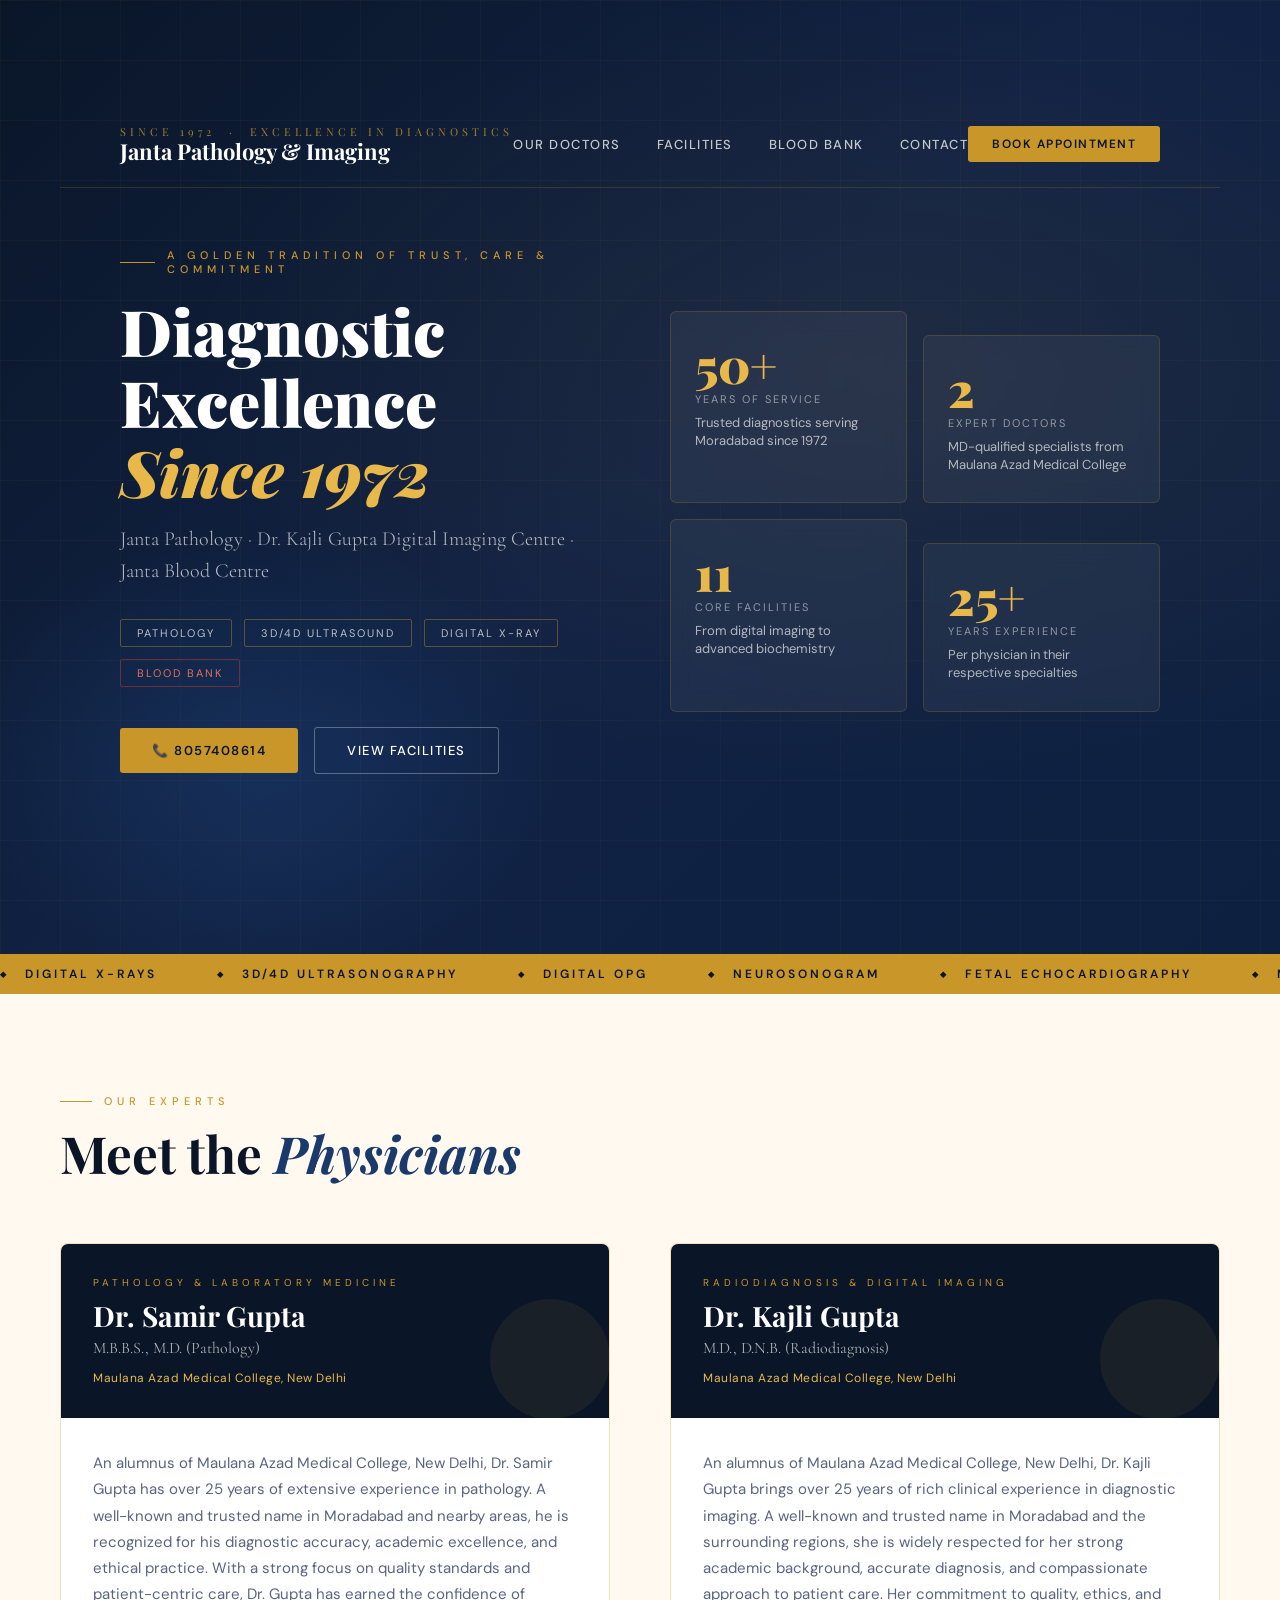
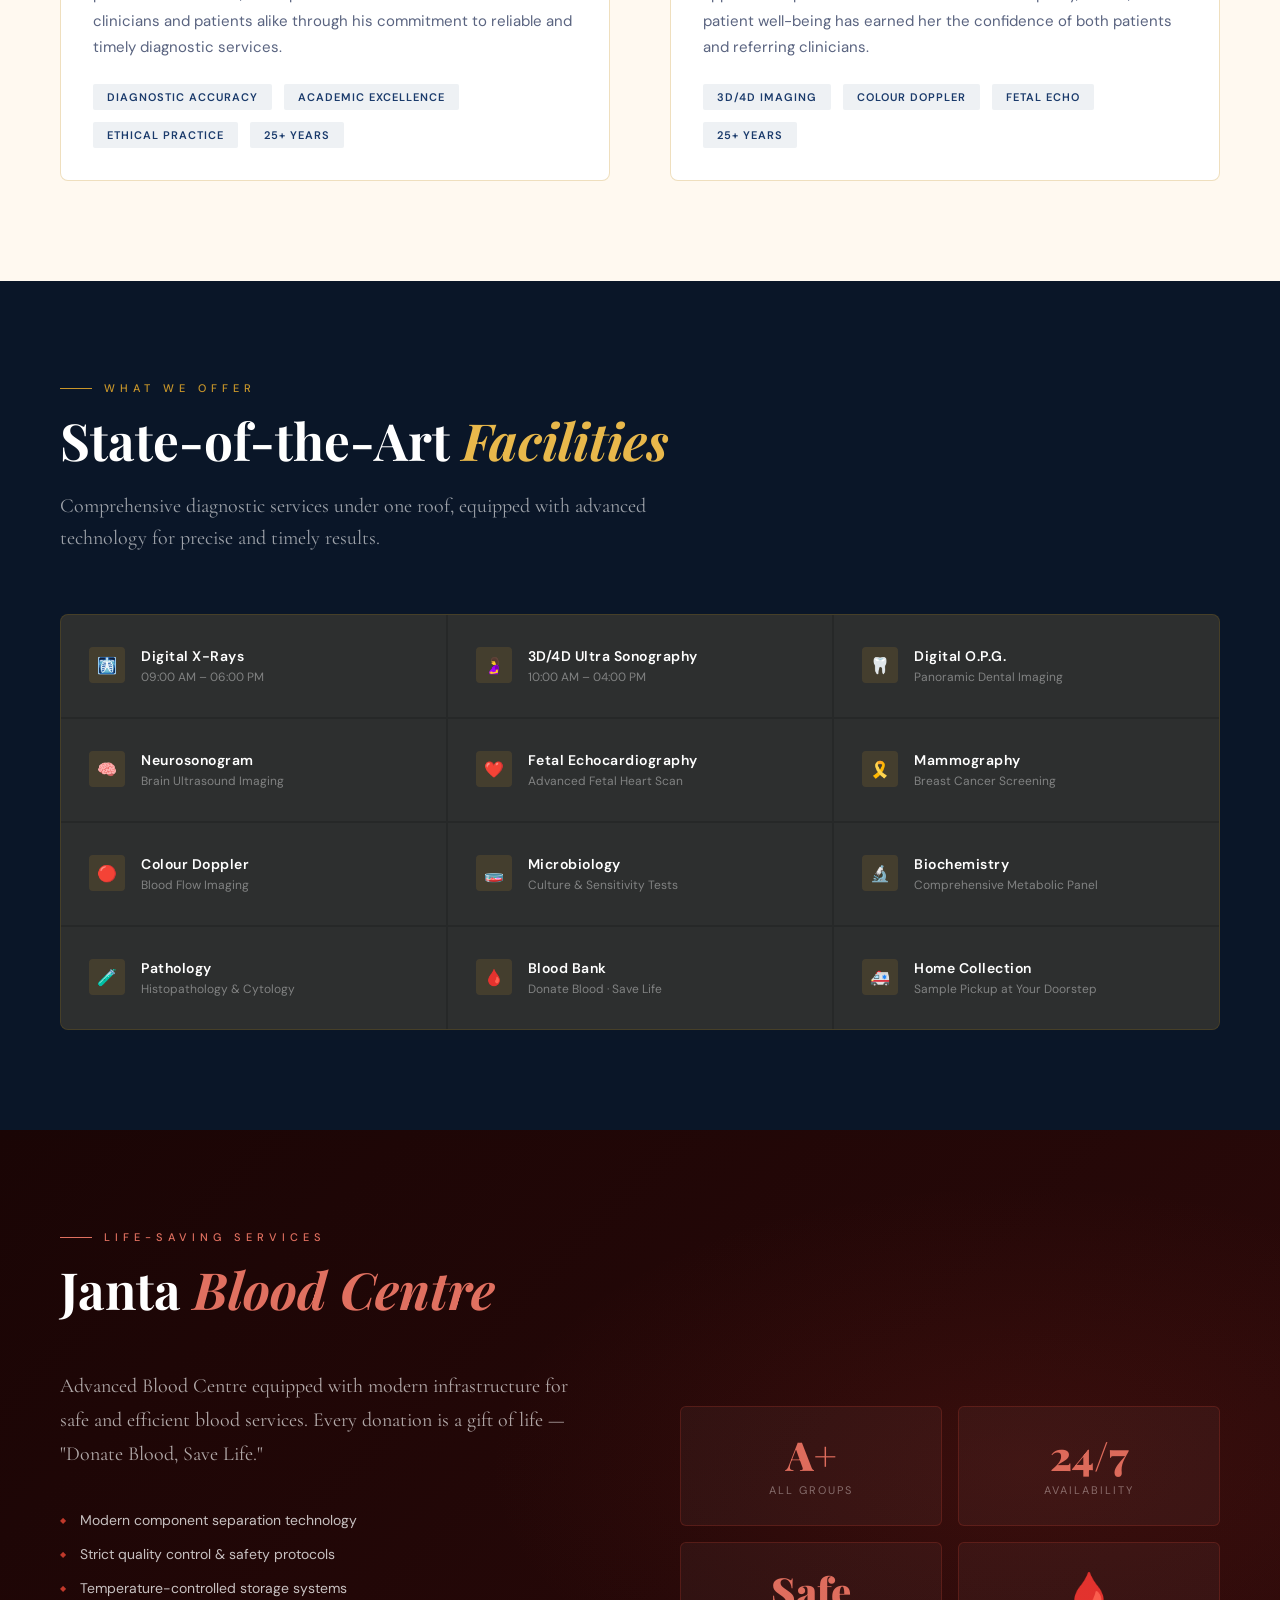
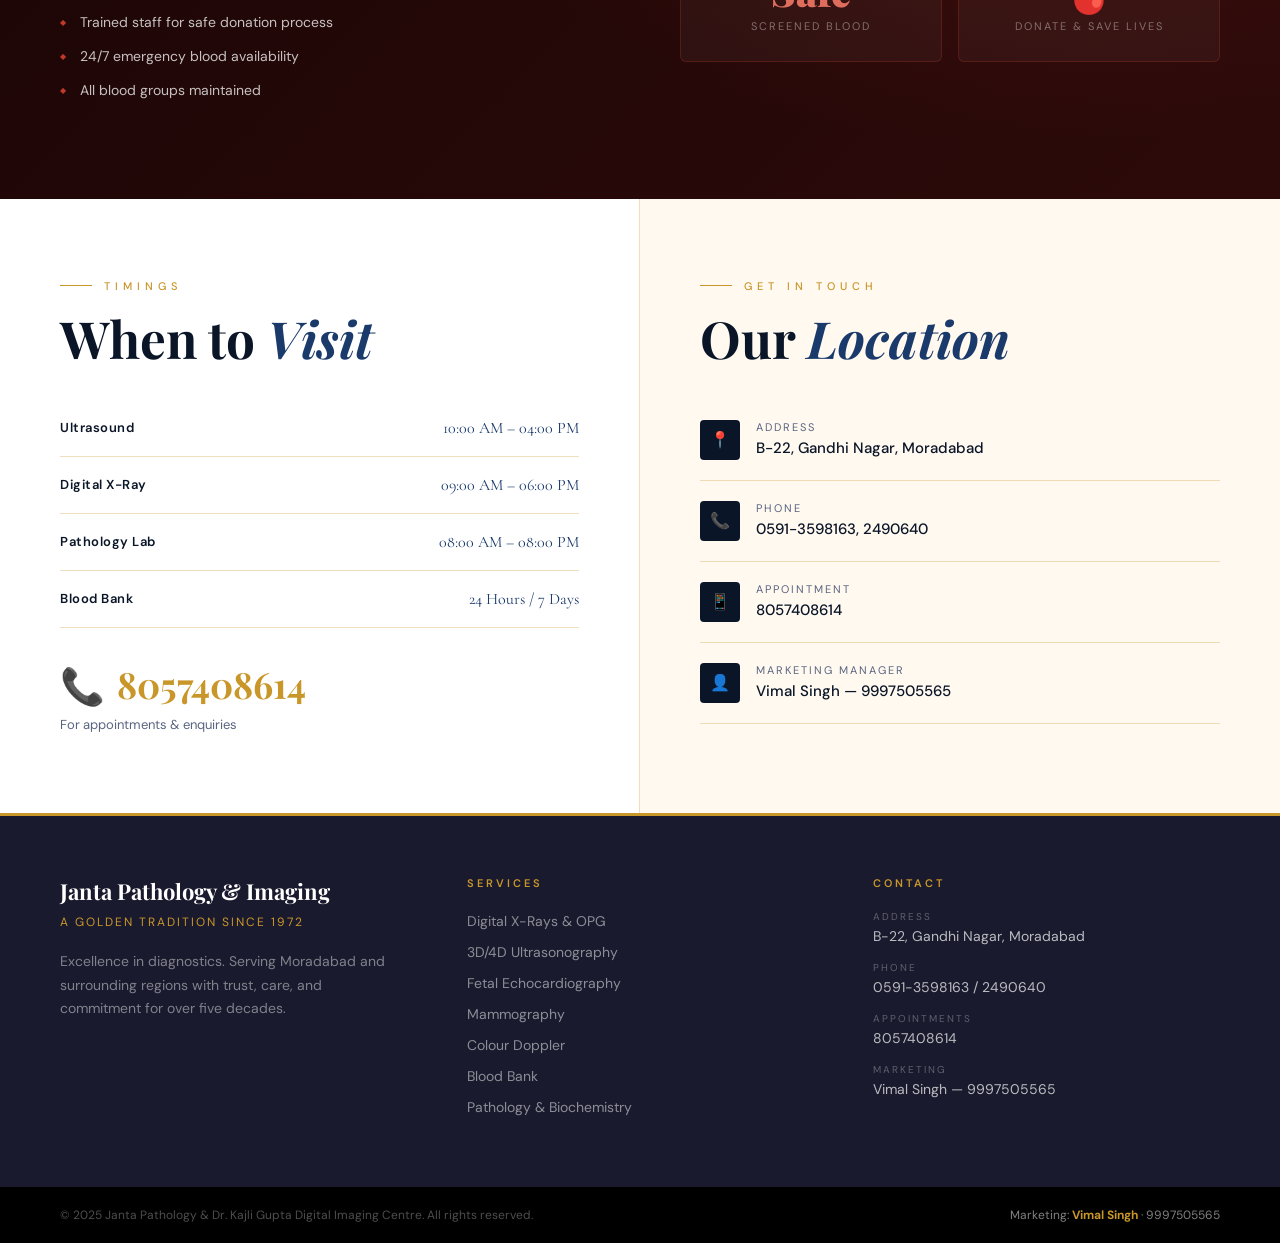
==== index.html @ 8ae59f7b "Add files via upload" ====
<!DOCTYPE html>
<html lang="en">
<head>
  <meta charset="UTF-8" />
  <meta name="viewport" content="width=device-width, initial-scale=1.0"/>
  <title>Janta Pathology & Dr. Kajli Gupta Digital Imaging Centre</title>
  <link href="https://fonts.googleapis.com/css2?family=Playfair+Display:ital,wght@0,400;0,700;0,900;1,400&family=DM+Sans:wght@300;400;500;600&family=Cormorant+Garamond:wght@300;400;600&display=swap" rel="stylesheet">
  <style>
    :root {
      --navy: #0a1628;
      --deep-blue: #112244;
      --royal-blue: #1a3a6b;
      --gold: #c9962a;
      --gold-light: #e8b84b;
      --cream: #faf8f3;
      --warm-white: #fff9f0;
      --text-dark: #1a1a2e;
      --text-muted: #5a6480;
      --red-accent: #c0392b;
      --border-gold: rgba(201, 150, 42, 0.3);
    }

    *, *::before, *::after { box-sizing: border-box; margin: 0; padding: 0; }

    html { scroll-behavior: smooth; }

    body {
      font-family: 'DM Sans', sans-serif;
      background: var(--cream);
      color: var(--text-dark);
      overflow-x: hidden;
    }

    /* ── HERO ── */
    .hero {
      min-height: 100vh;
      background: linear-gradient(135deg, var(--navy) 0%, var(--deep-blue) 50%, #0d2040 100%);
      position: relative;
      display: flex;
      flex-direction: column;
      overflow: hidden;
    }

    .hero::before {
      content: '';
      position: absolute;
      inset: 0;
      background: radial-gradient(ellipse 80% 60% at 70% 40%, rgba(201,150,42,0.08) 0%, transparent 70%),
                  radial-gradient(ellipse 40% 40% at 20% 80%, rgba(26,58,107,0.6) 0%, transparent 60%);
      pointer-events: none;
    }

    .hero-grid-lines {
      position: absolute;
      inset: 0;
      background-image:
        linear-gradient(rgba(201,150,42,0.04) 1px, transparent 1px),
        linear-gradient(90deg, rgba(201,150,42,0.04) 1px, transparent 1px);
      background-size: 60px 60px;
      pointer-events: none;
    }

    /* ── NAV ── */
    nav {
      position: relative;
      z-index: 10;
      display: flex;
      align-items: center;
      justify-content: space-between;
      padding: 24px 60px;
      border-bottom: 1px solid rgba(201,150,42,0.2);
    }

    .nav-brand {
      display: flex;
      flex-direction: column;
    }

    .nav-brand-top {
      font-family: 'Playfair Display', serif;
      font-size: 11px;
      letter-spacing: 4px;
      color: var(--gold);
      text-transform: uppercase;
      opacity: 0.8;
    }

    .nav-brand-main {
      font-family: 'Playfair Display', serif;
      font-size: 22px;
      font-weight: 700;
      color: white;
      line-height: 1.1;
    }

    .nav-links {
      display: flex;
      gap: 36px;
      list-style: none;
    }

    .nav-links a {
      color: rgba(255,255,255,0.75);
      text-decoration: none;
      font-size: 13px;
      letter-spacing: 1.5px;
      text-transform: uppercase;
      font-weight: 500;
      transition: color 0.3s;
    }

    .nav-links a:hover { color: var(--gold-light); }

    .nav-appt {
      background: var(--gold);
      color: var(--navy);
      padding: 10px 24px;
      border-radius: 3px;
      font-size: 12px;
      font-weight: 600;
      letter-spacing: 1.5px;
      text-transform: uppercase;
      text-decoration: none;
      transition: background 0.3s, transform 0.2s;
    }

    .nav-appt:hover { background: var(--gold-light); transform: translateY(-1px); }

    /* ── HERO CONTENT ── */
    .hero-content {
      flex: 1;
      display: grid;
      grid-template-columns: 1fr 1fr;
      gap: 60px;
      align-items: center;
      padding: 60px 60px 80px;
      position: relative;
      z-index: 2;
    }

    .hero-left {}

    .hero-tagline {
      font-family: 'DM Sans', sans-serif;
      font-size: 11px;
      font-weight: 500;
      letter-spacing: 5px;
      color: var(--gold);
      text-transform: uppercase;
      margin-bottom: 20px;
      display: flex;
      align-items: center;
      gap: 12px;
    }

    .hero-tagline::before {
      content: '';
      display: block;
      width: 40px;
      height: 1px;
      background: var(--gold);
    }

    .hero-title {
      font-family: 'Playfair Display', serif;
      font-size: clamp(38px, 5vw, 64px);
      font-weight: 900;
      color: white;
      line-height: 1.1;
      margin-bottom: 16px;
    }

    .hero-title em {
      font-style: italic;
      color: var(--gold-light);
    }

    .hero-subtitle {
      font-family: 'Cormorant Garamond', serif;
      font-size: 20px;
      font-weight: 300;
      color: rgba(255,255,255,0.7);
      margin-bottom: 32px;
      line-height: 1.6;
    }

    .hero-badges {
      display: flex;
      gap: 12px;
      flex-wrap: wrap;
      margin-bottom: 40px;
    }

    .badge {
      padding: 6px 16px;
      border: 1px solid rgba(201,150,42,0.4);
      border-radius: 2px;
      font-size: 11px;
      letter-spacing: 2px;
      text-transform: uppercase;
      color: rgba(255,255,255,0.7);
    }

    .badge.red { border-color: rgba(192,57,43,0.5); color: #e07060; }

    .hero-cta {
      display: flex;
      gap: 16px;
      align-items: center;
    }

    .btn-primary {
      background: var(--gold);
      color: var(--navy);
      padding: 14px 32px;
      border-radius: 3px;
      font-size: 13px;
      font-weight: 600;
      letter-spacing: 1.5px;
      text-transform: uppercase;
      text-decoration: none;
      transition: all 0.3s;
    }

    .btn-primary:hover { background: var(--gold-light); transform: translateY(-2px); box-shadow: 0 8px 24px rgba(201,150,42,0.3); }

    .btn-outline {
      color: white;
      border: 1px solid rgba(255,255,255,0.3);
      padding: 14px 32px;
      border-radius: 3px;
      font-size: 13px;
      font-weight: 500;
      letter-spacing: 1.5px;
      text-transform: uppercase;
      text-decoration: none;
      transition: all 0.3s;
    }

    .btn-outline:hover { border-color: var(--gold); color: var(--gold-light); }

    /* Hero Right - Stats cards */
    .hero-right {
      display: grid;
      grid-template-columns: 1fr 1fr;
      gap: 16px;
    }

    .stat-card {
      background: rgba(255,255,255,0.05);
      border: 1px solid rgba(201,150,42,0.2);
      border-radius: 6px;
      padding: 28px 24px;
      backdrop-filter: blur(10px);
      transition: border-color 0.3s, transform 0.3s;
      animation: fadeInUp 0.8s ease both;
    }

    .stat-card:hover { border-color: rgba(201,150,42,0.6); transform: translateY(-4px); }

    .stat-card:nth-child(1) { animation-delay: 0.1s; }
    .stat-card:nth-child(2) { animation-delay: 0.2s; margin-top: 24px; }
    .stat-card:nth-child(3) { animation-delay: 0.3s; }
    .stat-card:nth-child(4) { animation-delay: 0.4s; margin-top: 24px; }

    .stat-number {
      font-family: 'Playfair Display', serif;
      font-size: 48px;
      font-weight: 900;
      color: var(--gold-light);
      line-height: 1;
      margin-bottom: 4px;
    }

    .stat-label {
      font-size: 11px;
      letter-spacing: 2px;
      text-transform: uppercase;
      color: rgba(255,255,255,0.5);
      margin-bottom: 8px;
    }

    .stat-desc {
      font-size: 13px;
      color: rgba(255,255,255,0.65);
      line-height: 1.4;
    }

    @keyframes fadeInUp {
      from { opacity: 0; transform: translateY(30px); }
      to { opacity: 1; transform: translateY(0); }
    }

    /* ── TICKER ── */
    .ticker {
      background: var(--gold);
      padding: 12px 0;
      overflow: hidden;
      position: relative;
    }

    .ticker-inner {
      display: flex;
      gap: 60px;
      animation: ticker 25s linear infinite;
      white-space: nowrap;
    }

    .ticker-item {
      font-size: 12px;
      font-weight: 600;
      letter-spacing: 3px;
      text-transform: uppercase;
      color: var(--navy);
      display: flex;
      align-items: center;
      gap: 16px;
    }

    .ticker-item::before { content: '◆'; font-size: 8px; }

    @keyframes ticker {
      from { transform: translateX(0); }
      to { transform: translateX(-50%); }
    }

    /* ── SECTIONS ── */
    section { padding: 100px 60px; }

    .section-label {
      font-size: 11px;
      font-weight: 500;
      letter-spacing: 5px;
      text-transform: uppercase;
      color: var(--gold);
      margin-bottom: 16px;
      display: flex;
      align-items: center;
      gap: 12px;
    }

    .section-label::before {
      content: '';
      display: block;
      width: 32px;
      height: 1px;
      background: var(--gold);
    }

    .section-title {
      font-family: 'Playfair Display', serif;
      font-size: clamp(32px, 4vw, 52px);
      font-weight: 700;
      color: var(--navy);
      line-height: 1.15;
      margin-bottom: 20px;
    }

    .section-title em { font-style: italic; color: var(--royal-blue); }

    /* ── ABOUT DOCTORS ── */
    .about { background: var(--warm-white); }

    .about-grid {
      display: grid;
      grid-template-columns: 1fr 1fr;
      gap: 60px;
      margin-top: 60px;
    }

    .doctor-card {
      position: relative;
      border: 1px solid var(--border-gold);
      border-radius: 8px;
      overflow: hidden;
      background: white;
      transition: transform 0.4s, box-shadow 0.4s;
    }

    .doctor-card:hover { transform: translateY(-6px); box-shadow: 0 24px 60px rgba(10,22,40,0.12); }

    .doctor-card-header {
      background: var(--navy);
      padding: 32px;
      position: relative;
      overflow: hidden;
    }

    .doctor-card-header::after {
      content: '';
      position: absolute;
      bottom: -1px;
      right: -1px;
      width: 120px;
      height: 120px;
      background: var(--gold);
      opacity: 0.08;
      border-radius: 50%;
    }

    .doctor-card-type {
      font-size: 10px;
      letter-spacing: 4px;
      text-transform: uppercase;
      color: var(--gold);
      margin-bottom: 8px;
    }

    .doctor-name {
      font-family: 'Playfair Display', serif;
      font-size: 28px;
      font-weight: 700;
      color: white;
      margin-bottom: 4px;
    }

    .doctor-qual {
      font-family: 'Cormorant Garamond', serif;
      font-size: 16px;
      color: rgba(255,255,255,0.65);
      margin-bottom: 12px;
    }

    .doctor-college {
      font-size: 12px;
      color: var(--gold-light);
      letter-spacing: 0.5px;
    }

    .doctor-card-body { padding: 32px; }

    .doctor-bio {
      font-size: 15px;
      line-height: 1.75;
      color: var(--text-muted);
      margin-bottom: 24px;
    }

    .doctor-highlights {
      display: flex;
      gap: 12px;
      flex-wrap: wrap;
    }

    .highlight-tag {
      background: rgba(26,58,107,0.07);
      color: var(--royal-blue);
      padding: 6px 14px;
      border-radius: 2px;
      font-size: 11px;
      font-weight: 600;
      letter-spacing: 1px;
      text-transform: uppercase;
    }

    /* ── FACILITIES ── */
    .facilities { background: var(--navy); }

    .facilities .section-title { color: white; }

    .facilities-intro {
      font-family: 'Cormorant Garamond', serif;
      font-size: 20px;
      color: rgba(255,255,255,0.6);
      max-width: 600px;
      line-height: 1.6;
      margin-bottom: 60px;
    }

    .facilities-grid {
      display: grid;
      grid-template-columns: repeat(3, 1fr);
      gap: 2px;
      background: rgba(201,150,42,0.15);
      border: 1px solid rgba(201,150,42,0.2);
      border-radius: 8px;
      overflow: hidden;
    }

    .facility-item {
      background: rgba(255,255,255,0.03);
      padding: 32px 28px;
      display: flex;
      align-items: flex-start;
      gap: 16px;
      transition: background 0.3s;
      cursor: default;
    }

    .facility-item:hover { background: rgba(201,150,42,0.08); }

    .facility-icon {
      width: 36px;
      height: 36px;
      background: rgba(201,150,42,0.15);
      border-radius: 4px;
      display: flex;
      align-items: center;
      justify-content: center;
      flex-shrink: 0;
      font-size: 16px;
    }

    .facility-text {}

    .facility-name {
      font-size: 14px;
      font-weight: 600;
      color: white;
      letter-spacing: 0.5px;
      margin-bottom: 4px;
    }

    .facility-sub {
      font-size: 12px;
      color: rgba(255,255,255,0.4);
    }

    /* ── TIMING & CONTACT ── */
    .contact-section {
      background: var(--cream);
      display: grid;
      grid-template-columns: 1fr 1fr;
      gap: 0;
      padding: 0;
    }

    .contact-left {
      background: white;
      padding: 80px 60px;
      border-right: 1px solid var(--border-gold);
    }

    .contact-right {
      background: var(--warm-white);
      padding: 80px 60px;
    }

    .timing-list { margin-top: 32px; }

    .timing-item {
      display: flex;
      justify-content: space-between;
      align-items: center;
      padding: 18px 0;
      border-bottom: 1px solid var(--border-gold);
    }

    .timing-service { font-size: 13px; font-weight: 600; color: var(--navy); letter-spacing: 0.5px; }

    .timing-hours {
      font-family: 'Cormorant Garamond', serif;
      font-size: 16px;
      color: var(--royal-blue);
    }

    .contact-info-list { margin-top: 32px; }

    .contact-info-item {
      display: flex;
      align-items: flex-start;
      gap: 16px;
      padding: 20px 0;
      border-bottom: 1px solid var(--border-gold);
    }

    .contact-info-icon {
      width: 40px;
      height: 40px;
      background: var(--navy);
      border-radius: 4px;
      display: flex;
      align-items: center;
      justify-content: center;
      flex-shrink: 0;
      font-size: 16px;
    }

    .contact-info-content {}
    .contact-info-label { font-size: 11px; letter-spacing: 2px; text-transform: uppercase; color: var(--text-muted); margin-bottom: 4px; }
    .contact-info-value { font-size: 15px; color: var(--navy); font-weight: 500; }

    .appt-number {
      font-family: 'Playfair Display', serif;
      font-size: 36px;
      font-weight: 700;
      color: var(--gold);
      margin-top: 32px;
      display: flex;
      align-items: center;
      gap: 12px;
    }

    /* ── BLOOD BANK ── */
    .blood-bank {
      background: linear-gradient(135deg, #1a0505 0%, #2d0a0a 100%);
      position: relative;
      overflow: hidden;
    }

    .blood-bank::before {
      content: '';
      position: absolute;
      inset: 0;
      background: radial-gradient(ellipse 60% 60% at 80% 50%, rgba(192,57,43,0.12) 0%, transparent 70%);
      pointer-events: none;
    }

    .blood-bank .section-label { color: #e07060; }
    .blood-bank .section-label::before { background: #e07060; }
    .blood-bank .section-title { color: white; }

    .blood-bank-content {
      display: grid;
      grid-template-columns: 1fr 1fr;
      gap: 80px;
      align-items: center;
      margin-top: 50px;
    }

    .blood-bank-text {}

    .blood-bank-desc {
      font-family: 'Cormorant Garamond', serif;
      font-size: 20px;
      color: rgba(255,255,255,0.65);
      line-height: 1.7;
      margin-bottom: 40px;
    }

    .blood-bank-features {
      display: flex;
      flex-direction: column;
      gap: 16px;
    }

    .bb-feature {
      display: flex;
      align-items: center;
      gap: 14px;
      font-size: 14px;
      color: rgba(255,255,255,0.75);
    }

    .bb-feature::before {
      content: '◆';
      color: var(--red-accent);
      font-size: 8px;
      flex-shrink: 0;
    }

    .blood-bank-visual {
      display: grid;
      grid-template-columns: 1fr 1fr;
      gap: 16px;
    }

    .bb-stat {
      background: rgba(255,255,255,0.04);
      border: 1px solid rgba(192,57,43,0.25);
      border-radius: 6px;
      padding: 28px 20px;
      text-align: center;
    }

    .bb-stat-number {
      font-family: 'Playfair Display', serif;
      font-size: 40px;
      font-weight: 900;
      color: #e07060;
      line-height: 1;
      margin-bottom: 8px;
    }

    .bb-stat-label {
      font-size: 11px;
      letter-spacing: 2px;
      text-transform: uppercase;
      color: rgba(255,255,255,0.4);
    }

    /* ── FOOTER ── */
    footer {
      background: var(--text-dark);
      padding: 60px;
      display: grid;
      grid-template-columns: 1fr 1fr 1fr;
      gap: 60px;
      border-top: 3px solid var(--gold);
    }

    .footer-brand {}
    .footer-brand-name {
      font-family: 'Playfair Display', serif;
      font-size: 22px;
      font-weight: 700;
      color: white;
      margin-bottom: 8px;
    }

    .footer-tagline {
      font-size: 12px;
      letter-spacing: 2px;
      text-transform: uppercase;
      color: var(--gold);
      margin-bottom: 20px;
    }

    .footer-desc {
      font-size: 14px;
      color: rgba(255,255,255,0.45);
      line-height: 1.7;
    }

    .footer-col-title {
      font-size: 11px;
      font-weight: 600;
      letter-spacing: 3px;
      text-transform: uppercase;
      color: var(--gold);
      margin-bottom: 20px;
    }

    .footer-links { list-style: none; }
    .footer-links li { margin-bottom: 10px; }
    .footer-links a {
      color: rgba(255,255,255,0.5);
      text-decoration: none;
      font-size: 14px;
      transition: color 0.2s;
    }
    .footer-links a:hover { color: var(--gold-light); }

    .footer-contact-item {
      display: flex;
      flex-direction: column;
      margin-bottom: 16px;
    }

    .footer-contact-label {
      font-size: 10px;
      letter-spacing: 2px;
      text-transform: uppercase;
      color: rgba(255,255,255,0.3);
      margin-bottom: 4px;
    }

    .footer-contact-value {
      font-size: 14px;
      color: rgba(255,255,255,0.7);
    }

    .footer-bottom {
      background: black;
      padding: 20px 60px;
      display: flex;
      justify-content: space-between;
      align-items: center;
    }

    .footer-bottom-text {
      font-size: 12px;
      color: rgba(255,255,255,0.3);
    }

    .footer-vimal {
      font-size: 12px;
      color: rgba(255,255,255,0.5);
    }

    .footer-vimal strong { color: var(--gold); }

    /* ── RESPONSIVE ── */
    @media (max-width: 900px) {
      nav { padding: 20px 24px; flex-wrap: wrap; gap: 16px; }
      .nav-links { display: none; }
      .hero-content { grid-template-columns: 1fr; padding: 40px 24px 60px; }
      .hero-right { grid-template-columns: 1fr 1fr; }
      .stat-card:nth-child(2), .stat-card:nth-child(4) { margin-top: 0; }
      section { padding: 60px 24px; }
      .about-grid { grid-template-columns: 1fr; }
      .facilities-grid { grid-template-columns: 1fr 1fr; }
      .contact-section { grid-template-columns: 1fr; }
      .contact-left { border-right: none; padding: 60px 24px; }
      .contact-right { padding: 60px 24px; }
      .blood-bank-content { grid-template-columns: 1fr; gap: 40px; }
      footer { grid-template-columns: 1fr; padding: 40px 24px; gap: 40px; }
      .footer-bottom { flex-direction: column; gap: 8px; padding: 20px 24px; text-align: center; }
    }

    /* Animation on scroll */
    .fade-up {
      opacity: 0;
      transform: translateY(40px);
      transition: opacity 0.7s ease, transform 0.7s ease;
    }
    .fade-up.visible { opacity: 1; transform: none; }
  </style>
</head>
<body>

<!-- ── HERO ── -->
<section class="hero">
  <div class="hero-grid-lines"></div>

  <nav>
    <div class="nav-brand">
      <span class="nav-brand-top">Since 1972 &nbsp;·&nbsp; Excellence in Diagnostics</span>
      <span class="nav-brand-main">Janta Pathology &amp; Imaging</span>
    </div>
    <ul class="nav-links">
      <li><a href="#about">Our Doctors</a></li>
      <li><a href="#facilities">Facilities</a></li>
      <li><a href="#blood-bank">Blood Bank</a></li>
      <li><a href="#contact">Contact</a></li>
    </ul>
    <a href="tel:8057408614" class="nav-appt">Book Appointment</a>
  </nav>

  <div class="hero-content">
    <div class="hero-left">
      <div class="hero-tagline">A Golden Tradition of Trust, Care &amp; Commitment</div>
      <h1 class="hero-title">
        Diagnostic<br>
        Excellence<br>
        <em>Since 1972</em>
      </h1>
      <p class="hero-subtitle">Janta Pathology · Dr. Kajli Gupta Digital Imaging Centre · Janta Blood Centre</p>
      <div class="hero-badges">
        <span class="badge">Pathology</span>
        <span class="badge">3D/4D Ultrasound</span>
        <span class="badge">Digital X-Ray</span>
        <span class="badge red">Blood Bank</span>
      </div>
      <div class="hero-cta">
        <a href="tel:8057408614" class="btn-primary">📞 8057408614</a>
        <a href="#facilities" class="btn-outline">View Facilities</a>
      </div>
    </div>

    <div class="hero-right">
      <div class="stat-card">
        <div class="stat-number">50+</div>
        <div class="stat-label">Years of Service</div>
        <div class="stat-desc">Trusted diagnostics serving Moradabad since 1972</div>
      </div>
      <div class="stat-card">
        <div class="stat-number">2</div>
        <div class="stat-label">Expert Doctors</div>
        <div class="stat-desc">MD-qualified specialists from Maulana Azad Medical College</div>
      </div>
      <div class="stat-card">
        <div class="stat-number">11</div>
        <div class="stat-label">Core Facilities</div>
        <div class="stat-desc">From digital imaging to advanced biochemistry</div>
      </div>
      <div class="stat-card">
        <div class="stat-number">25+</div>
        <div class="stat-label">Years Experience</div>
        <div class="stat-desc">Per physician in their respective specialties</div>
      </div>
    </div>
  </div>
</section>

<!-- ── TICKER ── -->
<div class="ticker">
  <div class="ticker-inner">
    <span class="ticker-item">Digital X-Rays</span>
    <span class="ticker-item">3D/4D Ultrasonography</span>
    <span class="ticker-item">Digital OPG</span>
    <span class="ticker-item">Neurosonogram</span>
    <span class="ticker-item">Fetal Echocardiography</span>
    <span class="ticker-item">Mammography</span>
    <span class="ticker-item">Colour Doppler</span>
    <span class="ticker-item">Microbiology</span>
    <span class="ticker-item">Biochemistry</span>
    <span class="ticker-item">Pathology</span>
    <span class="ticker-item">Blood Bank</span>
    <!-- duplicate for seamless loop -->
    <span class="ticker-item">Digital X-Rays</span>
    <span class="ticker-item">3D/4D Ultrasonography</span>
    <span class="ticker-item">Digital OPG</span>
    <span class="ticker-item">Neurosonogram</span>
    <span class="ticker-item">Fetal Echocardiography</span>
    <span class="ticker-item">Mammography</span>
    <span class="ticker-item">Colour Doppler</span>
    <span class="ticker-item">Microbiology</span>
    <span class="ticker-item">Biochemistry</span>
    <span class="ticker-item">Pathology</span>
    <span class="ticker-item">Blood Bank</span>
  </div>
</div>

<!-- ── ABOUT DOCTORS ── -->
<section class="about" id="about">
  <div class="section-label fade-up">Our Experts</div>
  <h2 class="section-title fade-up">Meet the <em>Physicians</em></h2>

  <div class="about-grid">
    <div class="doctor-card fade-up">
      <div class="doctor-card-header">
        <div class="doctor-card-type">Pathology &amp; Laboratory Medicine</div>
        <div class="doctor-name">Dr. Samir Gupta</div>
        <div class="doctor-qual">M.B.B.S., M.D. (Pathology)</div>
        <div class="doctor-college">Maulana Azad Medical College, New Delhi</div>
      </div>
      <div class="doctor-card-body">
        <p class="doctor-bio">An alumnus of Maulana Azad Medical College, New Delhi, Dr. Samir Gupta has over 25 years of extensive experience in pathology. A well-known and trusted name in Moradabad and nearby areas, he is recognized for his diagnostic accuracy, academic excellence, and ethical practice. With a strong focus on quality standards and patient-centric care, Dr. Gupta has earned the confidence of clinicians and patients alike through his commitment to reliable and timely diagnostic services.</p>
        <div class="doctor-highlights">
          <span class="highlight-tag">Diagnostic Accuracy</span>
          <span class="highlight-tag">Academic Excellence</span>
          <span class="highlight-tag">Ethical Practice</span>
          <span class="highlight-tag">25+ Years</span>
        </div>
      </div>
    </div>

    <div class="doctor-card fade-up">
      <div class="doctor-card-header">
        <div class="doctor-card-type">Radiodiagnosis &amp; Digital Imaging</div>
        <div class="doctor-name">Dr. Kajli Gupta</div>
        <div class="doctor-qual">M.D., D.N.B. (Radiodiagnosis)</div>
        <div class="doctor-college">Maulana Azad Medical College, New Delhi</div>
      </div>
      <div class="doctor-card-body">
        <p class="doctor-bio">An alumnus of Maulana Azad Medical College, New Delhi, Dr. Kajli Gupta brings over 25 years of rich clinical experience in diagnostic imaging. A well-known and trusted name in Moradabad and the surrounding regions, she is widely respected for her strong academic background, accurate diagnosis, and compassionate approach to patient care. Her commitment to quality, ethics, and patient well-being has earned her the confidence of both patients and referring clinicians.</p>
        <div class="doctor-highlights">
          <span class="highlight-tag">3D/4D Imaging</span>
          <span class="highlight-tag">Colour Doppler</span>
          <span class="highlight-tag">Fetal Echo</span>
          <span class="highlight-tag">25+ Years</span>
        </div>
      </div>
    </div>
  </div>
</section>

<!-- ── FACILITIES ── -->
<section class="facilities" id="facilities">
  <div class="section-label fade-up">What We Offer</div>
  <h2 class="section-title fade-up">State-of-the-Art <em style="color:var(--gold-light)">Facilities</em></h2>
  <p class="facilities-intro fade-up">Comprehensive diagnostic services under one roof, equipped with advanced technology for precise and timely results.</p>

  <div class="facilities-grid fade-up">
    <div class="facility-item">
      <div class="facility-icon">🩻</div>
      <div class="facility-text">
        <div class="facility-name">Digital X-Rays</div>
        <div class="facility-sub">09:00 AM – 06:00 PM</div>
      </div>
    </div>
    <div class="facility-item">
      <div class="facility-icon">🤰</div>
      <div class="facility-text">
        <div class="facility-name">3D/4D Ultra Sonography</div>
        <div class="facility-sub">10:00 AM – 04:00 PM</div>
      </div>
    </div>
    <div class="facility-item">
      <div class="facility-icon">🦷</div>
      <div class="facility-text">
        <div class="facility-name">Digital O.P.G.</div>
        <div class="facility-sub">Panoramic Dental Imaging</div>
      </div>
    </div>
    <div class="facility-item">
      <div class="facility-icon">🧠</div>
      <div class="facility-text">
        <div class="facility-name">Neurosonogram</div>
        <div class="facility-sub">Brain Ultrasound Imaging</div>
      </div>
    </div>
    <div class="facility-item">
      <div class="facility-icon">❤️</div>
      <div class="facility-text">
        <div class="facility-name">Fetal Echocardiography</div>
        <div class="facility-sub">Advanced Fetal Heart Scan</div>
      </div>
    </div>
    <div class="facility-item">
      <div class="facility-icon">🎗️</div>
      <div class="facility-text">
        <div class="facility-name">Mammography</div>
        <div class="facility-sub">Breast Cancer Screening</div>
      </div>
    </div>
    <div class="facility-item">
      <div class="facility-icon">🔴</div>
      <div class="facility-text">
        <div class="facility-name">Colour Doppler</div>
        <div class="facility-sub">Blood Flow Imaging</div>
      </div>
    </div>
    <div class="facility-item">
      <div class="facility-icon">🧫</div>
      <div class="facility-text">
        <div class="facility-name">Microbiology</div>
        <div class="facility-sub">Culture &amp; Sensitivity Tests</div>
      </div>
    </div>
    <div class="facility-item">
      <div class="facility-icon">🔬</div>
      <div class="facility-text">
        <div class="facility-name">Biochemistry</div>
        <div class="facility-sub">Comprehensive Metabolic Panel</div>
      </div>
    </div>
    <div class="facility-item">
      <div class="facility-icon">🧪</div>
      <div class="facility-text">
        <div class="facility-name">Pathology</div>
        <div class="facility-sub">Histopathology &amp; Cytology</div>
      </div>
    </div>
    <div class="facility-item">
      <div class="facility-icon">🩸</div>
      <div class="facility-text">
        <div class="facility-name">Blood Bank</div>
        <div class="facility-sub">Donate Blood · Save Life</div>
      </div>
    </div>
    <div class="facility-item">
      <div class="facility-icon">🚑</div>
      <div class="facility-text">
        <div class="facility-name">Home Collection</div>
        <div class="facility-sub">Sample Pickup at Your Doorstep</div>
      </div>
    </div>
  </div>
</section>

<!-- ── BLOOD BANK ── -->
<section class="blood-bank" id="blood-bank">
  <div class="section-label">Life-Saving Services</div>
  <h2 class="section-title">Janta <em style="color:#e07060">Blood Centre</em></h2>

  <div class="blood-bank-content">
    <div class="blood-bank-text">
      <p class="blood-bank-desc">Advanced Blood Centre equipped with modern infrastructure for safe and efficient blood services. Every donation is a gift of life — "Donate Blood, Save Life."</p>
      <div class="blood-bank-features">
        <div class="bb-feature">Modern component separation technology</div>
        <div class="bb-feature">Strict quality control &amp; safety protocols</div>
        <div class="bb-feature">Temperature-controlled storage systems</div>
        <div class="bb-feature">Trained staff for safe donation process</div>
        <div class="bb-feature">24/7 emergency blood availability</div>
        <div class="bb-feature">All blood groups maintained</div>
      </div>
    </div>

    <div class="blood-bank-visual">
      <div class="bb-stat">
        <div class="bb-stat-number">A+</div>
        <div class="bb-stat-label">All Groups</div>
      </div>
      <div class="bb-stat">
        <div class="bb-stat-number">24/7</div>
        <div class="bb-stat-label">Availability</div>
      </div>
      <div class="bb-stat">
        <div class="bb-stat-number">Safe</div>
        <div class="bb-stat-label">Screened Blood</div>
      </div>
      <div class="bb-stat">
        <div class="bb-stat-number">🩸</div>
        <div class="bb-stat-label">Donate &amp; Save Lives</div>
      </div>
    </div>
  </div>
</section>

<!-- ── CONTACT & TIMING ── -->
<div class="contact-section" id="contact">
  <div class="contact-left">
    <div class="section-label fade-up">Timings</div>
    <h2 class="section-title fade-up">When to <em>Visit</em></h2>

    <div class="timing-list fade-up">
      <div class="timing-item">
        <span class="timing-service">Ultrasound</span>
        <span class="timing-hours">10:00 AM – 04:00 PM</span>
      </div>
      <div class="timing-item">
        <span class="timing-service">Digital X-Ray</span>
        <span class="timing-hours">09:00 AM – 06:00 PM</span>
      </div>
      <div class="timing-item">
        <span class="timing-service">Pathology Lab</span>
        <span class="timing-hours">08:00 AM – 08:00 PM</span>
      </div>
      <div class="timing-item">
        <span class="timing-service">Blood Bank</span>
        <span class="timing-hours">24 Hours / 7 Days</span>
      </div>
    </div>

    <div class="appt-number">
      📞 <a href="tel:8057408614" style="color:inherit;text-decoration:none;">8057408614</a>
    </div>
    <p style="margin-top:8px;font-size:13px;color:var(--text-muted);">For appointments &amp; enquiries</p>
  </div>

  <div class="contact-right">
    <div class="section-label fade-up">Get in Touch</div>
    <h2 class="section-title fade-up">Our <em>Location</em></h2>

    <div class="contact-info-list fade-up">
      <div class="contact-info-item">
        <div class="contact-info-icon">📍</div>
        <div class="contact-info-content">
          <div class="contact-info-label">Address</div>
          <div class="contact-info-value">B-22, Gandhi Nagar, Moradabad</div>
        </div>
      </div>
      <div class="contact-info-item">
        <div class="contact-info-icon">📞</div>
        <div class="contact-info-content">
          <div class="contact-info-label">Phone</div>
          <div class="contact-info-value">0591-3598163, 2490640</div>
        </div>
      </div>
      <div class="contact-info-item">
        <div class="contact-info-icon">📱</div>
        <div class="contact-info-content">
          <div class="contact-info-label">Appointment</div>
          <div class="contact-info-value">8057408614</div>
        </div>
      </div>
      <div class="contact-info-item">
        <div class="contact-info-icon">👤</div>
        <div class="contact-info-content">
          <div class="contact-info-label">Marketing Manager</div>
          <div class="contact-info-value">Vimal Singh — 9997505565</div>
        </div>
      </div>
    </div>
  </div>
</div>

<!-- ── FOOTER ── -->
<footer>
  <div class="footer-brand">
    <div class="footer-brand-name">Janta Pathology &amp; Imaging</div>
    <div class="footer-tagline">A Golden Tradition Since 1972</div>
    <p class="footer-desc">Excellence in diagnostics. Serving Moradabad and surrounding regions with trust, care, and commitment for over five decades.</p>
  </div>

  <div>
    <div class="footer-col-title">Services</div>
    <ul class="footer-links">
      <li><a href="#facilities">Digital X-Rays &amp; OPG</a></li>
      <li><a href="#facilities">3D/4D Ultrasonography</a></li>
      <li><a href="#facilities">Fetal Echocardiography</a></li>
      <li><a href="#facilities">Mammography</a></li>
      <li><a href="#facilities">Colour Doppler</a></li>
      <li><a href="#blood-bank">Blood Bank</a></li>
      <li><a href="#facilities">Pathology &amp; Biochemistry</a></li>
    </ul>
  </div>

  <div>
    <div class="footer-col-title">Contact</div>
    <div class="footer-contact-item">
      <span class="footer-contact-label">Address</span>
      <span class="footer-contact-value">B-22, Gandhi Nagar, Moradabad</span>
    </div>
    <div class="footer-contact-item">
      <span class="footer-contact-label">Phone</span>
      <span class="footer-contact-value">0591-3598163 / 2490640</span>
    </div>
    <div class="footer-contact-item">
      <span class="footer-contact-label">Appointments</span>
      <span class="footer-contact-value">8057408614</span>
    </div>
    <div class="footer-contact-item">
      <span class="footer-contact-label">Marketing</span>
      <span class="footer-contact-value">Vimal Singh — 9997505565</span>
    </div>
  </div>
</footer>

<div class="footer-bottom">
  <span class="footer-bottom-text">© 2025 Janta Pathology &amp; Dr. Kajli Gupta Digital Imaging Centre. All rights reserved.</span>
  <span class="footer-vimal">Marketing: <strong>Vimal Singh</strong> · 9997505565</span>
</div>

<script>
  // Scroll reveal
  const observer = new IntersectionObserver((entries) => {
    entries.forEach(e => {
      if (e.isIntersecting) {
        e.target.classList.add('visible');
        observer.unobserve(e.target);
      }
    });
  }, { threshold: 0.1 });

  document.querySelectorAll('.fade-up').forEach(el => observer.observe(el));

  // Stagger facility items
  document.querySelectorAll('.facility-item').forEach((el, i) => {
    el.style.transition = `background 0.3s, transform 0.3s ${i * 0.03}s`;
  });
</script>
</body>
</html>
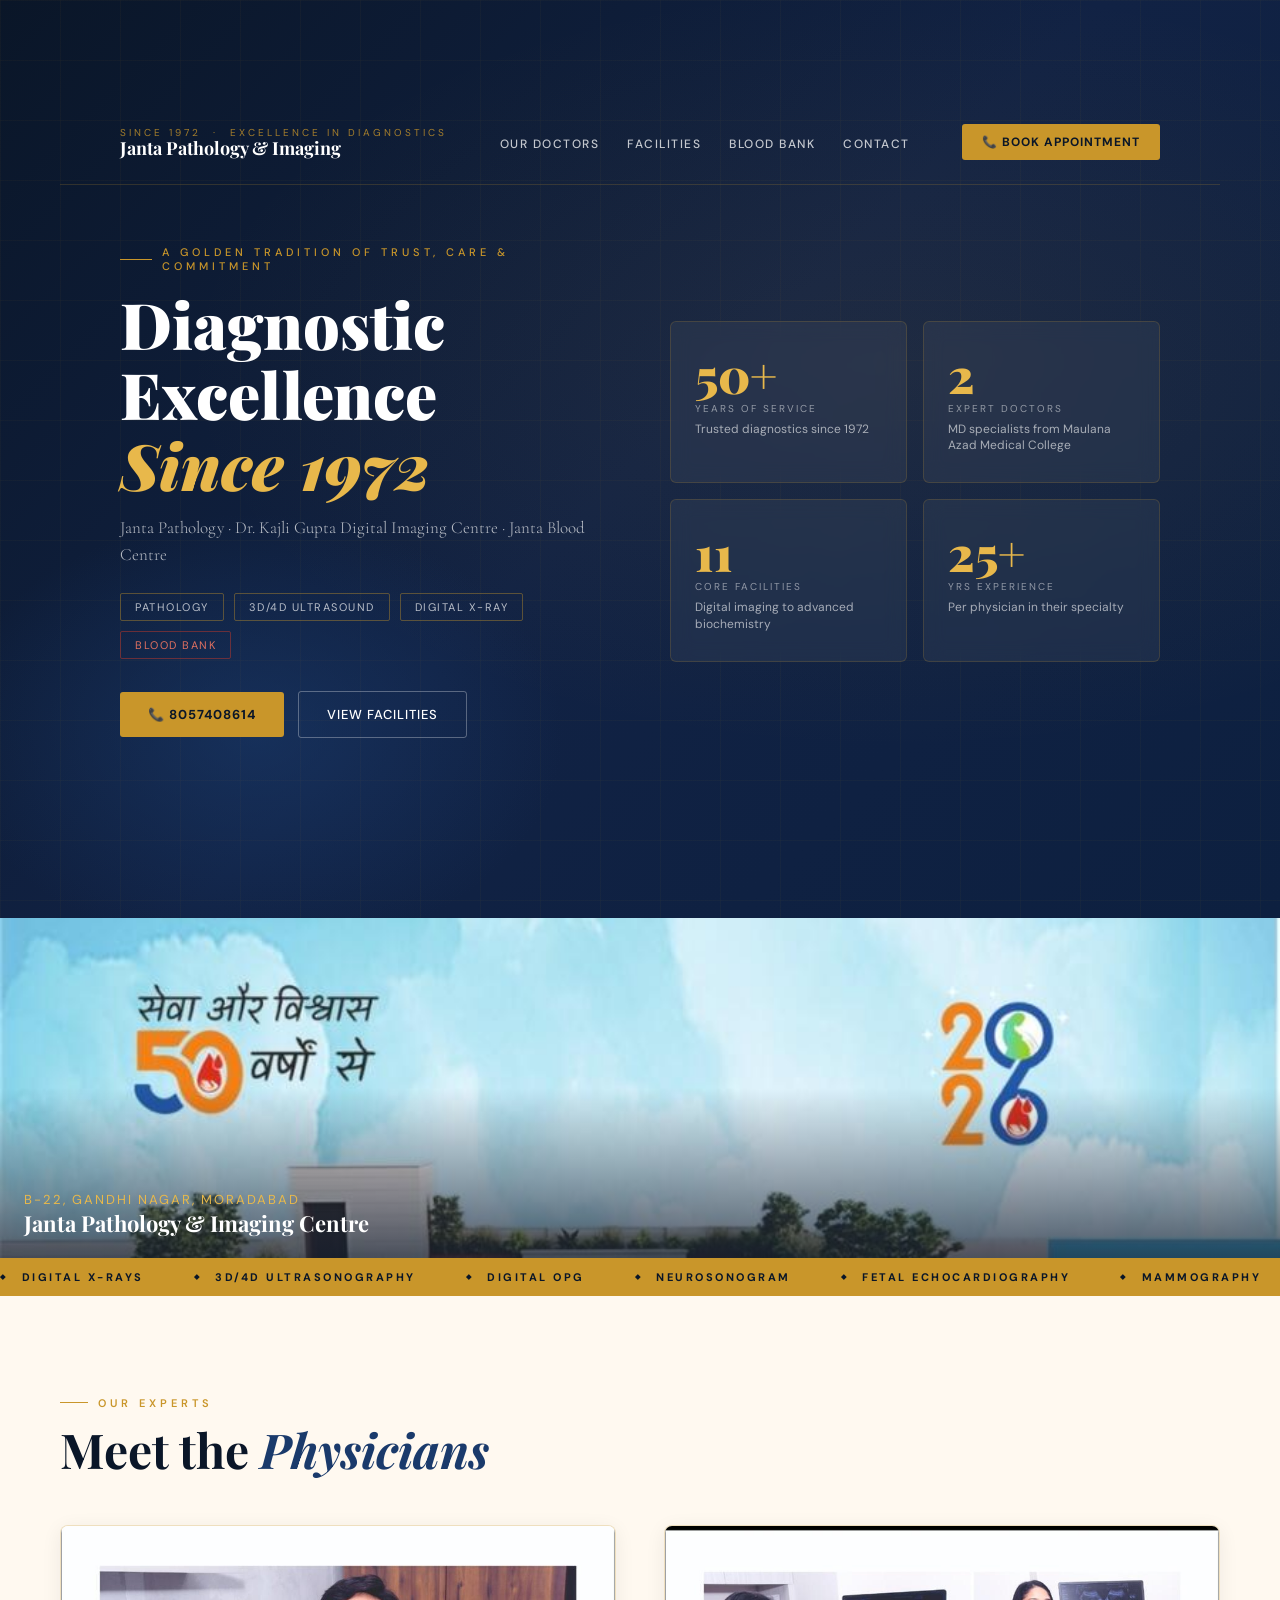
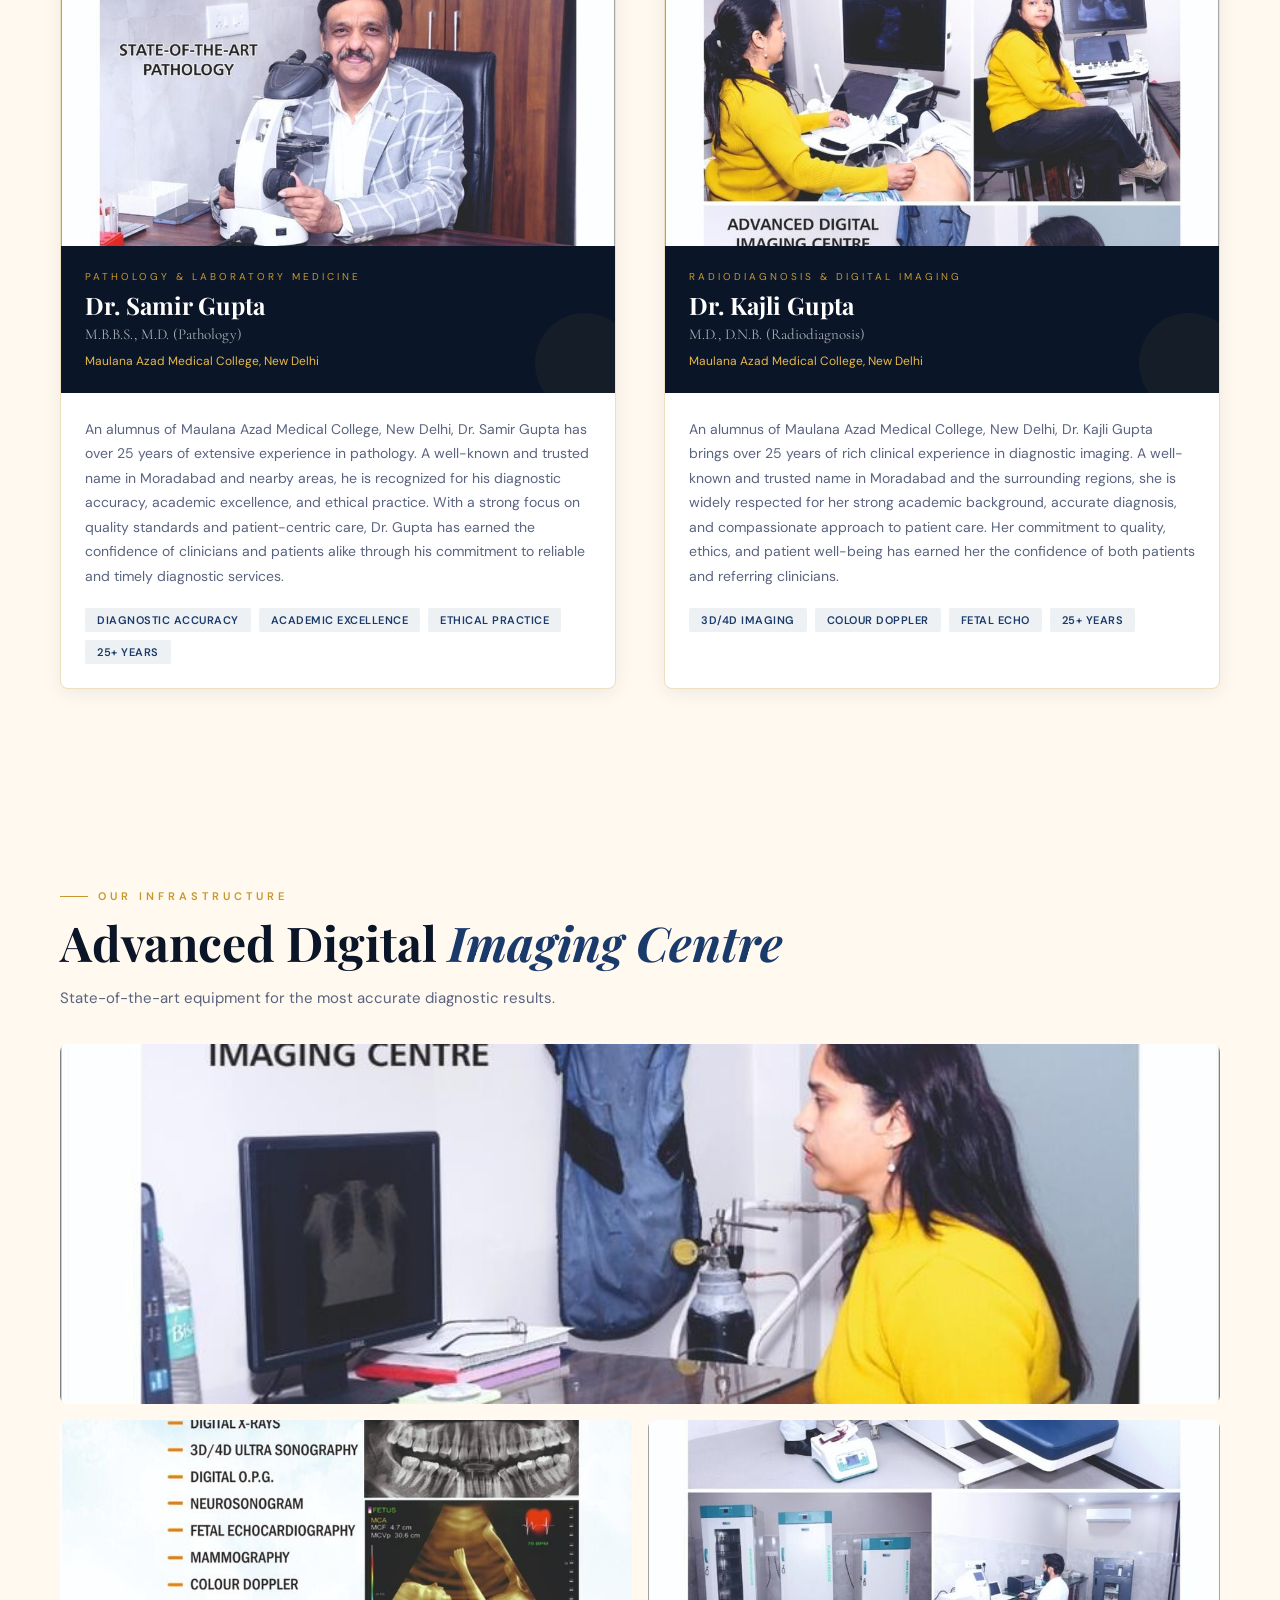
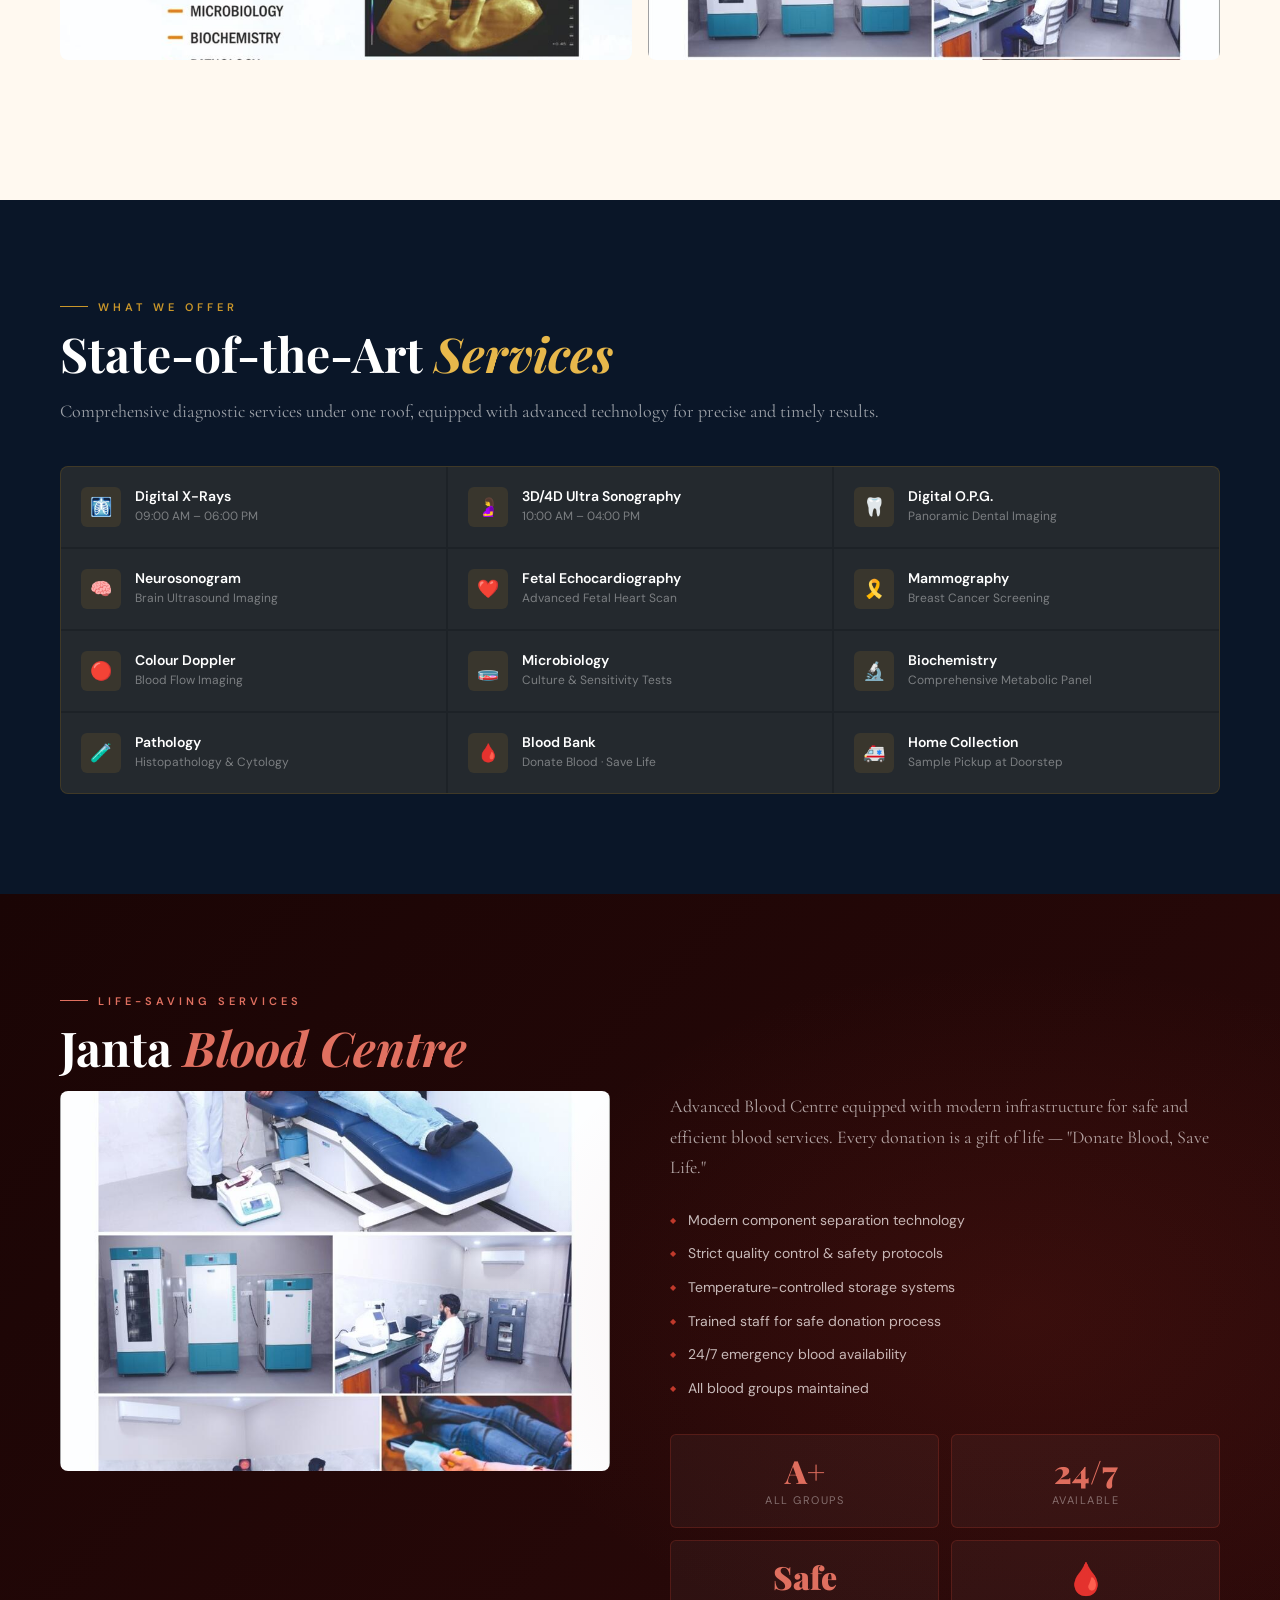
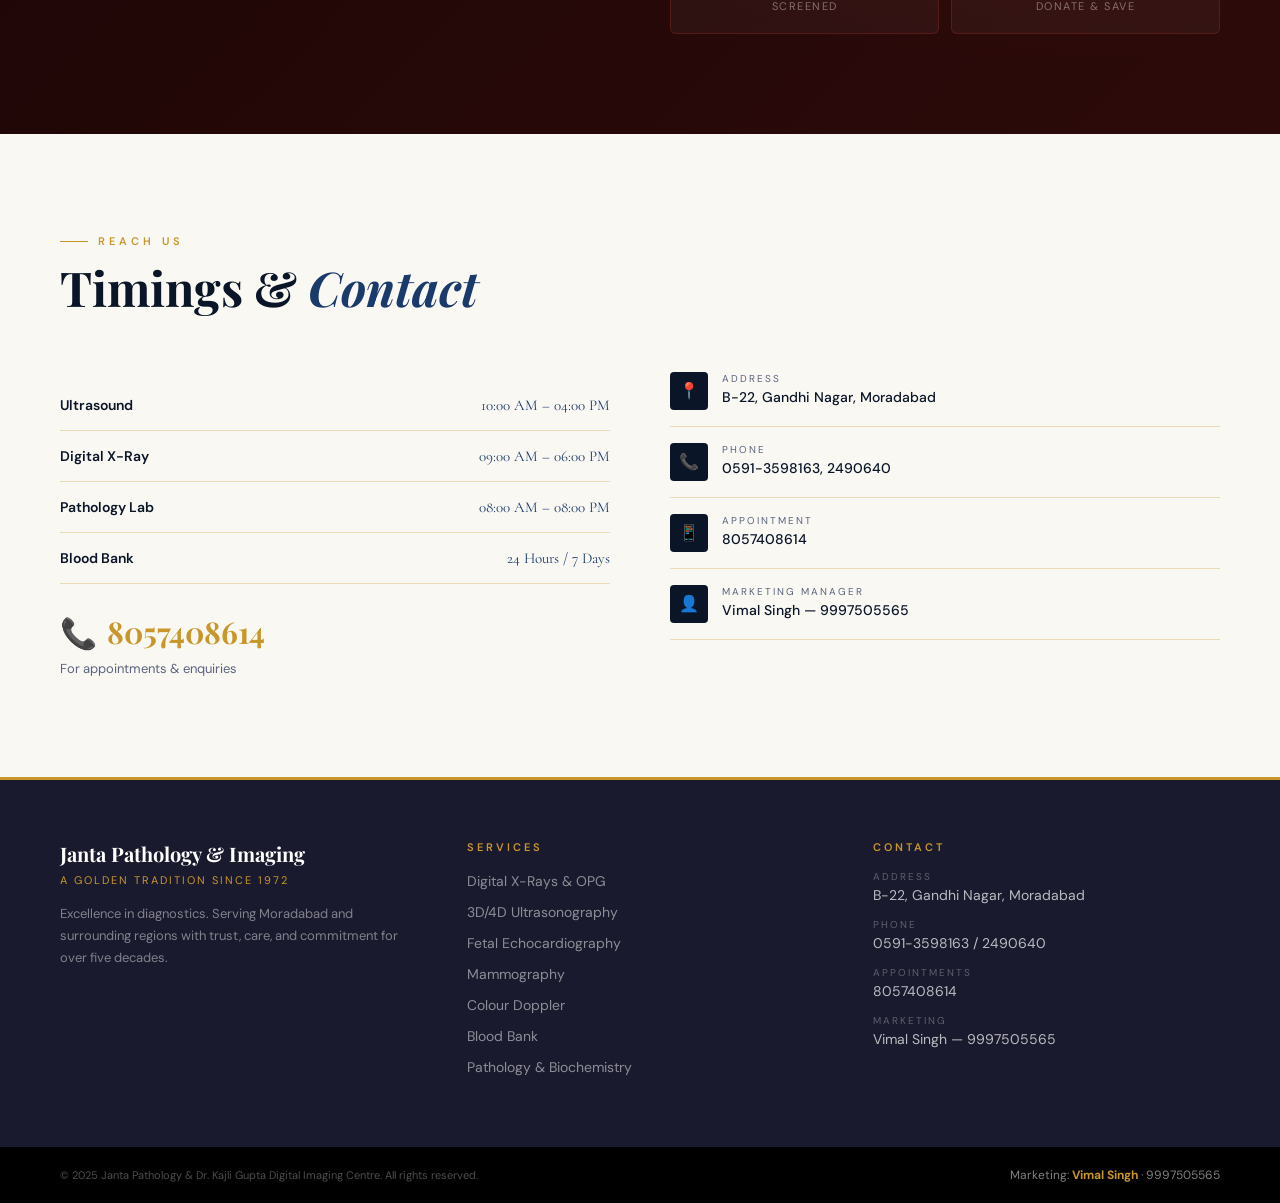
==== commit 5140300d: "Add files via upload" ====
--- a/index.html
+++ b/index.html
@@ -17,18 +17,18 @@
       --text-dark: #1a1a2e;
       --text-muted: #5a6480;
       --red-accent: #c0392b;
-      --border-gold: rgba(201, 150, 42, 0.3);
+      --border-gold: rgba(201,150,42,0.3);
     }
 
     *, *::before, *::after { box-sizing: border-box; margin: 0; padding: 0; }
-
     html { scroll-behavior: smooth; }
-
     body {
-      font-family: 'DM Sans', sans-serif;
+      font-family: "DM Sans", sans-serif;
       background: var(--cream);
       color: var(--text-dark);
       overflow-x: hidden;
+      width: 100%;
+      max-width: 100vw;
     }
 
     /* ── HERO ── */
@@ -40,16 +40,15 @@
       flex-direction: column;
       overflow: hidden;
     }
-
     .hero::before {
-      content: '';
+      content: "";
       position: absolute;
       inset: 0;
-      background: radial-gradient(ellipse 80% 60% at 70% 40%, rgba(201,150,42,0.08) 0%, transparent 70%),
-                  radial-gradient(ellipse 40% 40% at 20% 80%, rgba(26,58,107,0.6) 0%, transparent 60%);
+      background:
+        radial-gradient(ellipse 80% 60% at 70% 40%, rgba(201,150,42,0.08) 0%, transparent 70%),
+        radial-gradient(ellipse 40% 40% at 20% 80%, rgba(26,58,107,0.6) 0%, transparent 60%);
       pointer-events: none;
     }
-
     .hero-grid-lines {
       position: absolute;
       inset: 0;
@@ -67,228 +66,221 @@
       display: flex;
       align-items: center;
       justify-content: space-between;
-      padding: 24px 60px;
+      padding: 20px 24px;
       border-bottom: 1px solid rgba(201,150,42,0.2);
-    }
-
-    .nav-brand {
-      display: flex;
-      flex-direction: column;
-    }
-
+      flex-wrap: wrap;
+      gap: 12px;
+    }
+    .nav-brand { display: flex; flex-direction: column; }
     .nav-brand-top {
-      font-family: 'Playfair Display', serif;
-      font-size: 11px;
-      letter-spacing: 4px;
+      font-size: 10px;
+      letter-spacing: 3px;
       color: var(--gold);
       text-transform: uppercase;
       opacity: 0.8;
     }
-
     .nav-brand-main {
-      font-family: 'Playfair Display', serif;
-      font-size: 22px;
+      font-family: "Playfair Display", serif;
+      font-size: 18px;
       font-weight: 700;
       color: white;
       line-height: 1.1;
     }
-
     .nav-links {
-      display: flex;
-      gap: 36px;
+      display: none;
+      gap: 28px;
       list-style: none;
     }
-
     .nav-links a {
       color: rgba(255,255,255,0.75);
       text-decoration: none;
-      font-size: 13px;
+      font-size: 12px;
       letter-spacing: 1.5px;
       text-transform: uppercase;
       font-weight: 500;
       transition: color 0.3s;
     }
-
     .nav-links a:hover { color: var(--gold-light); }
-
     .nav-appt {
       background: var(--gold);
       color: var(--navy);
-      padding: 10px 24px;
+      padding: 10px 20px;
       border-radius: 3px;
       font-size: 12px;
-      font-weight: 600;
-      letter-spacing: 1.5px;
+      font-weight: 700;
+      letter-spacing: 1px;
       text-transform: uppercase;
       text-decoration: none;
-      transition: background 0.3s, transform 0.2s;
-    }
-
-    .nav-appt:hover { background: var(--gold-light); transform: translateY(-1px); }
+      transition: background 0.3s;
+      white-space: nowrap;
+    }
+    .nav-appt:hover { background: var(--gold-light); }
 
     /* ── HERO CONTENT ── */
     .hero-content {
       flex: 1;
-      display: grid;
-      grid-template-columns: 1fr 1fr;
-      gap: 60px;
-      align-items: center;
-      padding: 60px 60px 80px;
+      display: flex;
+      flex-direction: column;
+      padding: 40px 24px 60px;
       position: relative;
       z-index: 2;
-    }
-
-    .hero-left {}
-
+      gap: 40px;
+    }
     .hero-tagline {
-      font-family: 'DM Sans', sans-serif;
       font-size: 11px;
       font-weight: 500;
-      letter-spacing: 5px;
+      letter-spacing: 4px;
       color: var(--gold);
       text-transform: uppercase;
-      margin-bottom: 20px;
+      margin-bottom: 16px;
       display: flex;
       align-items: center;
-      gap: 12px;
-    }
-
+      gap: 10px;
+    }
     .hero-tagline::before {
-      content: '';
+      content: "";
       display: block;
-      width: 40px;
+      width: 32px;
       height: 1px;
       background: var(--gold);
-    }
-
+      flex-shrink: 0;
+    }
     .hero-title {
-      font-family: 'Playfair Display', serif;
-      font-size: clamp(38px, 5vw, 64px);
+      font-family: "Playfair Display", serif;
+      font-size: clamp(36px, 9vw, 64px);
       font-weight: 900;
       color: white;
       line-height: 1.1;
-      margin-bottom: 16px;
-    }
-
-    .hero-title em {
-      font-style: italic;
-      color: var(--gold-light);
-    }
-
+      margin-bottom: 14px;
+    }
+    .hero-title em { font-style: italic; color: var(--gold-light); }
     .hero-subtitle {
-      font-family: 'Cormorant Garamond', serif;
-      font-size: 20px;
+      font-family: "Cormorant Garamond", serif;
+      font-size: 17px;
       font-weight: 300;
       color: rgba(255,255,255,0.7);
+      margin-bottom: 24px;
+      line-height: 1.6;
+    }
+    .hero-badges {
+      display: flex;
+      gap: 10px;
+      flex-wrap: wrap;
       margin-bottom: 32px;
-      line-height: 1.6;
-    }
-
-    .hero-badges {
-      display: flex;
-      gap: 12px;
-      flex-wrap: wrap;
-      margin-bottom: 40px;
-    }
-
+    }
     .badge {
-      padding: 6px 16px;
+      padding: 6px 14px;
       border: 1px solid rgba(201,150,42,0.4);
       border-radius: 2px;
       font-size: 11px;
-      letter-spacing: 2px;
+      letter-spacing: 1.5px;
       text-transform: uppercase;
       color: rgba(255,255,255,0.7);
     }
-
     .badge.red { border-color: rgba(192,57,43,0.5); color: #e07060; }
-
     .hero-cta {
       display: flex;
-      gap: 16px;
+      gap: 14px;
+      flex-wrap: wrap;
       align-items: center;
     }
-
     .btn-primary {
       background: var(--gold);
       color: var(--navy);
-      padding: 14px 32px;
+      padding: 14px 28px;
       border-radius: 3px;
       font-size: 13px;
-      font-weight: 600;
-      letter-spacing: 1.5px;
+      font-weight: 700;
+      letter-spacing: 1px;
       text-transform: uppercase;
       text-decoration: none;
       transition: all 0.3s;
     }
-
-    .btn-primary:hover { background: var(--gold-light); transform: translateY(-2px); box-shadow: 0 8px 24px rgba(201,150,42,0.3); }
-
+    .btn-primary:hover { background: var(--gold-light); }
     .btn-outline {
       color: white;
       border: 1px solid rgba(255,255,255,0.3);
-      padding: 14px 32px;
+      padding: 14px 28px;
       border-radius: 3px;
       font-size: 13px;
       font-weight: 500;
-      letter-spacing: 1.5px;
+      letter-spacing: 1px;
       text-transform: uppercase;
       text-decoration: none;
       transition: all 0.3s;
     }
-
     .btn-outline:hover { border-color: var(--gold); color: var(--gold-light); }
 
-    /* Hero Right - Stats cards */
-    .hero-right {
+    /* Hero stats grid */
+    .hero-stats {
       display: grid;
       grid-template-columns: 1fr 1fr;
-      gap: 16px;
-    }
-
+      gap: 12px;
+    }
     .stat-card {
       background: rgba(255,255,255,0.05);
       border: 1px solid rgba(201,150,42,0.2);
       border-radius: 6px;
-      padding: 28px 24px;
+      padding: 20px 16px;
       backdrop-filter: blur(10px);
-      transition: border-color 0.3s, transform 0.3s;
-      animation: fadeInUp 0.8s ease both;
-    }
-
-    .stat-card:hover { border-color: rgba(201,150,42,0.6); transform: translateY(-4px); }
-
-    .stat-card:nth-child(1) { animation-delay: 0.1s; }
-    .stat-card:nth-child(2) { animation-delay: 0.2s; margin-top: 24px; }
-    .stat-card:nth-child(3) { animation-delay: 0.3s; }
-    .stat-card:nth-child(4) { animation-delay: 0.4s; margin-top: 24px; }
-
+    }
     .stat-number {
-      font-family: 'Playfair Display', serif;
-      font-size: 48px;
+      font-family: "Playfair Display", serif;
+      font-size: 36px;
       font-weight: 900;
       color: var(--gold-light);
       line-height: 1;
       margin-bottom: 4px;
     }
-
     .stat-label {
-      font-size: 11px;
+      font-size: 10px;
       letter-spacing: 2px;
       text-transform: uppercase;
       color: rgba(255,255,255,0.5);
-      margin-bottom: 8px;
-    }
-
+      margin-bottom: 6px;
+    }
     .stat-desc {
+      font-size: 12px;
+      color: rgba(255,255,255,0.6);
+      line-height: 1.4;
+    }
+
+    /* ── JANTA BUILDING PHOTO BANNER ── */
+    .building-banner {
+      width: 100%;
+      overflow: hidden;
+      position: relative;
+      max-height: 340px;
+    }
+    .building-banner img {
+      width: 100%;
+      height: 340px;
+      object-fit: cover;
+      object-position: center top;
+      display: block;
+    }
+    .building-overlay {
+      position: absolute;
+      inset: 0;
+      background: linear-gradient(to top, rgba(10,22,40,0.7) 0%, transparent 50%);
+    }
+    .building-caption {
+      position: absolute;
+      bottom: 20px;
+      left: 24px;
+      right: 24px;
+    }
+    .building-caption h3 {
+      font-family: "Playfair Display", serif;
+      font-size: 22px;
+      color: white;
+      font-weight: 700;
+    }
+    .building-caption p {
       font-size: 13px;
-      color: rgba(255,255,255,0.65);
-      line-height: 1.4;
-    }
-
-    @keyframes fadeInUp {
-      from { opacity: 0; transform: translateY(30px); }
-      to { opacity: 1; transform: translateY(0); }
+      color: var(--gold-light);
+      letter-spacing: 2px;
+      text-transform: uppercase;
     }
 
     /* ── TICKER ── */
@@ -296,299 +288,213 @@
       background: var(--gold);
       padding: 12px 0;
       overflow: hidden;
-      position: relative;
-    }
-
+    }
     .ticker-inner {
       display: flex;
-      gap: 60px;
-      animation: ticker 25s linear infinite;
+      gap: 50px;
+      animation: ticker 28s linear infinite;
       white-space: nowrap;
-    }
-
+      width: max-content;
+    }
     .ticker-item {
-      font-size: 12px;
-      font-weight: 600;
-      letter-spacing: 3px;
+      font-size: 11px;
+      font-weight: 700;
+      letter-spacing: 2.5px;
       text-transform: uppercase;
       color: var(--navy);
       display: flex;
       align-items: center;
-      gap: 16px;
-    }
-
-    .ticker-item::before { content: '◆'; font-size: 8px; }
-
+      gap: 14px;
+    }
+    .ticker-item::before { content: "◆"; font-size: 7px; }
     @keyframes ticker {
       from { transform: translateX(0); }
       to { transform: translateX(-50%); }
     }
 
-    /* ── SECTIONS ── */
-    section { padding: 100px 60px; }
-
+    /* ── SECTION BASE ── */
+    section { padding: 70px 24px; width: 100%; }
     .section-label {
       font-size: 11px;
-      font-weight: 500;
-      letter-spacing: 5px;
+      font-weight: 600;
+      letter-spacing: 4px;
       text-transform: uppercase;
       color: var(--gold);
-      margin-bottom: 16px;
+      margin-bottom: 12px;
       display: flex;
       align-items: center;
-      gap: 12px;
-    }
-
+      gap: 10px;
+    }
     .section-label::before {
-      content: '';
+      content: "";
       display: block;
-      width: 32px;
+      width: 28px;
       height: 1px;
       background: var(--gold);
-    }
-
+      flex-shrink: 0;
+    }
     .section-title {
-      font-family: 'Playfair Display', serif;
-      font-size: clamp(32px, 4vw, 52px);
+      font-family: "Playfair Display", serif;
+      font-size: clamp(28px, 7vw, 48px);
       font-weight: 700;
       color: var(--navy);
       line-height: 1.15;
-      margin-bottom: 20px;
-    }
-
+      margin-bottom: 16px;
+    }
     .section-title em { font-style: italic; color: var(--royal-blue); }
+
+    /* ── FACILITIES IMAGE SHOWCASE ── */
+    .facilities-showcase {
+      background: var(--warm-white);
+    }
+    .facilities-photo-grid {
+      display: grid;
+      grid-template-columns: 1fr;
+      gap: 16px;
+      margin-top: 32px;
+      margin-bottom: 40px;
+    }
+    .facilities-photo-grid img {
+      width: 100%;
+      border-radius: 8px;
+      display: block;
+      object-fit: cover;
+    }
 
     /* ── ABOUT DOCTORS ── */
     .about { background: var(--warm-white); }
-
     .about-grid {
-      display: grid;
-      grid-template-columns: 1fr 1fr;
-      gap: 60px;
-      margin-top: 60px;
-    }
-
+      display: flex;
+      flex-direction: column;
+      gap: 32px;
+      margin-top: 48px;
+    }
     .doctor-card {
-      position: relative;
       border: 1px solid var(--border-gold);
       border-radius: 8px;
       overflow: hidden;
       background: white;
-      transition: transform 0.4s, box-shadow 0.4s;
-    }
-
-    .doctor-card:hover { transform: translateY(-6px); box-shadow: 0 24px 60px rgba(10,22,40,0.12); }
-
+      box-shadow: 0 4px 20px rgba(10,22,40,0.07);
+    }
+    .doctor-photo {
+      width: 100%;
+      height: 280px;
+      object-fit: cover;
+      object-position: center top;
+      display: block;
+    }
     .doctor-card-header {
       background: var(--navy);
-      padding: 32px;
+      padding: 24px;
       position: relative;
       overflow: hidden;
     }
-
     .doctor-card-header::after {
-      content: '';
+      content: "";
       position: absolute;
-      bottom: -1px;
-      right: -1px;
-      width: 120px;
-      height: 120px;
+      bottom: -20px;
+      right: -20px;
+      width: 100px;
+      height: 100px;
       background: var(--gold);
-      opacity: 0.08;
+      opacity: 0.06;
       border-radius: 50%;
     }
-
     .doctor-card-type {
       font-size: 10px;
-      letter-spacing: 4px;
+      letter-spacing: 3px;
       text-transform: uppercase;
       color: var(--gold);
-      margin-bottom: 8px;
-    }
-
+      margin-bottom: 6px;
+    }
     .doctor-name {
-      font-family: 'Playfair Display', serif;
-      font-size: 28px;
+      font-family: "Playfair Display", serif;
+      font-size: 24px;
       font-weight: 700;
       color: white;
       margin-bottom: 4px;
     }
-
     .doctor-qual {
-      font-family: 'Cormorant Garamond', serif;
-      font-size: 16px;
+      font-family: "Cormorant Garamond", serif;
+      font-size: 15px;
       color: rgba(255,255,255,0.65);
-      margin-bottom: 12px;
-    }
-
+      margin-bottom: 10px;
+    }
     .doctor-college {
       font-size: 12px;
       color: var(--gold-light);
-      letter-spacing: 0.5px;
-    }
-
-    .doctor-card-body { padding: 32px; }
-
+    }
+    .doctor-card-body { padding: 24px; }
     .doctor-bio {
-      font-size: 15px;
+      font-size: 14px;
       line-height: 1.75;
       color: var(--text-muted);
-      margin-bottom: 24px;
-    }
-
+      margin-bottom: 20px;
+    }
     .doctor-highlights {
       display: flex;
-      gap: 12px;
+      gap: 8px;
       flex-wrap: wrap;
     }
-
     .highlight-tag {
       background: rgba(26,58,107,0.07);
       color: var(--royal-blue);
-      padding: 6px 14px;
+      padding: 5px 12px;
       border-radius: 2px;
       font-size: 11px;
       font-weight: 600;
-      letter-spacing: 1px;
-      text-transform: uppercase;
-    }
-
-    /* ── FACILITIES ── */
+      letter-spacing: 0.5px;
+      text-transform: uppercase;
+    }
+
+    /* ── FACILITIES LIST ── */
     .facilities { background: var(--navy); }
-
     .facilities .section-title { color: white; }
-
     .facilities-intro {
-      font-family: 'Cormorant Garamond', serif;
-      font-size: 20px;
+      font-family: "Cormorant Garamond", serif;
+      font-size: 18px;
       color: rgba(255,255,255,0.6);
-      max-width: 600px;
       line-height: 1.6;
-      margin-bottom: 60px;
-    }
-
+      margin-bottom: 40px;
+    }
     .facilities-grid {
       display: grid;
-      grid-template-columns: repeat(3, 1fr);
+      grid-template-columns: 1fr;
       gap: 2px;
-      background: rgba(201,150,42,0.15);
+      background: rgba(201,150,42,0.1);
       border: 1px solid rgba(201,150,42,0.2);
       border-radius: 8px;
       overflow: hidden;
     }
-
     .facility-item {
       background: rgba(255,255,255,0.03);
-      padding: 32px 28px;
+      padding: 20px 20px;
       display: flex;
       align-items: flex-start;
-      gap: 16px;
+      gap: 14px;
       transition: background 0.3s;
-      cursor: default;
-    }
-
+    }
     .facility-item:hover { background: rgba(201,150,42,0.08); }
-
     .facility-icon {
-      width: 36px;
-      height: 36px;
-      background: rgba(201,150,42,0.15);
-      border-radius: 4px;
+      width: 40px;
+      height: 40px;
+      background: rgba(201,150,42,0.12);
+      border-radius: 6px;
       display: flex;
       align-items: center;
       justify-content: center;
       flex-shrink: 0;
-      font-size: 16px;
-    }
-
-    .facility-text {}
-
+      font-size: 18px;
+    }
     .facility-name {
       font-size: 14px;
       font-weight: 600;
       color: white;
-      letter-spacing: 0.5px;
-      margin-bottom: 4px;
-    }
-
+      margin-bottom: 3px;
+    }
     .facility-sub {
       font-size: 12px;
       color: rgba(255,255,255,0.4);
-    }
-
-    /* ── TIMING & CONTACT ── */
-    .contact-section {
-      background: var(--cream);
-      display: grid;
-      grid-template-columns: 1fr 1fr;
-      gap: 0;
-      padding: 0;
-    }
-
-    .contact-left {
-      background: white;
-      padding: 80px 60px;
-      border-right: 1px solid var(--border-gold);
-    }
-
-    .contact-right {
-      background: var(--warm-white);
-      padding: 80px 60px;
-    }
-
-    .timing-list { margin-top: 32px; }
-
-    .timing-item {
-      display: flex;
-      justify-content: space-between;
-      align-items: center;
-      padding: 18px 0;
-      border-bottom: 1px solid var(--border-gold);
-    }
-
-    .timing-service { font-size: 13px; font-weight: 600; color: var(--navy); letter-spacing: 0.5px; }
-
-    .timing-hours {
-      font-family: 'Cormorant Garamond', serif;
-      font-size: 16px;
-      color: var(--royal-blue);
-    }
-
-    .contact-info-list { margin-top: 32px; }
-
-    .contact-info-item {
-      display: flex;
-      align-items: flex-start;
-      gap: 16px;
-      padding: 20px 0;
-      border-bottom: 1px solid var(--border-gold);
-    }
-
-    .contact-info-icon {
-      width: 40px;
-      height: 40px;
-      background: var(--navy);
-      border-radius: 4px;
-      display: flex;
-      align-items: center;
-      justify-content: center;
-      flex-shrink: 0;
-      font-size: 16px;
-    }
-
-    .contact-info-content {}
-    .contact-info-label { font-size: 11px; letter-spacing: 2px; text-transform: uppercase; color: var(--text-muted); margin-bottom: 4px; }
-    .contact-info-value { font-size: 15px; color: var(--navy); font-weight: 500; }
-
-    .appt-number {
-      font-family: 'Playfair Display', serif;
-      font-size: 36px;
-      font-weight: 700;
-      color: var(--gold);
-      margin-top: 32px;
-      display: flex;
-      align-items: center;
-      gap: 12px;
     }
 
     /* ── BLOOD BANK ── */
@@ -597,130 +503,186 @@
       position: relative;
       overflow: hidden;
     }
-
     .blood-bank::before {
-      content: '';
+      content: "";
       position: absolute;
       inset: 0;
       background: radial-gradient(ellipse 60% 60% at 80% 50%, rgba(192,57,43,0.12) 0%, transparent 70%);
       pointer-events: none;
     }
-
     .blood-bank .section-label { color: #e07060; }
     .blood-bank .section-label::before { background: #e07060; }
     .blood-bank .section-title { color: white; }
-
-    .blood-bank-content {
-      display: grid;
-      grid-template-columns: 1fr 1fr;
-      gap: 80px;
-      align-items: center;
-      margin-top: 50px;
-    }
-
-    .blood-bank-text {}
-
+    .blood-bank-photo {
+      width: 100%;
+      border-radius: 8px;
+      margin-bottom: 32px;
+      display: block;
+      max-height: 260px;
+      object-fit: cover;
+    }
     .blood-bank-desc {
-      font-family: 'Cormorant Garamond', serif;
-      font-size: 20px;
+      font-family: "Cormorant Garamond", serif;
+      font-size: 18px;
       color: rgba(255,255,255,0.65);
       line-height: 1.7;
-      margin-bottom: 40px;
-    }
-
+      margin-bottom: 28px;
+    }
     .blood-bank-features {
       display: flex;
       flex-direction: column;
-      gap: 16px;
-    }
-
+      gap: 14px;
+      margin-bottom: 36px;
+    }
     .bb-feature {
       display: flex;
-      align-items: center;
-      gap: 14px;
+      align-items: flex-start;
+      gap: 12px;
       font-size: 14px;
       color: rgba(255,255,255,0.75);
-    }
-
+      line-height: 1.4;
+    }
     .bb-feature::before {
-      content: '◆';
+      content: "◆";
       color: var(--red-accent);
       font-size: 8px;
       flex-shrink: 0;
-    }
-
-    .blood-bank-visual {
+      margin-top: 4px;
+    }
+    .blood-bank-stats {
       display: grid;
       grid-template-columns: 1fr 1fr;
-      gap: 16px;
-    }
-
+      gap: 12px;
+    }
     .bb-stat {
       background: rgba(255,255,255,0.04);
       border: 1px solid rgba(192,57,43,0.25);
       border-radius: 6px;
-      padding: 28px 20px;
+      padding: 20px 16px;
       text-align: center;
     }
-
     .bb-stat-number {
-      font-family: 'Playfair Display', serif;
-      font-size: 40px;
+      font-family: "Playfair Display", serif;
+      font-size: 32px;
       font-weight: 900;
       color: #e07060;
       line-height: 1;
-      margin-bottom: 8px;
-    }
-
+      margin-bottom: 6px;
+    }
     .bb-stat-label {
       font-size: 11px;
+      letter-spacing: 1.5px;
+      text-transform: uppercase;
+      color: rgba(255,255,255,0.4);
+    }
+
+    /* ── CONTACT ── */
+    .contact-section { background: var(--cream); }
+    .contact-grid {
+      display: flex;
+      flex-direction: column;
+      gap: 48px;
+      margin-top: 40px;
+    }
+    .timing-list { margin-top: 24px; }
+    .timing-item {
+      display: flex;
+      justify-content: space-between;
+      align-items: center;
+      padding: 16px 0;
+      border-bottom: 1px solid var(--border-gold);
+      gap: 12px;
+    }
+    .timing-service {
+      font-size: 14px;
+      font-weight: 600;
+      color: var(--navy);
+    }
+    .timing-hours {
+      font-family: "Cormorant Garamond", serif;
+      font-size: 15px;
+      color: var(--royal-blue);
+      text-align: right;
+      white-space: nowrap;
+    }
+    .appt-number {
+      font-family: "Playfair Display", serif;
+      font-size: 30px;
+      font-weight: 700;
+      color: var(--gold);
+      margin-top: 28px;
+      display: flex;
+      align-items: center;
+      gap: 10px;
+      flex-wrap: wrap;
+    }
+    .contact-info-item {
+      display: flex;
+      align-items: flex-start;
+      gap: 14px;
+      padding: 16px 0;
+      border-bottom: 1px solid var(--border-gold);
+    }
+    .contact-info-icon {
+      width: 38px;
+      height: 38px;
+      background: var(--navy);
+      border-radius: 4px;
+      display: flex;
+      align-items: center;
+      justify-content: center;
+      flex-shrink: 0;
+      font-size: 16px;
+    }
+    .contact-info-label {
+      font-size: 10px;
       letter-spacing: 2px;
       text-transform: uppercase;
-      color: rgba(255,255,255,0.4);
+      color: var(--text-muted);
+      margin-bottom: 3px;
+    }
+    .contact-info-value {
+      font-size: 14px;
+      color: var(--navy);
+      font-weight: 500;
     }
 
     /* ── FOOTER ── */
     footer {
       background: var(--text-dark);
-      padding: 60px;
-      display: grid;
-      grid-template-columns: 1fr 1fr 1fr;
-      gap: 60px;
+      padding: 48px 24px;
+      display: flex;
+      flex-direction: column;
+      gap: 40px;
       border-top: 3px solid var(--gold);
     }
-
-    .footer-brand {}
     .footer-brand-name {
-      font-family: 'Playfair Display', serif;
-      font-size: 22px;
+      font-family: "Playfair Display", serif;
+      font-size: 20px;
       font-weight: 700;
       color: white;
-      margin-bottom: 8px;
-    }
-
+      margin-bottom: 6px;
+    }
     .footer-tagline {
-      font-size: 12px;
+      font-size: 11px;
       letter-spacing: 2px;
       text-transform: uppercase;
       color: var(--gold);
-      margin-bottom: 20px;
-    }
-
+      margin-bottom: 16px;
+    }
     .footer-desc {
-      font-size: 14px;
+      font-size: 13px;
       color: rgba(255,255,255,0.45);
       line-height: 1.7;
     }
-
     .footer-col-title {
       font-size: 11px;
       font-weight: 600;
       letter-spacing: 3px;
       text-transform: uppercase;
       color: var(--gold);
-      margin-bottom: 20px;
-    }
-
+      margin-bottom: 16px;
+    }
     .footer-links { list-style: none; }
     .footer-links li { margin-bottom: 10px; }
     .footer-links a {
@@ -730,71 +692,111 @@
       transition: color 0.2s;
     }
     .footer-links a:hover { color: var(--gold-light); }
-
     .footer-contact-item {
       display: flex;
       flex-direction: column;
-      margin-bottom: 16px;
-    }
-
+      margin-bottom: 14px;
+    }
     .footer-contact-label {
       font-size: 10px;
       letter-spacing: 2px;
       text-transform: uppercase;
       color: rgba(255,255,255,0.3);
-      margin-bottom: 4px;
-    }
-
+      margin-bottom: 3px;
+    }
     .footer-contact-value {
       font-size: 14px;
       color: rgba(255,255,255,0.7);
     }
-
     .footer-bottom {
       background: black;
-      padding: 20px 60px;
-      display: flex;
-      justify-content: space-between;
-      align-items: center;
-    }
-
+      padding: 18px 24px;
+      display: flex;
+      flex-direction: column;
+      gap: 6px;
+      text-align: center;
+    }
     .footer-bottom-text {
-      font-size: 12px;
+      font-size: 11px;
       color: rgba(255,255,255,0.3);
-    }
-
+      line-height: 1.5;
+    }
     .footer-vimal {
       font-size: 12px;
       color: rgba(255,255,255,0.5);
     }
-
     .footer-vimal strong { color: var(--gold); }
 
-    /* ── RESPONSIVE ── */
-    @media (max-width: 900px) {
-      nav { padding: 20px 24px; flex-wrap: wrap; gap: 16px; }
-      .nav-links { display: none; }
-      .hero-content { grid-template-columns: 1fr; padding: 40px 24px 60px; }
-      .hero-right { grid-template-columns: 1fr 1fr; }
-      .stat-card:nth-child(2), .stat-card:nth-child(4) { margin-top: 0; }
-      section { padding: 60px 24px; }
-      .about-grid { grid-template-columns: 1fr; }
-      .facilities-grid { grid-template-columns: 1fr 1fr; }
-      .contact-section { grid-template-columns: 1fr; }
-      .contact-left { border-right: none; padding: 60px 24px; }
-      .contact-right { padding: 60px 24px; }
-      .blood-bank-content { grid-template-columns: 1fr; gap: 40px; }
-      footer { grid-template-columns: 1fr; padding: 40px 24px; gap: 40px; }
-      .footer-bottom { flex-direction: column; gap: 8px; padding: 20px 24px; text-align: center; }
-    }
-
-    /* Animation on scroll */
+    /* ── FADE ANIMATION ── */
     .fade-up {
       opacity: 0;
-      transform: translateY(40px);
+      transform: translateY(30px);
       transition: opacity 0.7s ease, transform 0.7s ease;
     }
     .fade-up.visible { opacity: 1; transform: none; }
+
+    /* ── DESKTOP OVERRIDES ── */
+    @media (min-width: 768px) {
+      nav { padding: 24px 60px; }
+      .nav-links { display: flex; }
+      .hero-content {
+        display: grid;
+        grid-template-columns: 1fr 1fr;
+        gap: 60px;
+        align-items: center;
+        padding: 60px 60px 80px;
+      }
+      .hero-stats {
+        gap: 16px;
+      }
+      .stat-card { padding: 28px 24px; }
+      .stat-number { font-size: 48px; }
+      section { padding: 100px 60px; }
+      .about-grid {
+        display: grid;
+        grid-template-columns: 1fr 1fr;
+        gap: 48px;
+      }
+      .doctor-photo { height: 320px; }
+      .facilities-grid {
+        grid-template-columns: 1fr 1fr 1fr;
+      }
+      .facilities-photo-grid {
+        grid-template-columns: 1fr 1fr;
+      }
+      .facilities-photo-grid img:first-child {
+        grid-column: span 2;
+        height: 360px;
+      }
+      .facilities-photo-grid img {
+        height: 240px;
+      }
+      .blood-bank-inner {
+        display: grid;
+        grid-template-columns: 1fr 1fr;
+        gap: 60px;
+        align-items: start;
+      }
+      .blood-bank-photo { max-height: 380px; margin-bottom: 0; }
+      .contact-grid {
+        display: grid;
+        grid-template-columns: 1fr 1fr;
+        gap: 60px;
+      }
+      footer {
+        display: grid;
+        grid-template-columns: 1fr 1fr 1fr;
+        padding: 60px;
+        gap: 60px;
+      }
+      .footer-bottom {
+        flex-direction: row;
+        justify-content: space-between;
+        align-items: center;
+        padding: 20px 60px;
+        text-align: left;
+      }
+    }
   </style>
 </head>
 <body>
@@ -814,7 +816,7 @@
       <li><a href="#blood-bank">Blood Bank</a></li>
       <li><a href="#contact">Contact</a></li>
     </ul>
-    <a href="tel:8057408614" class="nav-appt">Book Appointment</a>
+    <a href="tel:8057408614" class="nav-appt">📞 Book Appointment</a>
   </nav>
 
   <div class="hero-content">
@@ -838,30 +840,40 @@
       </div>
     </div>
 
-    <div class="hero-right">
+    <div class="hero-stats">
       <div class="stat-card">
         <div class="stat-number">50+</div>
         <div class="stat-label">Years of Service</div>
-        <div class="stat-desc">Trusted diagnostics serving Moradabad since 1972</div>
+        <div class="stat-desc">Trusted diagnostics since 1972</div>
       </div>
       <div class="stat-card">
         <div class="stat-number">2</div>
         <div class="stat-label">Expert Doctors</div>
-        <div class="stat-desc">MD-qualified specialists from Maulana Azad Medical College</div>
+        <div class="stat-desc">MD specialists from Maulana Azad Medical College</div>
       </div>
       <div class="stat-card">
         <div class="stat-number">11</div>
         <div class="stat-label">Core Facilities</div>
-        <div class="stat-desc">From digital imaging to advanced biochemistry</div>
+        <div class="stat-desc">Digital imaging to advanced biochemistry</div>
       </div>
       <div class="stat-card">
         <div class="stat-number">25+</div>
-        <div class="stat-label">Years Experience</div>
-        <div class="stat-desc">Per physician in their respective specialties</div>
+        <div class="stat-label">Yrs Experience</div>
+        <div class="stat-desc">Per physician in their specialty</div>
       </div>
     </div>
   </div>
 </section>
+
+<!-- ── JANTA BUILDING PHOTO ── -->
+<div class="building-banner">
+  <img src="[data-uri]" alt="Janta Pathology Building - B-22 Gandhi Nagar Moradabad" loading="lazy" />
+  <div class="building-overlay"></div>
+  <div class="building-caption">
+    <p>B-22, Gandhi Nagar, Moradabad</p>
+    <h3>Janta Pathology &amp; Imaging Centre</h3>
+  </div>
+</div>
 
 <!-- ── TICKER ── -->
 <div class="ticker">
@@ -877,7 +889,6 @@
     <span class="ticker-item">Biochemistry</span>
     <span class="ticker-item">Pathology</span>
     <span class="ticker-item">Blood Bank</span>
-    <!-- duplicate for seamless loop -->
     <span class="ticker-item">Digital X-Rays</span>
     <span class="ticker-item">3D/4D Ultrasonography</span>
     <span class="ticker-item">Digital OPG</span>
@@ -898,7 +909,9 @@
   <h2 class="section-title fade-up">Meet the <em>Physicians</em></h2>
 
   <div class="about-grid">
+    <!-- Dr. Samir Gupta -->
     <div class="doctor-card fade-up">
+      <img class="doctor-photo" src="[data-uri]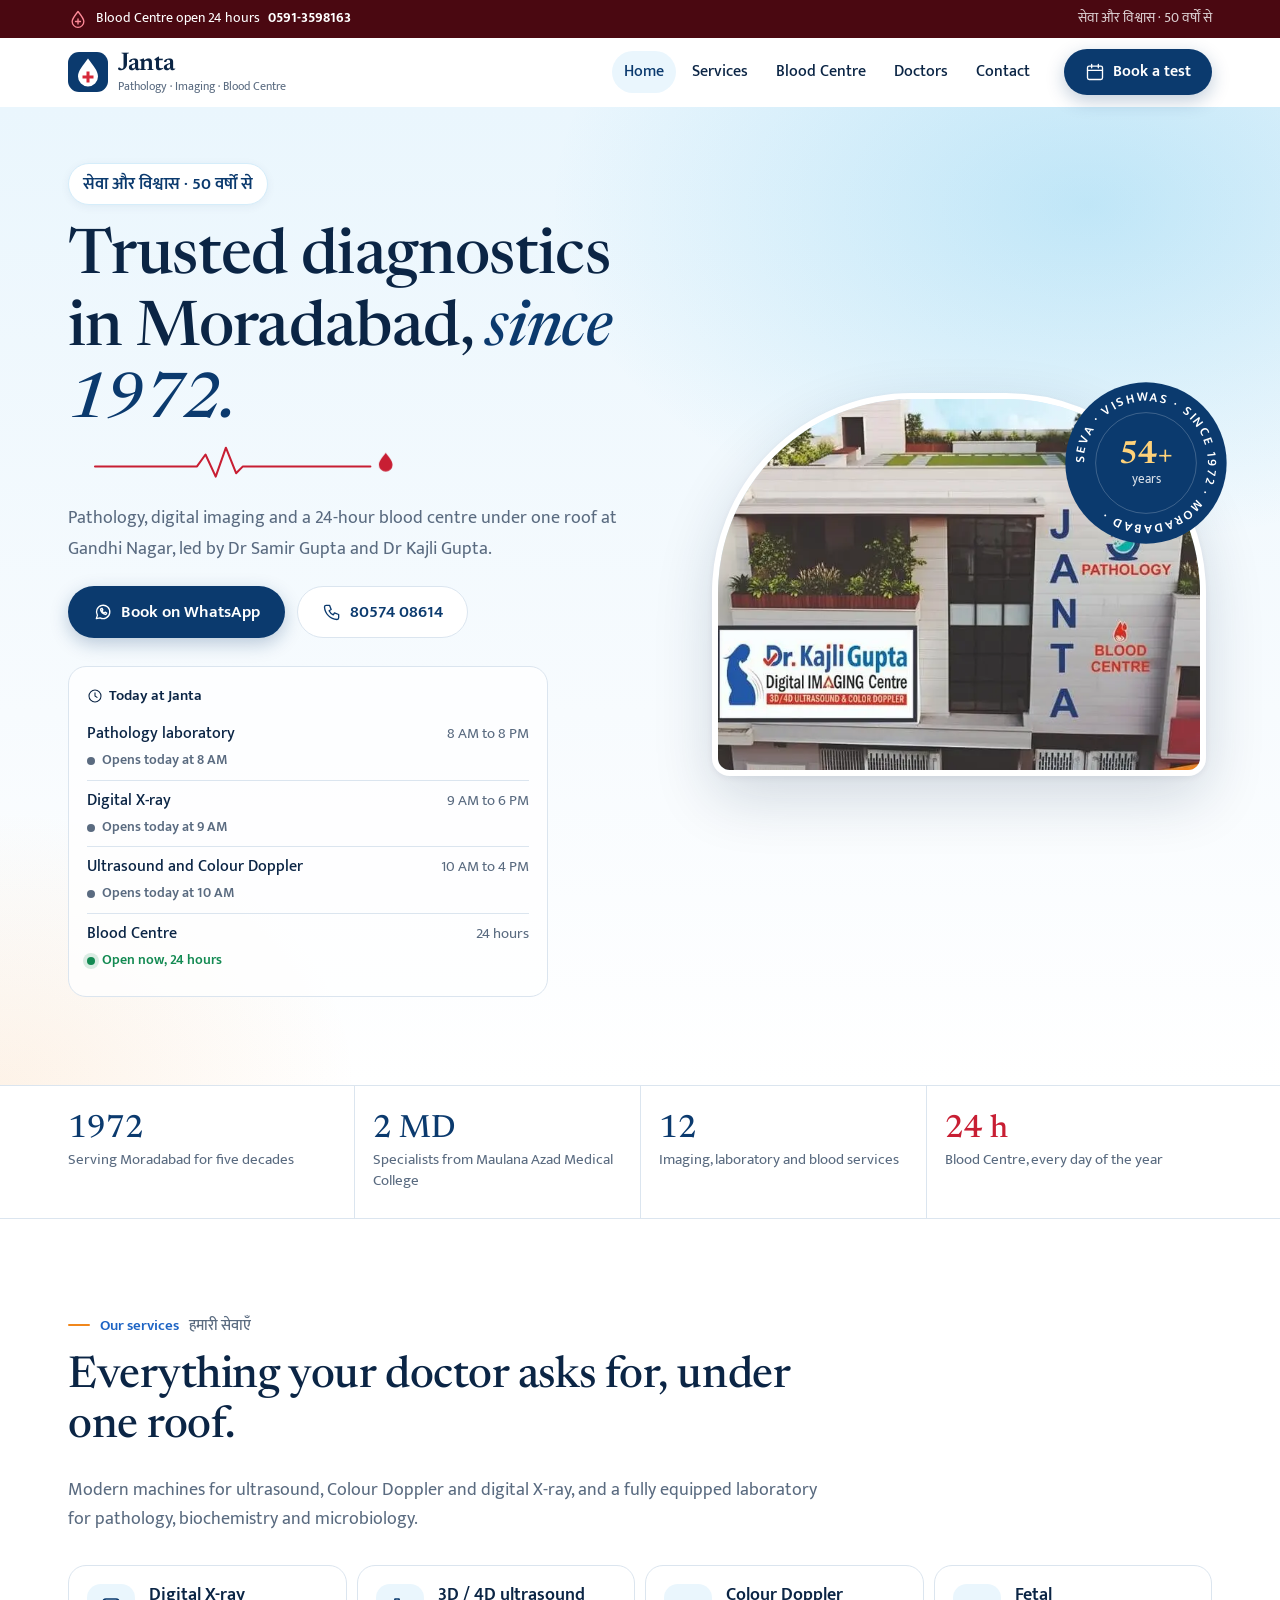
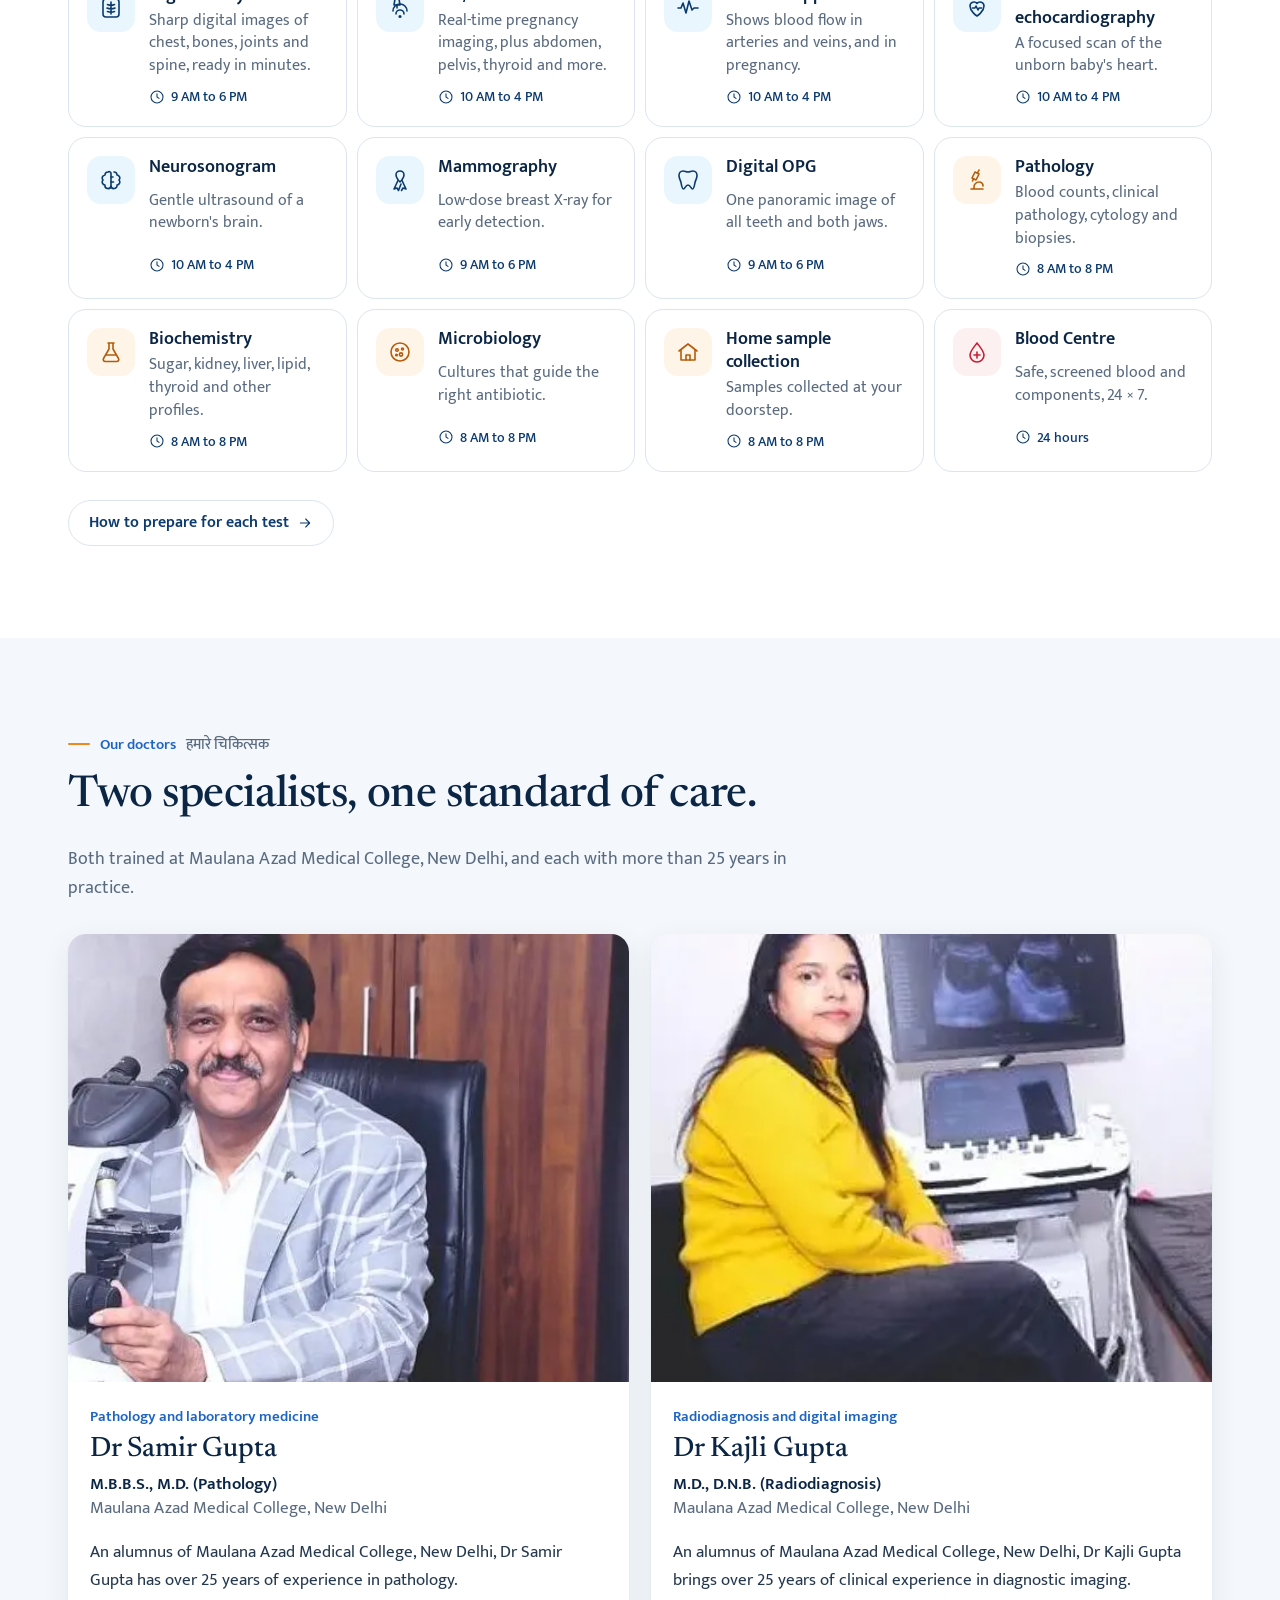
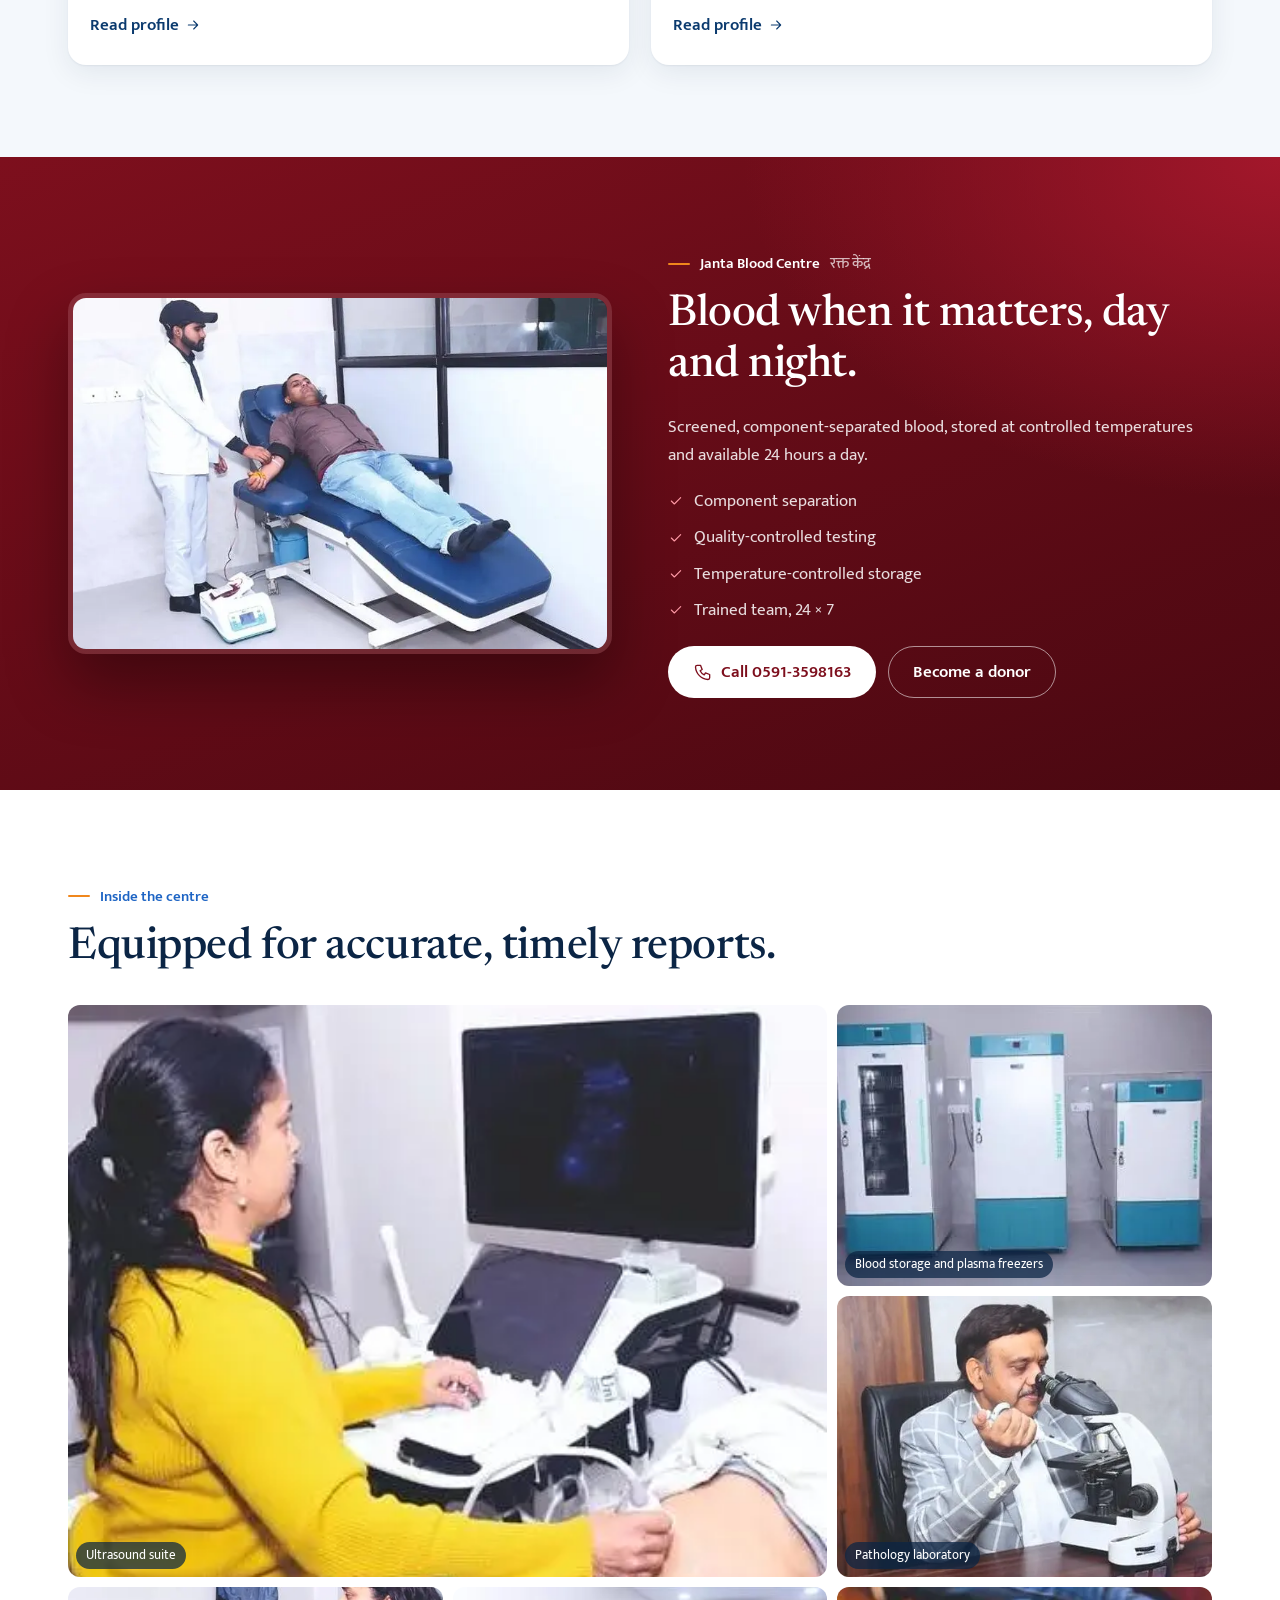
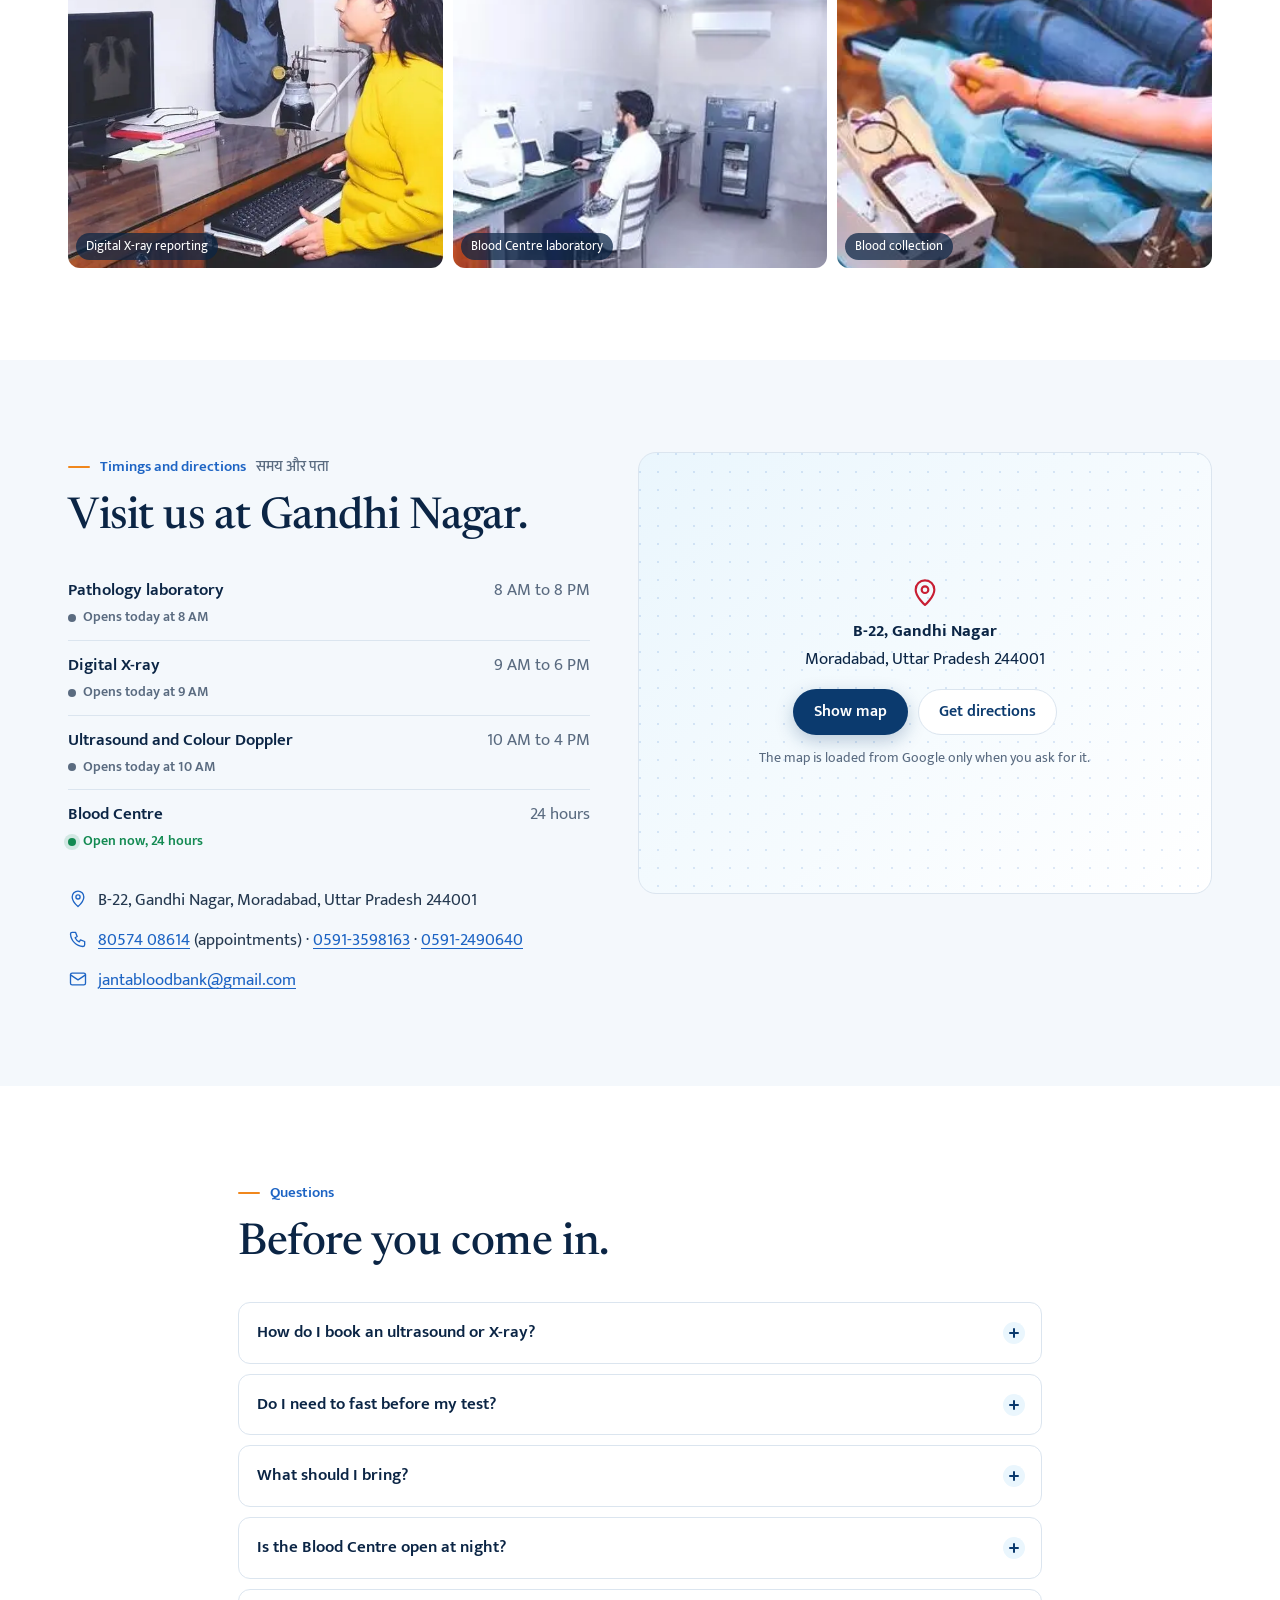
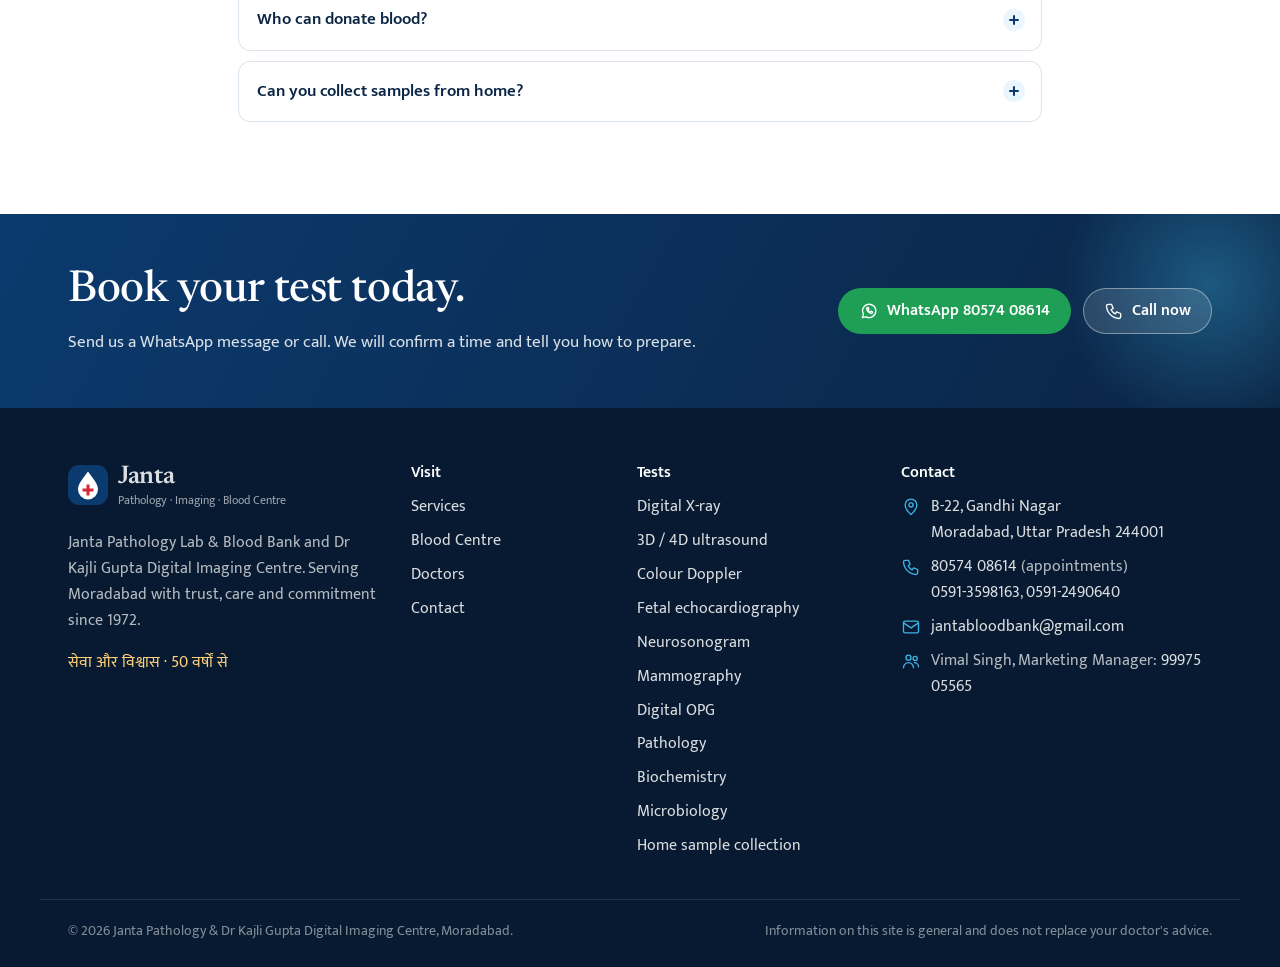
==== commit db9db1db: "Redesign: 5-page site (services, blood centre, doctors, contact), brochure photos as real images, li" ====
--- a/index.html
+++ b/index.html
@@ -1,1225 +1,322 @@
-<!DOCTYPE html>
-<html lang="en">
+<!doctype html>
+<html lang="en-IN">
 <head>
-  <meta charset="UTF-8" />
-  <meta name="viewport" content="width=device-width, initial-scale=1.0"/>
-  <title>Janta Pathology & Dr. Kajli Gupta Digital Imaging Centre</title>
-  <link href="https://fonts.googleapis.com/css2?family=Playfair+Display:ital,wght@0,400;0,700;0,900;1,400&family=DM+Sans:wght@300;400;500;600&family=Cormorant+Garamond:wght@300;400;600&display=swap" rel="stylesheet">
-  <style>
-    :root {
-      --navy: #0a1628;
-      --deep-blue: #112244;
-      --royal-blue: #1a3a6b;
-      --gold: #c9962a;
-      --gold-light: #e8b84b;
-      --cream: #faf8f3;
-      --warm-white: #fff9f0;
-      --text-dark: #1a1a2e;
-      --text-muted: #5a6480;
-      --red-accent: #c0392b;
-      --border-gold: rgba(201,150,42,0.3);
-    }
-
-    *, *::before, *::after { box-sizing: border-box; margin: 0; padding: 0; }
-    html { scroll-behavior: smooth; }
-    body {
-      font-family: "DM Sans", sans-serif;
-      background: var(--cream);
-      color: var(--text-dark);
-      overflow-x: hidden;
-      width: 100%;
-      max-width: 100vw;
-    }
-
-    /* ── HERO ── */
-    .hero {
-      min-height: 100vh;
-      background: linear-gradient(135deg, var(--navy) 0%, var(--deep-blue) 50%, #0d2040 100%);
-      position: relative;
-      display: flex;
-      flex-direction: column;
-      overflow: hidden;
-    }
-    .hero::before {
-      content: "";
-      position: absolute;
-      inset: 0;
-      background:
-        radial-gradient(ellipse 80% 60% at 70% 40%, rgba(201,150,42,0.08) 0%, transparent 70%),
-        radial-gradient(ellipse 40% 40% at 20% 80%, rgba(26,58,107,0.6) 0%, transparent 60%);
-      pointer-events: none;
-    }
-    .hero-grid-lines {
-      position: absolute;
-      inset: 0;
-      background-image:
-        linear-gradient(rgba(201,150,42,0.04) 1px, transparent 1px),
-        linear-gradient(90deg, rgba(201,150,42,0.04) 1px, transparent 1px);
-      background-size: 60px 60px;
-      pointer-events: none;
-    }
-
-    /* ── NAV ── */
-    nav {
-      position: relative;
-      z-index: 10;
-      display: flex;
-      align-items: center;
-      justify-content: space-between;
-      padding: 20px 24px;
-      border-bottom: 1px solid rgba(201,150,42,0.2);
-      flex-wrap: wrap;
-      gap: 12px;
-    }
-    .nav-brand { display: flex; flex-direction: column; }
-    .nav-brand-top {
-      font-size: 10px;
-      letter-spacing: 3px;
-      color: var(--gold);
-      text-transform: uppercase;
-      opacity: 0.8;
-    }
-    .nav-brand-main {
-      font-family: "Playfair Display", serif;
-      font-size: 18px;
-      font-weight: 700;
-      color: white;
-      line-height: 1.1;
-    }
-    .nav-links {
-      display: none;
-      gap: 28px;
-      list-style: none;
-    }
-    .nav-links a {
-      color: rgba(255,255,255,0.75);
-      text-decoration: none;
-      font-size: 12px;
-      letter-spacing: 1.5px;
-      text-transform: uppercase;
-      font-weight: 500;
-      transition: color 0.3s;
-    }
-    .nav-links a:hover { color: var(--gold-light); }
-    .nav-appt {
-      background: var(--gold);
-      color: var(--navy);
-      padding: 10px 20px;
-      border-radius: 3px;
-      font-size: 12px;
-      font-weight: 700;
-      letter-spacing: 1px;
-      text-transform: uppercase;
-      text-decoration: none;
-      transition: background 0.3s;
-      white-space: nowrap;
-    }
-    .nav-appt:hover { background: var(--gold-light); }
-
-    /* ── HERO CONTENT ── */
-    .hero-content {
-      flex: 1;
-      display: flex;
-      flex-direction: column;
-      padding: 40px 24px 60px;
-      position: relative;
-      z-index: 2;
-      gap: 40px;
-    }
-    .hero-tagline {
-      font-size: 11px;
-      font-weight: 500;
-      letter-spacing: 4px;
-      color: var(--gold);
-      text-transform: uppercase;
-      margin-bottom: 16px;
-      display: flex;
-      align-items: center;
-      gap: 10px;
-    }
-    .hero-tagline::before {
-      content: "";
-      display: block;
-      width: 32px;
-      height: 1px;
-      background: var(--gold);
-      flex-shrink: 0;
-    }
-    .hero-title {
-      font-family: "Playfair Display", serif;
-      font-size: clamp(36px, 9vw, 64px);
-      font-weight: 900;
-      color: white;
-      line-height: 1.1;
-      margin-bottom: 14px;
-    }
-    .hero-title em { font-style: italic; color: var(--gold-light); }
-    .hero-subtitle {
-      font-family: "Cormorant Garamond", serif;
-      font-size: 17px;
-      font-weight: 300;
-      color: rgba(255,255,255,0.7);
-      margin-bottom: 24px;
-      line-height: 1.6;
-    }
-    .hero-badges {
-      display: flex;
-      gap: 10px;
-      flex-wrap: wrap;
-      margin-bottom: 32px;
-    }
-    .badge {
-      padding: 6px 14px;
-      border: 1px solid rgba(201,150,42,0.4);
-      border-radius: 2px;
-      font-size: 11px;
-      letter-spacing: 1.5px;
-      text-transform: uppercase;
-      color: rgba(255,255,255,0.7);
-    }
-    .badge.red { border-color: rgba(192,57,43,0.5); color: #e07060; }
-    .hero-cta {
-      display: flex;
-      gap: 14px;
-      flex-wrap: wrap;
-      align-items: center;
-    }
-    .btn-primary {
-      background: var(--gold);
-      color: var(--navy);
-      padding: 14px 28px;
-      border-radius: 3px;
-      font-size: 13px;
-      font-weight: 700;
-      letter-spacing: 1px;
-      text-transform: uppercase;
-      text-decoration: none;
-      transition: all 0.3s;
-    }
-    .btn-primary:hover { background: var(--gold-light); }
-    .btn-outline {
-      color: white;
-      border: 1px solid rgba(255,255,255,0.3);
-      padding: 14px 28px;
-      border-radius: 3px;
-      font-size: 13px;
-      font-weight: 500;
-      letter-spacing: 1px;
-      text-transform: uppercase;
-      text-decoration: none;
-      transition: all 0.3s;
-    }
-    .btn-outline:hover { border-color: var(--gold); color: var(--gold-light); }
-
-    /* Hero stats grid */
-    .hero-stats {
-      display: grid;
-      grid-template-columns: 1fr 1fr;
-      gap: 12px;
-    }
-    .stat-card {
-      background: rgba(255,255,255,0.05);
-      border: 1px solid rgba(201,150,42,0.2);
-      border-radius: 6px;
-      padding: 20px 16px;
-      backdrop-filter: blur(10px);
-    }
-    .stat-number {
-      font-family: "Playfair Display", serif;
-      font-size: 36px;
-      font-weight: 900;
-      color: var(--gold-light);
-      line-height: 1;
-      margin-bottom: 4px;
-    }
-    .stat-label {
-      font-size: 10px;
-      letter-spacing: 2px;
-      text-transform: uppercase;
-      color: rgba(255,255,255,0.5);
-      margin-bottom: 6px;
-    }
-    .stat-desc {
-      font-size: 12px;
-      color: rgba(255,255,255,0.6);
-      line-height: 1.4;
-    }
-
-    /* ── JANTA BUILDING PHOTO BANNER ── */
-    .building-banner {
-      width: 100%;
-      overflow: hidden;
-      position: relative;
-      max-height: 340px;
-    }
-    .building-banner img {
-      width: 100%;
-      height: 340px;
-      object-fit: cover;
-      object-position: center top;
-      display: block;
-    }
-    .building-overlay {
-      position: absolute;
-      inset: 0;
-      background: linear-gradient(to top, rgba(10,22,40,0.7) 0%, transparent 50%);
-    }
-    .building-caption {
-      position: absolute;
-      bottom: 20px;
-      left: 24px;
-      right: 24px;
-    }
-    .building-caption h3 {
-      font-family: "Playfair Display", serif;
-      font-size: 22px;
-      color: white;
-      font-weight: 700;
-    }
-    .building-caption p {
-      font-size: 13px;
-      color: var(--gold-light);
-      letter-spacing: 2px;
-      text-transform: uppercase;
-    }
-
-    /* ── TICKER ── */
-    .ticker {
-      background: var(--gold);
-      padding: 12px 0;
-      overflow: hidden;
-    }
-    .ticker-inner {
-      display: flex;
-      gap: 50px;
-      animation: ticker 28s linear infinite;
-      white-space: nowrap;
-      width: max-content;
-    }
-    .ticker-item {
-      font-size: 11px;
-      font-weight: 700;
-      letter-spacing: 2.5px;
-      text-transform: uppercase;
-      color: var(--navy);
-      display: flex;
-      align-items: center;
-      gap: 14px;
-    }
-    .ticker-item::before { content: "◆"; font-size: 7px; }
-    @keyframes ticker {
-      from { transform: translateX(0); }
-      to { transform: translateX(-50%); }
-    }
-
-    /* ── SECTION BASE ── */
-    section { padding: 70px 24px; width: 100%; }
-    .section-label {
-      font-size: 11px;
-      font-weight: 600;
-      letter-spacing: 4px;
-      text-transform: uppercase;
-      color: var(--gold);
-      margin-bottom: 12px;
-      display: flex;
-      align-items: center;
-      gap: 10px;
-    }
-    .section-label::before {
-      content: "";
-      display: block;
-      width: 28px;
-      height: 1px;
-      background: var(--gold);
-      flex-shrink: 0;
-    }
-    .section-title {
-      font-family: "Playfair Display", serif;
-      font-size: clamp(28px, 7vw, 48px);
-      font-weight: 700;
-      color: var(--navy);
-      line-height: 1.15;
-      margin-bottom: 16px;
-    }
-    .section-title em { font-style: italic; color: var(--royal-blue); }
-
-    /* ── FACILITIES IMAGE SHOWCASE ── */
-    .facilities-showcase {
-      background: var(--warm-white);
-    }
-    .facilities-photo-grid {
-      display: grid;
-      grid-template-columns: 1fr;
-      gap: 16px;
-      margin-top: 32px;
-      margin-bottom: 40px;
-    }
-    .facilities-photo-grid img {
-      width: 100%;
-      border-radius: 8px;
-      display: block;
-      object-fit: cover;
-    }
-
-    /* ── ABOUT DOCTORS ── */
-    .about { background: var(--warm-white); }
-    .about-grid {
-      display: flex;
-      flex-direction: column;
-      gap: 32px;
-      margin-top: 48px;
-    }
-    .doctor-card {
-      border: 1px solid var(--border-gold);
-      border-radius: 8px;
-      overflow: hidden;
-      background: white;
-      box-shadow: 0 4px 20px rgba(10,22,40,0.07);
-    }
-    .doctor-photo {
-      width: 100%;
-      height: 280px;
-      object-fit: cover;
-      object-position: center top;
-      display: block;
-    }
-    .doctor-card-header {
-      background: var(--navy);
-      padding: 24px;
-      position: relative;
-      overflow: hidden;
-    }
-    .doctor-card-header::after {
-      content: "";
-      position: absolute;
-      bottom: -20px;
-      right: -20px;
-      width: 100px;
-      height: 100px;
-      background: var(--gold);
-      opacity: 0.06;
-      border-radius: 50%;
-    }
-    .doctor-card-type {
-      font-size: 10px;
-      letter-spacing: 3px;
-      text-transform: uppercase;
-      color: var(--gold);
-      margin-bottom: 6px;
-    }
-    .doctor-name {
-      font-family: "Playfair Display", serif;
-      font-size: 24px;
-      font-weight: 700;
-      color: white;
-      margin-bottom: 4px;
-    }
-    .doctor-qual {
-      font-family: "Cormorant Garamond", serif;
-      font-size: 15px;
-      color: rgba(255,255,255,0.65);
-      margin-bottom: 10px;
-    }
-    .doctor-college {
-      font-size: 12px;
-      color: var(--gold-light);
-    }
-    .doctor-card-body { padding: 24px; }
-    .doctor-bio {
-      font-size: 14px;
-      line-height: 1.75;
-      color: var(--text-muted);
-      margin-bottom: 20px;
-    }
-    .doctor-highlights {
-      display: flex;
-      gap: 8px;
-      flex-wrap: wrap;
-    }
-    .highlight-tag {
-      background: rgba(26,58,107,0.07);
-      color: var(--royal-blue);
-      padding: 5px 12px;
-      border-radius: 2px;
-      font-size: 11px;
-      font-weight: 600;
-      letter-spacing: 0.5px;
-      text-transform: uppercase;
-    }
-
-    /* ── FACILITIES LIST ── */
-    .facilities { background: var(--navy); }
-    .facilities .section-title { color: white; }
-    .facilities-intro {
-      font-family: "Cormorant Garamond", serif;
-      font-size: 18px;
-      color: rgba(255,255,255,0.6);
-      line-height: 1.6;
-      margin-bottom: 40px;
-    }
-    .facilities-grid {
-      display: grid;
-      grid-template-columns: 1fr;
-      gap: 2px;
-      background: rgba(201,150,42,0.1);
-      border: 1px solid rgba(201,150,42,0.2);
-      border-radius: 8px;
-      overflow: hidden;
-    }
-    .facility-item {
-      background: rgba(255,255,255,0.03);
-      padding: 20px 20px;
-      display: flex;
-      align-items: flex-start;
-      gap: 14px;
-      transition: background 0.3s;
-    }
-    .facility-item:hover { background: rgba(201,150,42,0.08); }
-    .facility-icon {
-      width: 40px;
-      height: 40px;
-      background: rgba(201,150,42,0.12);
-      border-radius: 6px;
-      display: flex;
-      align-items: center;
-      justify-content: center;
-      flex-shrink: 0;
-      font-size: 18px;
-    }
-    .facility-name {
-      font-size: 14px;
-      font-weight: 600;
-      color: white;
-      margin-bottom: 3px;
-    }
-    .facility-sub {
-      font-size: 12px;
-      color: rgba(255,255,255,0.4);
-    }
-
-    /* ── BLOOD BANK ── */
-    .blood-bank {
-      background: linear-gradient(135deg, #1a0505 0%, #2d0a0a 100%);
-      position: relative;
-      overflow: hidden;
-    }
-    .blood-bank::before {
-      content: "";
-      position: absolute;
-      inset: 0;
-      background: radial-gradient(ellipse 60% 60% at 80% 50%, rgba(192,57,43,0.12) 0%, transparent 70%);
-      pointer-events: none;
-    }
-    .blood-bank .section-label { color: #e07060; }
-    .blood-bank .section-label::before { background: #e07060; }
-    .blood-bank .section-title { color: white; }
-    .blood-bank-photo {
-      width: 100%;
-      border-radius: 8px;
-      margin-bottom: 32px;
-      display: block;
-      max-height: 260px;
-      object-fit: cover;
-    }
-    .blood-bank-desc {
-      font-family: "Cormorant Garamond", serif;
-      font-size: 18px;
-      color: rgba(255,255,255,0.65);
-      line-height: 1.7;
-      margin-bottom: 28px;
-    }
-    .blood-bank-features {
-      display: flex;
-      flex-direction: column;
-      gap: 14px;
-      margin-bottom: 36px;
-    }
-    .bb-feature {
-      display: flex;
-      align-items: flex-start;
-      gap: 12px;
-      font-size: 14px;
-      color: rgba(255,255,255,0.75);
-      line-height: 1.4;
-    }
-    .bb-feature::before {
-      content: "◆";
-      color: var(--red-accent);
-      font-size: 8px;
-      flex-shrink: 0;
-      margin-top: 4px;
-    }
-    .blood-bank-stats {
-      display: grid;
-      grid-template-columns: 1fr 1fr;
-      gap: 12px;
-    }
-    .bb-stat {
-      background: rgba(255,255,255,0.04);
-      border: 1px solid rgba(192,57,43,0.25);
-      border-radius: 6px;
-      padding: 20px 16px;
-      text-align: center;
-    }
-    .bb-stat-number {
-      font-family: "Playfair Display", serif;
-      font-size: 32px;
-      font-weight: 900;
-      color: #e07060;
-      line-height: 1;
-      margin-bottom: 6px;
-    }
-    .bb-stat-label {
-      font-size: 11px;
-      letter-spacing: 1.5px;
-      text-transform: uppercase;
-      color: rgba(255,255,255,0.4);
-    }
-
-    /* ── CONTACT ── */
-    .contact-section { background: var(--cream); }
-    .contact-grid {
-      display: flex;
-      flex-direction: column;
-      gap: 48px;
-      margin-top: 40px;
-    }
-    .timing-list { margin-top: 24px; }
-    .timing-item {
-      display: flex;
-      justify-content: space-between;
-      align-items: center;
-      padding: 16px 0;
-      border-bottom: 1px solid var(--border-gold);
-      gap: 12px;
-    }
-    .timing-service {
-      font-size: 14px;
-      font-weight: 600;
-      color: var(--navy);
-    }
-    .timing-hours {
-      font-family: "Cormorant Garamond", serif;
-      font-size: 15px;
-      color: var(--royal-blue);
-      text-align: right;
-      white-space: nowrap;
-    }
-    .appt-number {
-      font-family: "Playfair Display", serif;
-      font-size: 30px;
-      font-weight: 700;
-      color: var(--gold);
-      margin-top: 28px;
-      display: flex;
-      align-items: center;
-      gap: 10px;
-      flex-wrap: wrap;
-    }
-    .contact-info-item {
-      display: flex;
-      align-items: flex-start;
-      gap: 14px;
-      padding: 16px 0;
-      border-bottom: 1px solid var(--border-gold);
-    }
-    .contact-info-icon {
-      width: 38px;
-      height: 38px;
-      background: var(--navy);
-      border-radius: 4px;
-      display: flex;
-      align-items: center;
-      justify-content: center;
-      flex-shrink: 0;
-      font-size: 16px;
-    }
-    .contact-info-label {
-      font-size: 10px;
-      letter-spacing: 2px;
-      text-transform: uppercase;
-      color: var(--text-muted);
-      margin-bottom: 3px;
-    }
-    .contact-info-value {
-      font-size: 14px;
-      color: var(--navy);
-      font-weight: 500;
-    }
-
-    /* ── FOOTER ── */
-    footer {
-      background: var(--text-dark);
-      padding: 48px 24px;
-      display: flex;
-      flex-direction: column;
-      gap: 40px;
-      border-top: 3px solid var(--gold);
-    }
-    .footer-brand-name {
-      font-family: "Playfair Display", serif;
-      font-size: 20px;
-      font-weight: 700;
-      color: white;
-      margin-bottom: 6px;
-    }
-    .footer-tagline {
-      font-size: 11px;
-      letter-spacing: 2px;
-      text-transform: uppercase;
-      color: var(--gold);
-      margin-bottom: 16px;
-    }
-    .footer-desc {
-      font-size: 13px;
-      color: rgba(255,255,255,0.45);
-      line-height: 1.7;
-    }
-    .footer-col-title {
-      font-size: 11px;
-      font-weight: 600;
-      letter-spacing: 3px;
-      text-transform: uppercase;
-      color: var(--gold);
-      margin-bottom: 16px;
-    }
-    .footer-links { list-style: none; }
-    .footer-links li { margin-bottom: 10px; }
-    .footer-links a {
-      color: rgba(255,255,255,0.5);
-      text-decoration: none;
-      font-size: 14px;
-      transition: color 0.2s;
-    }
-    .footer-links a:hover { color: var(--gold-light); }
-    .footer-contact-item {
-      display: flex;
-      flex-direction: column;
-      margin-bottom: 14px;
-    }
-    .footer-contact-label {
-      font-size: 10px;
-      letter-spacing: 2px;
-      text-transform: uppercase;
-      color: rgba(255,255,255,0.3);
-      margin-bottom: 3px;
-    }
-    .footer-contact-value {
-      font-size: 14px;
-      color: rgba(255,255,255,0.7);
-    }
-    .footer-bottom {
-      background: black;
-      padding: 18px 24px;
-      display: flex;
-      flex-direction: column;
-      gap: 6px;
-      text-align: center;
-    }
-    .footer-bottom-text {
-      font-size: 11px;
-      color: rgba(255,255,255,0.3);
-      line-height: 1.5;
-    }
-    .footer-vimal {
-      font-size: 12px;
-      color: rgba(255,255,255,0.5);
-    }
-    .footer-vimal strong { color: var(--gold); }
-
-    /* ── FADE ANIMATION ── */
-    .fade-up {
-      opacity: 0;
-      transform: translateY(30px);
-      transition: opacity 0.7s ease, transform 0.7s ease;
-    }
-    .fade-up.visible { opacity: 1; transform: none; }
-
-    /* ── DESKTOP OVERRIDES ── */
-    @media (min-width: 768px) {
-      nav { padding: 24px 60px; }
-      .nav-links { display: flex; }
-      .hero-content {
-        display: grid;
-        grid-template-columns: 1fr 1fr;
-        gap: 60px;
-        align-items: center;
-        padding: 60px 60px 80px;
-      }
-      .hero-stats {
-        gap: 16px;
-      }
-      .stat-card { padding: 28px 24px; }
-      .stat-number { font-size: 48px; }
-      section { padding: 100px 60px; }
-      .about-grid {
-        display: grid;
-        grid-template-columns: 1fr 1fr;
-        gap: 48px;
-      }
-      .doctor-photo { height: 320px; }
-      .facilities-grid {
-        grid-template-columns: 1fr 1fr 1fr;
-      }
-      .facilities-photo-grid {
-        grid-template-columns: 1fr 1fr;
-      }
-      .facilities-photo-grid img:first-child {
-        grid-column: span 2;
-        height: 360px;
-      }
-      .facilities-photo-grid img {
-        height: 240px;
-      }
-      .blood-bank-inner {
-        display: grid;
-        grid-template-columns: 1fr 1fr;
-        gap: 60px;
-        align-items: start;
-      }
-      .blood-bank-photo { max-height: 380px; margin-bottom: 0; }
-      .contact-grid {
-        display: grid;
-        grid-template-columns: 1fr 1fr;
-        gap: 60px;
-      }
-      footer {
-        display: grid;
-        grid-template-columns: 1fr 1fr 1fr;
-        padding: 60px;
-        gap: 60px;
-      }
-      .footer-bottom {
-        flex-direction: row;
-        justify-content: space-between;
-        align-items: center;
-        padding: 20px 60px;
-        text-align: left;
-      }
-    }
-  </style>
+<meta charset="utf-8">
+<meta name="viewport" content="width=device-width, initial-scale=1">
+<title>Janta Pathology, Imaging &amp; Blood Centre, Moradabad | Since 1972</title>
+<meta name="description" content="Pathology lab, 3D/4D ultrasound, Colour Doppler, digital X-ray, mammography and a 24-hour blood centre at B-22 Gandhi Nagar, Moradabad. Dr Samir Gupta and Dr Kajli Gupta.">
+<link rel="canonical" href="https://drbankata.github.io/jantabloodbank.github.io/">
+<meta name="theme-color" content="#0b3a6e">
+<meta property="og:type" content="website">
+<meta property="og:site_name" content="Janta Pathology &amp; Blood Centre">
+<meta property="og:title" content="Janta Pathology &amp; Blood Centre, Moradabad">
+<meta property="og:description" content="Pathology lab, 3D/4D ultrasound, Colour Doppler, digital X-ray, mammography and a 24-hour blood centre at B-22 Gandhi Nagar, Moradabad. Dr Samir Gupta and Dr Kajli Gupta.">
+<meta property="og:url" content="https://drbankata.github.io/jantabloodbank.github.io/">
+<meta property="og:image" content="https://drbankata.github.io/jantabloodbank.github.io/assets/img/og-image.jpg">
+<meta property="og:image:width" content="1200"><meta property="og:image:height" content="630">
+<meta property="og:locale" content="en_IN">
+<meta name="twitter:card" content="summary_large_image">
+<link rel="icon" href="assets/img/favicon.svg" type="image/svg+xml">
+<link rel="icon" href="assets/img/favicon-32.png" sizes="32x32" type="image/png">
+<link rel="apple-touch-icon" href="assets/img/apple-touch-icon.png">
+<link rel="preconnect" href="https://fonts.googleapis.com"><link rel="preconnect" href="https://fonts.gstatic.com" crossorigin>
+<link rel="stylesheet" href="https://fonts.googleapis.com/css2?family=Mukta:wght@400;500;600;700&family=Newsreader:ital,opsz,wght@0,6..72,400..600;1,6..72,400..500&display=swap">
+<link rel="stylesheet" href="assets/css/site.css?v=4">
+<script type="application/ld+json">{"@context": "https://schema.org", "@graph": [{"@type": ["MedicalClinic", "DiagnosticLab"], "@id": "https://drbankata.github.io/jantabloodbank.github.io/#org", "name": "Janta Pathology Lab & Blood Bank and Dr Kajli Gupta Digital Imaging Centre", "alternateName": ["Janta Pathology", "Janta Blood Centre", "Janta Blood Bank", "Dr Kajli Gupta Digital Imaging Centre"], "url": "https://drbankata.github.io/jantabloodbank.github.io/", "logo": "https://drbankata.github.io/jantabloodbank.github.io/assets/img/icon-512.png", "image": "https://drbankata.github.io/jantabloodbank.github.io/assets/img/building.jpg", "foundingDate": "1972", "telephone": "+918057408614", "email": "jantabloodbank@gmail.com", "address": {"@type": "PostalAddress", "streetAddress": "B-22, Gandhi Nagar", "addressLocality": "Moradabad", "addressRegion": "Uttar Pradesh", "postalCode": "244001", "addressCountry": "IN"}, "geo": {"@type": "GeoCoordinates", "latitude": 28.82756, "longitude": 78.77344}, "hasMap": "https://www.google.com/maps/search/?api=1&query=28.82756%2C78.77344", "medicalSpecialty": ["Pathology", "Radiology"], "availableService": [{"@type": "MedicalTest", "name": "Digital X-ray"}, {"@type": "MedicalTest", "name": "3D / 4D ultrasound"}, {"@type": "MedicalTest", "name": "Colour Doppler"}, {"@type": "MedicalTest", "name": "Fetal echocardiography"}, {"@type": "MedicalTest", "name": "Neurosonogram"}, {"@type": "MedicalTest", "name": "Mammography"}, {"@type": "MedicalTest", "name": "Digital OPG"}, {"@type": "MedicalTest", "name": "Pathology"}, {"@type": "MedicalTest", "name": "Biochemistry"}, {"@type": "MedicalTest", "name": "Microbiology"}, {"@type": "MedicalTest", "name": "Home sample collection"}], "employee": [{"@type": "Physician", "name": "Dr Samir Gupta", "medicalSpecialty": "Pathology"}, {"@type": "Physician", "name": "Dr Kajli Gupta", "medicalSpecialty": "Radiology"}]}, {"@type": "FAQPage", "mainEntity": [{"@type": "Question", "name": "How do I book an ultrasound or X-ray?", "acceptedAnswer": {"@type": "Answer", "text": "Call or WhatsApp 80574 08614. We will give you a time and tell you about any preparation, such as a full bladder or fasting."}}, {"@type": "Question", "name": "Do I need to fast before my test?", "acceptedAnswer": {"@type": "Answer", "text": "Fasting blood sugar and lipid profile need 10 to 12 hours of fasting (water is allowed). An upper abdomen ultrasound needs about 6 hours. Most other tests need no fasting. The Services page lists preparation for each test."}}, {"@type": "Question", "name": "What should I bring?", "acceptedAnswer": {"@type": "Answer", "text": "Your doctor's prescription, any earlier reports or scans, and a list of the medicines you take."}}, {"@type": "Question", "name": "Is the Blood Centre open at night?", "acceptedAnswer": {"@type": "Answer", "text": "Yes. The Blood Centre works 24 hours a day. For an urgent requirement call 0591-3598163."}}, {"@type": "Question", "name": "Who can donate blood?", "acceptedAnswer": {"@type": "Answer", "text": "Healthy adults aged 18 to 65 who weigh at least 45 kg and have a haemoglobin of 12.5 g/dL or more. Men can donate every 3 months and women every 4 months."}}, {"@type": "Question", "name": "Can you collect samples from home?", "acceptedAnswer": {"@type": "Answer", "text": "Yes. Call or WhatsApp 80574 08614 to book a home collection visit."}}]}]}</script>
 </head>
 <body>
-
-<!-- ── HERO ── -->
+<svg width="0" height="0" class="sr-only" aria-hidden="true"><defs><symbol id="i-xray" viewBox="0 0 24 24" fill="none" stroke="currentColor" stroke-width="1.6" stroke-linecap="round" stroke-linejoin="round"><rect x="4" y="3" width="16" height="18" rx="3"/><path d="M12 6v12M8.5 8.5c1.2.6 2.3.9 3.5.9s2.3-.3 3.5-.9M8 12c1.3.6 2.7.9 4 .9s2.7-.3 4-.9M8.5 15.5c1.2.5 2.3.7 3.5.7s2.3-.2 3.5-.7"/></symbol><symbol id="i-usg" viewBox="0 0 24 24" fill="none" stroke="currentColor" stroke-width="1.6" stroke-linecap="round" stroke-linejoin="round"><path d="M7 3h4l1 6H6z"/><path d="M9 9v3"/><path d="M5 15a7 7 0 0 1 14 0"/><path d="M8 18a4 4 0 0 1 8 0"/><circle cx="12" cy="20.5" r=".8"/></symbol><symbol id="i-doppler" viewBox="0 0 24 24" fill="none" stroke="currentColor" stroke-width="1.6" stroke-linecap="round" stroke-linejoin="round"><path d="M2 12h3l2-5 3 10 3-12 3 9 2-2h4"/></symbol><symbol id="i-heart" viewBox="0 0 24 24" fill="none" stroke="currentColor" stroke-width="1.6" stroke-linecap="round" stroke-linejoin="round"><path d="M12 20s-7-4.4-7-10a4 4 0 0 1 7-2.6A4 4 0 0 1 19 10c0 5.6-7 10-7 10z"/><path d="M7.5 12h2.5l1-2 2 4 1-2h2.5"/></symbol><symbol id="i-brain" viewBox="0 0 24 24" fill="none" stroke="currentColor" stroke-width="1.6" stroke-linecap="round" stroke-linejoin="round"><path d="M9 4a3 3 0 0 0-3 3 3 3 0 0 0-2 5 3 3 0 0 0 2 5 3 3 0 0 0 6 1V5a2 2 0 0 0-3-1z"/><path d="M15 4a3 3 0 0 1 3 3 3 3 0 0 1 2 5 3 3 0 0 1-2 5 3 3 0 0 1-6 1"/><path d="M12 9h2M12 14h2.5"/></symbol><symbol id="i-ribbon" viewBox="0 0 24 24" fill="none" stroke="currentColor" stroke-width="1.6" stroke-linecap="round" stroke-linejoin="round"><path d="M12 3a4 4 0 0 0-4 4c0 3 4 7 4 7s4-4 4-7a4 4 0 0 0-4-4z"/><path d="M10 12.5 6 21l3-1 1.5 2.5L13 16M14 12.5l4 8.5-3-1-1.5 2.5"/></symbol><symbol id="i-tooth" viewBox="0 0 24 24" fill="none" stroke="currentColor" stroke-width="1.6" stroke-linecap="round" stroke-linejoin="round"><path d="M7 3c-2.5 0-4 2-4 4.5 0 3 1.5 4.5 2 7 .5 3 1 6.5 2.5 6.5S9.5 17 12 17s3 4 4.5 4 2-3.5 2.5-6.5c.5-2.5 2-4 2-7C21 5 19.5 3 17 3c-2 0-3 1-5 1S9 3 7 3z"/></symbol><symbol id="i-microscope" viewBox="0 0 24 24" fill="none" stroke="currentColor" stroke-width="1.6" stroke-linecap="round" stroke-linejoin="round"><path d="M6 21h12M9 21v-2a5 5 0 0 1 5-5M10 4l4 2-3 6-4-2z"/><path d="M12.5 5 14 2M8.5 11l-1 2"/><path d="M15 14a4 4 0 0 1 3 4"/></symbol><symbol id="i-flask" viewBox="0 0 24 24" fill="none" stroke="currentColor" stroke-width="1.6" stroke-linecap="round" stroke-linejoin="round"><path d="M9 3h6M10 3v6L4.5 18.5A2 2 0 0 0 6.2 21.5h11.6a2 2 0 0 0 1.7-3L14 9V3"/><path d="M7 15h10"/></symbol><symbol id="i-petri" viewBox="0 0 24 24" fill="none" stroke="currentColor" stroke-width="1.6" stroke-linecap="round" stroke-linejoin="round"><ellipse cx="12" cy="12" rx="9" ry="9"/><circle cx="9" cy="10" r="1.3"/><circle cx="14.5" cy="9" r="1"/><circle cx="13" cy="14.5" r="1.6"/><circle cx="8.5" cy="15" r=".8"/></symbol><symbol id="i-home" viewBox="0 0 24 24" fill="none" stroke="currentColor" stroke-width="1.6" stroke-linecap="round" stroke-linejoin="round"><path d="M3 11 12 4l9 7"/><path d="M5 10v10h14V10"/><path d="M10 20v-5h4v5"/></symbol><symbol id="i-drop" viewBox="0 0 24 24" fill="none" stroke="currentColor" stroke-width="1.6" stroke-linecap="round" stroke-linejoin="round"><path d="M12 3c3.5 4.6 7 8.4 7 12a7 7 0 0 1-14 0c0-3.6 3.5-7.4 7-12z"/><path d="M12 12v6M9 15h6"/></symbol><symbol id="i-phone" viewBox="0 0 24 24" fill="none" stroke="currentColor" stroke-width="1.6" stroke-linecap="round" stroke-linejoin="round"><path d="M5 4h4l2 5-2.5 1.5a11 11 0 0 0 5 5L15 13l5 2v4a2 2 0 0 1-2 2A16 16 0 0 1 3 6a2 2 0 0 1 2-2"/></symbol><symbol id="i-wa" viewBox="0 0 24 24" fill="none" stroke="currentColor" stroke-width="1.6" stroke-linecap="round" stroke-linejoin="round"><path d="M4 20l1.3-4A8 8 0 1 1 8.5 19z"/><path d="M9 8.5c0 3.5 3 6.5 6.5 6.5l1-1.8-2-1-1 1a5 5 0 0 1-2.7-2.7l1-1-1-2z"/></symbol><symbol id="i-pin" viewBox="0 0 24 24" fill="none" stroke="currentColor" stroke-width="1.6" stroke-linecap="round" stroke-linejoin="round"><path d="M12 21s-7-6.2-7-11.5a7 7 0 0 1 14 0C19 14.8 12 21 12 21z"/><circle cx="12" cy="9.5" r="2.5"/></symbol><symbol id="i-clock" viewBox="0 0 24 24" fill="none" stroke="currentColor" stroke-width="1.6" stroke-linecap="round" stroke-linejoin="round"><circle cx="12" cy="12" r="9"/><path d="M12 7v5l3 2"/></symbol><symbol id="i-mail" viewBox="0 0 24 24" fill="none" stroke="currentColor" stroke-width="1.6" stroke-linecap="round" stroke-linejoin="round"><rect x="3" y="5" width="18" height="14" rx="2"/><path d="m3 7 9 6 9-6"/></symbol><symbol id="i-arrow" viewBox="0 0 24 24" fill="none" stroke="currentColor" stroke-width="1.6" stroke-linecap="round" stroke-linejoin="round"><path d="M5 12h14M13 6l6 6-6 6"/></symbol><symbol id="i-check" viewBox="0 0 24 24" fill="none" stroke="currentColor" stroke-width="1.6" stroke-linecap="round" stroke-linejoin="round"><path d="m5 12 4.5 4.5L19 7"/></symbol><symbol id="i-shield" viewBox="0 0 24 24" fill="none" stroke="currentColor" stroke-width="1.6" stroke-linecap="round" stroke-linejoin="round"><path d="M12 3 5 6v6c0 4.5 3 7.5 7 9 4-1.5 7-4.5 7-9V6z"/><path d="m9 12 2 2 4-4"/></symbol><symbol id="i-layers" viewBox="0 0 24 24" fill="none" stroke="currentColor" stroke-width="1.6" stroke-linecap="round" stroke-linejoin="round"><path d="m12 3 9 5-9 5-9-5z"/><path d="m3 13 9 5 9-5"/></symbol><symbol id="i-thermo" viewBox="0 0 24 24" fill="none" stroke="currentColor" stroke-width="1.6" stroke-linecap="round" stroke-linejoin="round"><path d="M10 14V5a2 2 0 0 1 4 0v9a4 4 0 1 1-4 0z"/><path d="M12 9v7"/></symbol><symbol id="i-people" viewBox="0 0 24 24" fill="none" stroke="currentColor" stroke-width="1.6" stroke-linecap="round" stroke-linejoin="round"><circle cx="9" cy="8" r="3"/><path d="M3 20a6 6 0 0 1 12 0"/><circle cx="17" cy="9" r="2.5"/><path d="M16 14a5 5 0 0 1 5 5"/></symbol><symbol id="i-menu" viewBox="0 0 24 24" fill="none" stroke="currentColor" stroke-width="1.6" stroke-linecap="round" stroke-linejoin="round"><path d="M4 7h16M4 12h16M4 17h16"/></symbol><symbol id="i-close" viewBox="0 0 24 24" fill="none" stroke="currentColor" stroke-width="1.6" stroke-linecap="round" stroke-linejoin="round"><path d="M6 6l12 12M18 6 6 18"/></symbol><symbol id="i-up" viewBox="0 0 24 24" fill="none" stroke="currentColor" stroke-width="1.6" stroke-linecap="round" stroke-linejoin="round"><path d="M12 19V5M6 11l6-6 6 6"/></symbol><symbol id="i-cal" viewBox="0 0 24 24" fill="none" stroke="currentColor" stroke-width="1.6" stroke-linecap="round" stroke-linejoin="round"><rect x="3" y="5" width="18" height="16" rx="2"/><path d="M3 10h18M8 3v4M16 3v4"/></symbol></defs></svg>
+
+<a class="skip" href="#main">Skip to content</a>
+<div class="topbar">
+  <div class="wrap topbar-in">
+    <a class="tb-blood" href="tel:+915913598163"><svg class="ic sm" aria-hidden="true"><use href="#i-drop"/></svg><span>Blood Centre open 24 hours</span><b>0591-3598163</b></a>
+    <span class="tb-hi" lang="hi">सेवा और विश्वास · 50 वर्षों से</span>
+  </div>
+</div>
+<header class="site-header" data-header>
+  <div class="wrap hdr">
+    <a class="brand" href="./" aria-label="Janta Pathology &amp; Blood Centre, home"><svg class="logo" viewBox="0 0 40 40" aria-hidden="true"><rect width="40" height="40" rx="11" fill="#0b3a6e"/><path d="M20 6.5c5 6.8 10 12.3 10 18a10 10 0 0 1-20 0c0-5.7 5-11.2 10-18z" fill="#fff"/><path d="M18.5 19.5h3v4h4v3h-4v4h-3v-4h-4v-3h4z" fill="#d62839"/></svg>
+      <span class="brand-txt"><span class="brand-name">Janta</span><span class="brand-sub">Pathology · Imaging · Blood Centre</span></span></a>
+    <nav class="nav" id="nav" aria-label="Main">
+      <ul><li><a href="" aria-current="page">Home</a></li><li><a href="services/">Services</a></li><li><a href="blood-centre/">Blood Centre</a></li><li><a href="doctors/">Doctors</a></li><li><a href="contact/">Contact</a></li></ul>
+      <a class="btn btn-primary nav-cta" href="contact/#book"><svg class="ic sm" aria-hidden="true"><use href="#i-cal"/></svg>Book a test</a>
+    </nav>
+    <button class="burger" type="button" aria-controls="nav" aria-expanded="false" aria-label="Open menu" data-burger>
+      <svg class="ic i-open" aria-hidden="true"><use href="#i-menu"/></svg><svg class="ic i-close" aria-hidden="true"><use href="#i-close"/></svg></button>
+  </div>
+</header>
+<main id="main">
+
 <section class="hero">
-  <div class="hero-grid-lines"></div>
-
-  <nav>
-    <div class="nav-brand">
-      <span class="nav-brand-top">Since 1972 &nbsp;·&nbsp; Excellence in Diagnostics</span>
-      <span class="nav-brand-main">Janta Pathology &amp; Imaging</span>
-    </div>
-    <ul class="nav-links">
-      <li><a href="#about">Our Doctors</a></li>
-      <li><a href="#facilities">Facilities</a></li>
-      <li><a href="#blood-bank">Blood Bank</a></li>
-      <li><a href="#contact">Contact</a></li>
-    </ul>
-    <a href="tel:8057408614" class="nav-appt">📞 Book Appointment</a>
-  </nav>
-
-  <div class="hero-content">
-    <div class="hero-left">
-      <div class="hero-tagline">A Golden Tradition of Trust, Care &amp; Commitment</div>
-      <h1 class="hero-title">
-        Diagnostic<br>
-        Excellence<br>
-        <em>Since 1972</em>
-      </h1>
-      <p class="hero-subtitle">Janta Pathology · Dr. Kajli Gupta Digital Imaging Centre · Janta Blood Centre</p>
-      <div class="hero-badges">
-        <span class="badge">Pathology</span>
-        <span class="badge">3D/4D Ultrasound</span>
-        <span class="badge">Digital X-Ray</span>
-        <span class="badge red">Blood Bank</span>
+  <div class="hero-sky" aria-hidden="true"></div>
+  <div class="wrap hero-in">
+    <div class="hero-copy">
+      <p class="hero-chip"><span lang="hi">सेवा और विश्वास · 50 वर्षों से</span></p>
+      <h1>Trusted diagnostics in Moradabad, <em>since 1972.</em></h1>
+      <svg class="pulse" viewBox="0 0 360 40" aria-hidden="true"><path class="pulse-line" d="M0 24h120l10-14 12 26 12-34 12 30 8-8h150"/><path class="pulse-drop" d="M342 8c4 5.5 8 9.6 8 14a8 8 0 0 1-16 0c0-4.4 4-8.5 8-14z"/></svg>
+      <p class="lead">Pathology, digital imaging and a 24-hour blood centre under one roof at Gandhi Nagar, led by Dr Samir Gupta and Dr Kajli Gupta.</p>
+      <div class="hero-btns">
+        <a class="btn btn-primary btn-lg" href="https://wa.me/918057408614?text=Hello%2C%20I%20would%20like%20to%20book%20a%20test%20at%20Janta." target="_blank" rel="noopener"><svg class="ic sm" aria-hidden="true"><use href="#i-wa"/></svg>Book on WhatsApp</a>
+        <a class="btn btn-ghost btn-lg" href="tel:+918057408614"><svg class="ic sm" aria-hidden="true"><use href="#i-phone"/></svg>80574 08614</a>
       </div>
-      <div class="hero-cta">
-        <a href="tel:8057408614" class="btn-primary">📞 8057408614</a>
-        <a href="#facilities" class="btn-outline">View Facilities</a>
+      <div class="hero-status">
+        <p class="hs-title"><svg class="ic xs" aria-hidden="true"><use href="#i-clock"/></svg>Today at Janta</p>
+        <ul class="status compact"><li><span class="st-name">Pathology laboratory</span><span class="st-hours">8 AM to 8 PM</span><span class="st-live" data-status="lab" aria-live="polite"></span></li><li><span class="st-name">Digital X-ray</span><span class="st-hours">9 AM to 6 PM</span><span class="st-live" data-status="xray" aria-live="polite"></span></li><li><span class="st-name">Ultrasound and Colour Doppler</span><span class="st-hours">10 AM to 4 PM</span><span class="st-live" data-status="usg" aria-live="polite"></span></li><li><span class="st-name">Blood Centre</span><span class="st-hours">24 hours</span><span class="st-live" data-status="blood" aria-live="polite"></span></li></ul>
       </div>
     </div>
-
-    <div class="hero-stats">
-      <div class="stat-card">
-        <div class="stat-number">50+</div>
-        <div class="stat-label">Years of Service</div>
-        <div class="stat-desc">Trusted diagnostics since 1972</div>
+    <div class="hero-visual">
+      <div class="hero-frame"><picture class="hero-img"><source type="image/webp" srcset="assets/img/building.webp"><img src="assets/img/building.jpg" alt="The Janta Pathology and Blood Centre building at B-22 Gandhi Nagar, Moradabad" width="735" height="515" fetchpriority="high" decoding="async"></picture></div>
+      <div class="seal" aria-label="Serving since 1972">
+        <svg viewBox="0 0 200 200" aria-hidden="true">
+          <defs><path id="seal-c" d="M100 100m-74 0a74 74 0 1 1 148 0a74 74 0 1 1-148 0"/></defs>
+          <circle cx="100" cy="100" r="96" class="seal-bg"/>
+          <circle cx="100" cy="100" r="60" class="seal-in"/>
+          <text class="seal-txt"><textPath href="#seal-c" startOffset="0">SEVA · VISHWAS · SINCE 1972 · MORADABAD ·</textPath></text>
+        </svg>
+        <span class="seal-num"><b>54+</b><span>years</span></span>
       </div>
-      <div class="stat-card">
-        <div class="stat-number">2</div>
-        <div class="stat-label">Expert Doctors</div>
-        <div class="stat-desc">MD specialists from Maulana Azad Medical College</div>
+    </div>
+  </div>
+</section>
+
+<section class="facts" aria-label="At a glance">
+  <div class="wrap facts-in">
+    <div class="fact"><b>1972</b><span>Serving Moradabad for five decades</span></div>
+    <div class="fact"><b>2 MD</b><span>Specialists from Maulana Azad Medical College</span></div>
+    <div class="fact"><b>12</b><span>Imaging, laboratory and blood services</span></div>
+    <div class="fact fact-red"><b>24 h</b><span>Blood Centre, every day of the year</span></div>
+  </div>
+</section>
+
+<section class="sec" id="services">
+  <div class="wrap">
+    <div class="sec-head">
+      <p class="eyebrow ">Our services <span class="eb-hi" lang="hi">हमारी सेवाएँ</span></p>
+      <h2>Everything your doctor asks for, under one roof.</h2>
+      <p>Modern machines for ultrasound, Colour Doppler and digital X-ray, and a fully equipped laboratory for pathology, biochemistry and microbiology.</p>
+    </div>
+    <div class="svc-grid">
+      <a class="svc" href="services/#digital-x-ray" data-g="imaging">
+        <span class="svc-ic"><svg class="ic" aria-hidden="true"><use href="#i-xray"/></svg></span>
+        <span class="svc-name">Digital X-ray</span>
+        <span class="svc-short">Sharp digital images of chest, bones, joints and spine, ready in minutes.</span>
+        <span class="svc-time"><svg class="ic xs" aria-hidden="true"><use href="#i-clock"/></svg>9 AM to 6 PM</span>
+      </a>
+      <a class="svc" href="services/#ultrasound" data-g="imaging">
+        <span class="svc-ic"><svg class="ic" aria-hidden="true"><use href="#i-usg"/></svg></span>
+        <span class="svc-name">3D / 4D ultrasound</span>
+        <span class="svc-short">Real-time pregnancy imaging, plus abdomen, pelvis, thyroid and more.</span>
+        <span class="svc-time"><svg class="ic xs" aria-hidden="true"><use href="#i-clock"/></svg>10 AM to 4 PM</span>
+      </a>
+      <a class="svc" href="services/#colour-doppler" data-g="imaging">
+        <span class="svc-ic"><svg class="ic" aria-hidden="true"><use href="#i-doppler"/></svg></span>
+        <span class="svc-name">Colour Doppler</span>
+        <span class="svc-short">Shows blood flow in arteries and veins, and in pregnancy.</span>
+        <span class="svc-time"><svg class="ic xs" aria-hidden="true"><use href="#i-clock"/></svg>10 AM to 4 PM</span>
+      </a>
+      <a class="svc" href="services/#fetal-echo" data-g="imaging">
+        <span class="svc-ic"><svg class="ic" aria-hidden="true"><use href="#i-heart"/></svg></span>
+        <span class="svc-name">Fetal echocardiography</span>
+        <span class="svc-short">A focused scan of the unborn baby&#x27;s heart.</span>
+        <span class="svc-time"><svg class="ic xs" aria-hidden="true"><use href="#i-clock"/></svg>10 AM to 4 PM</span>
+      </a>
+      <a class="svc" href="services/#neurosonogram" data-g="imaging">
+        <span class="svc-ic"><svg class="ic" aria-hidden="true"><use href="#i-brain"/></svg></span>
+        <span class="svc-name">Neurosonogram</span>
+        <span class="svc-short">Gentle ultrasound of a newborn&#x27;s brain.</span>
+        <span class="svc-time"><svg class="ic xs" aria-hidden="true"><use href="#i-clock"/></svg>10 AM to 4 PM</span>
+      </a>
+      <a class="svc" href="services/#mammography" data-g="imaging">
+        <span class="svc-ic"><svg class="ic" aria-hidden="true"><use href="#i-ribbon"/></svg></span>
+        <span class="svc-name">Mammography</span>
+        <span class="svc-short">Low-dose breast X-ray for early detection.</span>
+        <span class="svc-time"><svg class="ic xs" aria-hidden="true"><use href="#i-clock"/></svg>9 AM to 6 PM</span>
+      </a>
+      <a class="svc" href="services/#digital-opg" data-g="imaging">
+        <span class="svc-ic"><svg class="ic" aria-hidden="true"><use href="#i-tooth"/></svg></span>
+        <span class="svc-name">Digital OPG</span>
+        <span class="svc-short">One panoramic image of all teeth and both jaws.</span>
+        <span class="svc-time"><svg class="ic xs" aria-hidden="true"><use href="#i-clock"/></svg>9 AM to 6 PM</span>
+      </a>
+      <a class="svc" href="services/#pathology" data-g="lab">
+        <span class="svc-ic"><svg class="ic" aria-hidden="true"><use href="#i-microscope"/></svg></span>
+        <span class="svc-name">Pathology</span>
+        <span class="svc-short">Blood counts, clinical pathology, cytology and biopsies.</span>
+        <span class="svc-time"><svg class="ic xs" aria-hidden="true"><use href="#i-clock"/></svg>8 AM to 8 PM</span>
+      </a>
+      <a class="svc" href="services/#biochemistry" data-g="lab">
+        <span class="svc-ic"><svg class="ic" aria-hidden="true"><use href="#i-flask"/></svg></span>
+        <span class="svc-name">Biochemistry</span>
+        <span class="svc-short">Sugar, kidney, liver, lipid, thyroid and other profiles.</span>
+        <span class="svc-time"><svg class="ic xs" aria-hidden="true"><use href="#i-clock"/></svg>8 AM to 8 PM</span>
+      </a>
+      <a class="svc" href="services/#microbiology" data-g="lab">
+        <span class="svc-ic"><svg class="ic" aria-hidden="true"><use href="#i-petri"/></svg></span>
+        <span class="svc-name">Microbiology</span>
+        <span class="svc-short">Cultures that guide the right antibiotic.</span>
+        <span class="svc-time"><svg class="ic xs" aria-hidden="true"><use href="#i-clock"/></svg>8 AM to 8 PM</span>
+      </a>
+      <a class="svc" href="services/#home-collection" data-g="lab">
+        <span class="svc-ic"><svg class="ic" aria-hidden="true"><use href="#i-home"/></svg></span>
+        <span class="svc-name">Home sample collection</span>
+        <span class="svc-short">Samples collected at your doorstep.</span>
+        <span class="svc-time"><svg class="ic xs" aria-hidden="true"><use href="#i-clock"/></svg>8 AM to 8 PM</span>
+      </a>
+      <a class="svc" href="services/#blood-centre" data-g="blood">
+        <span class="svc-ic"><svg class="ic" aria-hidden="true"><use href="#i-drop"/></svg></span>
+        <span class="svc-name">Blood Centre</span>
+        <span class="svc-short">Safe, screened blood and components, 24 × 7.</span>
+        <span class="svc-time"><svg class="ic xs" aria-hidden="true"><use href="#i-clock"/></svg>24 hours</span>
+      </a></div>
+    <p class="sec-more"><a class="btn btn-ghost" href="services/">How to prepare for each test <svg class="ic xs" aria-hidden="true"><use href="#i-arrow"/></svg></a></p>
+  </div>
+</section>
+
+<section class="sec sec-mist" id="doctors">
+  <div class="wrap">
+    <div class="sec-head">
+      <p class="eyebrow ">Our doctors <span class="eb-hi" lang="hi">हमारे चिकित्सक</span></p>
+      <h2>Two specialists, one standard of care.</h2>
+      <p>Both trained at Maulana Azad Medical College, New Delhi, and each with more than 25 years in practice.</p>
+    </div>
+    <div class="doc-grid">
+      <article class="doc-card">
+        <picture class="doc-photo"><source type="image/webp" srcset="assets/img/samir-microscope.webp"><img src="assets/img/samir-microscope.jpg" alt="Dr Samir Gupta at his microscope" width="500" height="511" loading="lazy" decoding="async"></picture>
+        <div class="doc-body">
+          <p class="doc-role">Pathology and laboratory medicine</p>
+          <h3>Dr Samir Gupta</h3>
+          <p class="doc-qual">M.B.B.S., M.D. (Pathology)<br><span>Maulana Azad Medical College, New Delhi</span></p>
+          <p>An alumnus of Maulana Azad Medical College, New Delhi, Dr Samir Gupta has over 25 years of experience in pathology.</p>
+          <a class="link" href="doctors/#samir">Read profile <svg class="ic xs" aria-hidden="true"><use href="#i-arrow"/></svg></a>
+        </div>
+      </article>
+      <article class="doc-card">
+        <picture class="doc-photo"><source type="image/webp" srcset="assets/img/kajli-portrait.webp"><img src="assets/img/kajli-portrait.jpg" alt="Dr Kajli Gupta beside the ultrasound machine" width="329" height="368" loading="lazy" decoding="async"></picture>
+        <div class="doc-body">
+          <p class="doc-role">Radiodiagnosis and digital imaging</p>
+          <h3>Dr Kajli Gupta</h3>
+          <p class="doc-qual">M.D., D.N.B. (Radiodiagnosis)<br><span>Maulana Azad Medical College, New Delhi</span></p>
+          <p>An alumnus of Maulana Azad Medical College, New Delhi, Dr Kajli Gupta brings over 25 years of clinical experience in diagnostic imaging.</p>
+          <a class="link" href="doctors/#kajli">Read profile <svg class="ic xs" aria-hidden="true"><use href="#i-arrow"/></svg></a>
+        </div>
+      </article></div>
+  </div>
+</section>
+
+<section class="blood-band" id="blood-centre">
+  <div class="wrap bb-in">
+    <div class="bb-media"><picture><source type="image/webp" srcset="assets/img/bc-donation.webp"><img src="assets/img/bc-donation.jpg" alt="A donor giving blood at the Janta Blood Centre" width="769" height="483" loading="lazy" decoding="async"></picture></div>
+    <div class="bb-copy">
+      <p class="eyebrow eb-light">Janta Blood Centre <span class="eb-hi" lang="hi">रक्त केंद्र</span></p>
+      <h2>Blood when it matters, day and night.</h2>
+      <p>Screened, component-separated blood, stored at controlled temperatures and available 24 hours a day.</p>
+      <ul class="bb-points">
+        <li><svg class="ic xs" aria-hidden="true"><use href="#i-check"/></svg>Component separation</li><li><svg class="ic xs" aria-hidden="true"><use href="#i-check"/></svg>Quality-controlled testing</li><li><svg class="ic xs" aria-hidden="true"><use href="#i-check"/></svg>Temperature-controlled storage</li><li><svg class="ic xs" aria-hidden="true"><use href="#i-check"/></svg>Trained team, 24 × 7</li>
+      </ul>
+      <div class="hero-btns">
+        <a class="btn btn-white btn-lg" href="tel:+915913598163"><svg class="ic sm" aria-hidden="true"><use href="#i-phone"/></svg>Call 0591-3598163</a>
+        <a class="btn btn-outline-light btn-lg" href="blood-centre/#donate">Become a donor</a>
       </div>
-      <div class="stat-card">
-        <div class="stat-number">11</div>
-        <div class="stat-label">Core Facilities</div>
-        <div class="stat-desc">Digital imaging to advanced biochemistry</div>
-      </div>
-      <div class="stat-card">
-        <div class="stat-number">25+</div>
-        <div class="stat-label">Yrs Experience</div>
-        <div class="stat-desc">Per physician in their specialty</div>
-      </div>
-    </div>
-  </div>
-</section>
-
-<!-- ── JANTA BUILDING PHOTO ── -->
-<div class="building-banner">
-  <img src="[data-uri]" alt="Janta Pathology Building - B-22 Gandhi Nagar Moradabad" loading="lazy" />
-  <div class="building-overlay"></div>
-  <div class="building-caption">
-    <p>B-22, Gandhi Nagar, Moradabad</p>
-    <h3>Janta Pathology &amp; Imaging Centre</h3>
+    </div>
+  </div>
+</section>
+
+<section class="sec" id="inside">
+  <div class="wrap">
+    <div class="sec-head">
+      <p class="eyebrow ">Inside the centre</p>
+      <h2>Equipped for accurate, timely reports.</h2>
+    </div>
+    <div class="gallery"><figure class="g-item g1"><button type="button" class="g-btn" data-lightbox="assets/img/kajli-ultrasound.jpg" data-cap="Ultrasound suite"><picture><source type="image/webp" srcset="assets/img/kajli-ultrasound.webp"><img src="assets/img/kajli-ultrasound.jpg" alt="Ultrasound suite" width="430" height="368" loading="lazy" decoding="async"></picture></button><figcaption>Ultrasound suite</figcaption></figure><figure class="g-item g2"><button type="button" class="g-btn" data-lightbox="assets/img/bc-storage.jpg" data-cap="Blood storage and plasma freezers"><picture><source type="image/webp" srcset="assets/img/bc-storage.webp"><img src="assets/img/bc-storage.jpg" alt="Blood storage and plasma freezers" width="378" height="252" loading="lazy" decoding="async"></picture></button><figcaption>Blood storage and plasma freezers</figcaption></figure><figure class="g-item g3"><button type="button" class="g-btn" data-lightbox="assets/img/samir-lab-2.jpg" data-cap="Pathology laboratory"><picture><source type="image/webp" srcset="assets/img/samir-lab-2.webp"><img src="assets/img/samir-lab-2.jpg" alt="Pathology laboratory" width="463" height="353" loading="lazy" decoding="async"></picture></button><figcaption>Pathology laboratory</figcaption></figure><figure class="g-item g4"><button type="button" class="g-btn" data-lightbox="assets/img/kajli-reporting.jpg" data-cap="Digital X-ray reporting"><picture><source type="image/webp" srcset="assets/img/kajli-reporting.webp"><img src="assets/img/kajli-reporting.jpg" alt="Digital X-ray reporting" width="769" height="426" loading="lazy" decoding="async"></picture></button><figcaption>Digital X-ray reporting</figcaption></figure><figure class="g-item g5"><button type="button" class="g-btn" data-lightbox="assets/img/bc-lab.jpg" data-cap="Blood Centre laboratory"><picture><source type="image/webp" srcset="assets/img/bc-lab.webp"><img src="assets/img/bc-lab.jpg" alt="Blood Centre laboratory" width="382" height="252" loading="lazy" decoding="async"></picture></button><figcaption>Blood Centre laboratory</figcaption></figure><figure class="g-item g6"><button type="button" class="g-btn" data-lightbox="assets/img/bc-bag.jpg" data-cap="Blood collection"><picture><source type="image/webp" srcset="assets/img/bc-bag.webp"><img src="assets/img/bc-bag.jpg" alt="Blood collection" width="305" height="287" loading="lazy" decoding="async"></picture></button><figcaption>Blood collection</figcaption></figure></div>
+  </div>
+</section>
+
+<section class="sec sec-mist" id="visit">
+  <div class="wrap visit">
+    <div>
+      <p class="eyebrow ">Timings and directions <span class="eb-hi" lang="hi">समय और पता</span></p>
+      <h2>Visit us at Gandhi Nagar.</h2>
+      <ul class="status "><li><span class="st-name">Pathology laboratory</span><span class="st-hours">8 AM to 8 PM</span><span class="st-live" data-status="lab" aria-live="polite"></span></li><li><span class="st-name">Digital X-ray</span><span class="st-hours">9 AM to 6 PM</span><span class="st-live" data-status="xray" aria-live="polite"></span></li><li><span class="st-name">Ultrasound and Colour Doppler</span><span class="st-hours">10 AM to 4 PM</span><span class="st-live" data-status="usg" aria-live="polite"></span></li><li><span class="st-name">Blood Centre</span><span class="st-hours">24 hours</span><span class="st-live" data-status="blood" aria-live="polite"></span></li></ul>
+      <ul class="contact-mini">
+        <li><svg class="ic sm" aria-hidden="true"><use href="#i-pin"/></svg><span>B-22, Gandhi Nagar, Moradabad, Uttar Pradesh 244001</span></li>
+        <li><svg class="ic sm" aria-hidden="true"><use href="#i-phone"/></svg><span><a href="tel:+918057408614">80574 08614</a> (appointments) · <a href="tel:+915913598163">0591-3598163</a> · <a href="tel:+915912490640">0591-2490640</a></span></li>
+        <li><svg class="ic sm" aria-hidden="true"><use href="#i-mail"/></svg><a href="mailto:jantabloodbank@gmail.com">jantabloodbank@gmail.com</a></li>
+      </ul>
+    </div>
+    
+<div class="map" data-map="https://www.google.com/maps?q=28.82756,78.77344&z=17&output=embed">
+  <div class="map-ph">
+    <svg class="ic lg" aria-hidden="true"><use href="#i-pin"/></svg>
+    <p><b>B-22, Gandhi Nagar</b><br>Moradabad, Uttar Pradesh 244001</p>
+    <div class="map-btns">
+      <button class="btn btn-primary" type="button" data-map-load>Show map</button>
+      <a class="btn btn-ghost" href="https://www.google.com/maps/dir/?api=1&destination=28.82756%2C78.77344" target="_blank" rel="noopener">Get directions</a>
+    </div>
+    <small>The map is loaded from Google only when you ask for it.</small>
   </div>
 </div>
-
-<!-- ── TICKER ── -->
-<div class="ticker">
-  <div class="ticker-inner">
-    <span class="ticker-item">Digital X-Rays</span>
-    <span class="ticker-item">3D/4D Ultrasonography</span>
-    <span class="ticker-item">Digital OPG</span>
-    <span class="ticker-item">Neurosonogram</span>
-    <span class="ticker-item">Fetal Echocardiography</span>
-    <span class="ticker-item">Mammography</span>
-    <span class="ticker-item">Colour Doppler</span>
-    <span class="ticker-item">Microbiology</span>
-    <span class="ticker-item">Biochemistry</span>
-    <span class="ticker-item">Pathology</span>
-    <span class="ticker-item">Blood Bank</span>
-    <span class="ticker-item">Digital X-Rays</span>
-    <span class="ticker-item">3D/4D Ultrasonography</span>
-    <span class="ticker-item">Digital OPG</span>
-    <span class="ticker-item">Neurosonogram</span>
-    <span class="ticker-item">Fetal Echocardiography</span>
-    <span class="ticker-item">Mammography</span>
-    <span class="ticker-item">Colour Doppler</span>
-    <span class="ticker-item">Microbiology</span>
-    <span class="ticker-item">Biochemistry</span>
-    <span class="ticker-item">Pathology</span>
-    <span class="ticker-item">Blood Bank</span>
-  </div>
-</div>
-
-<!-- ── ABOUT DOCTORS ── -->
-<section class="about" id="about">
-  <div class="section-label fade-up">Our Experts</div>
-  <h2 class="section-title fade-up">Meet the <em>Physicians</em></h2>
-
-  <div class="about-grid">
-    <!-- Dr. Samir Gupta -->
-    <div class="doctor-card fade-up">
-      <img class="doctor-photo" src="[data-uri]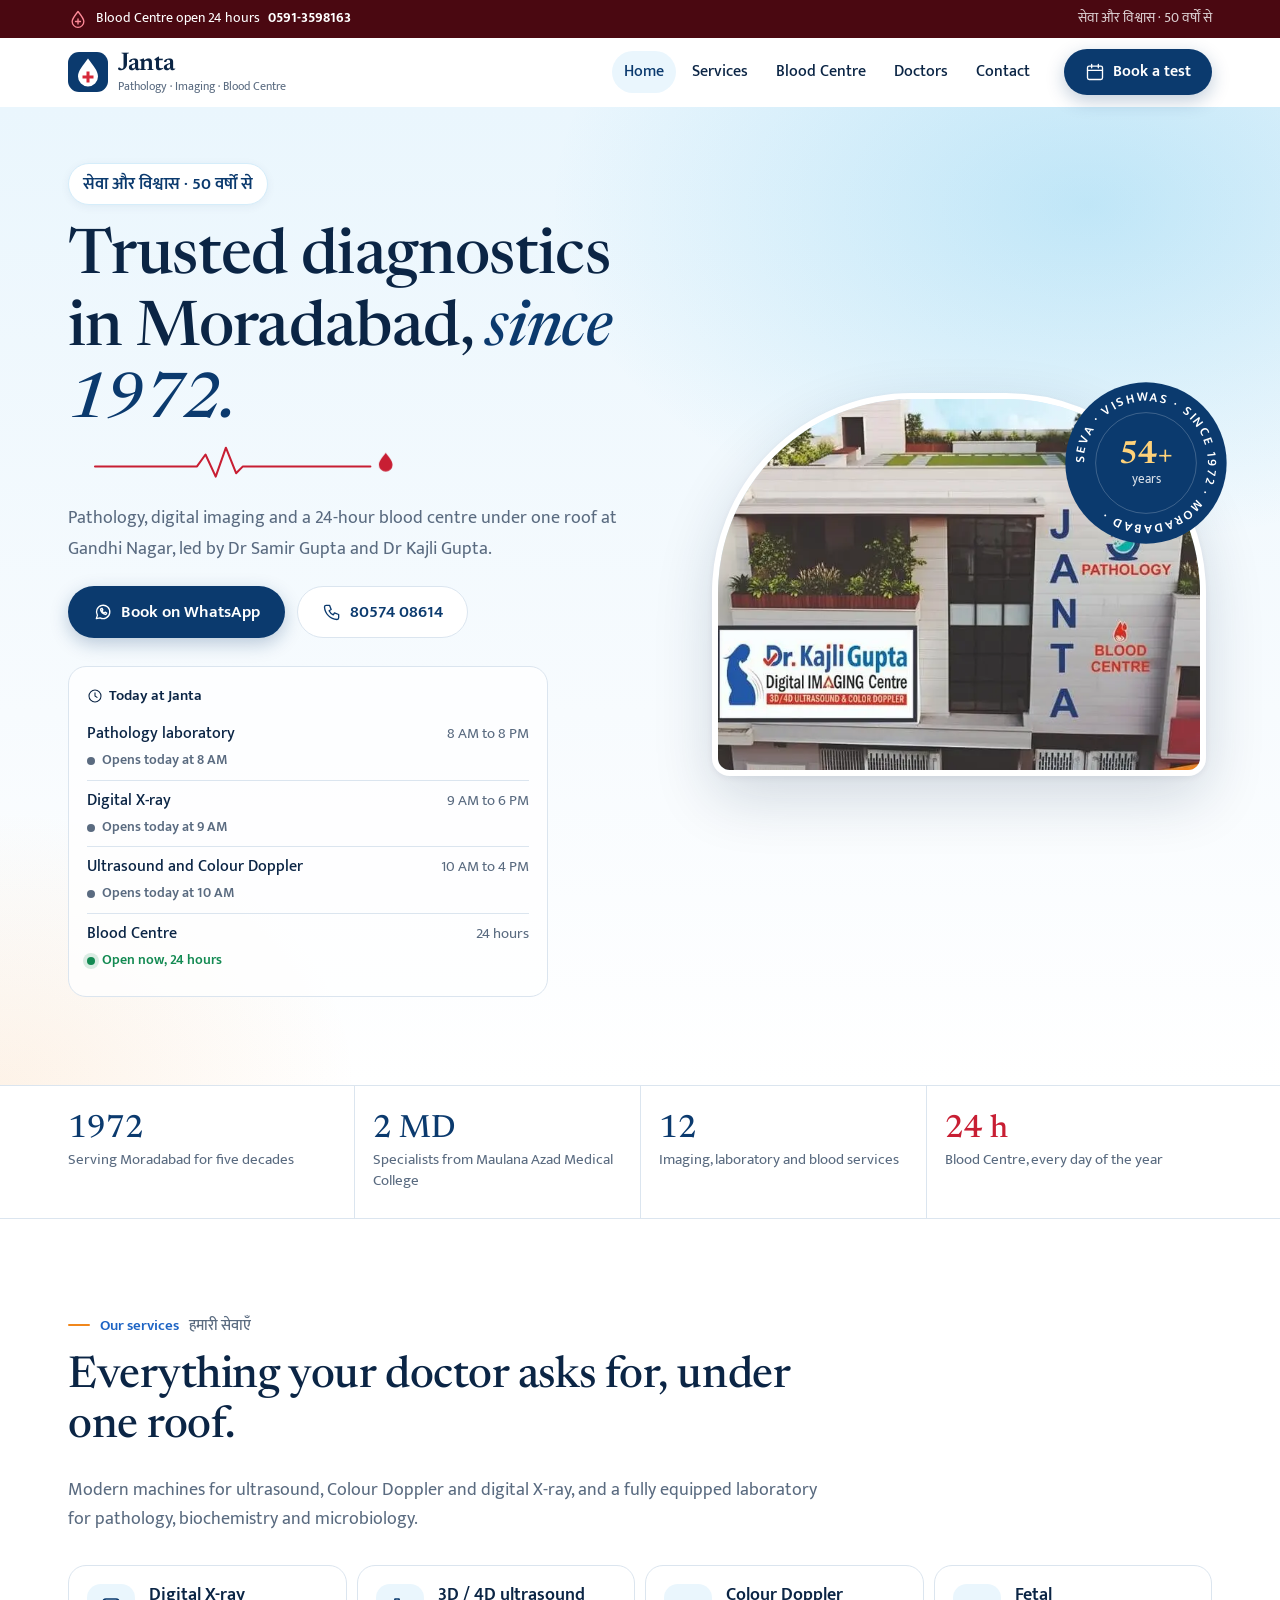
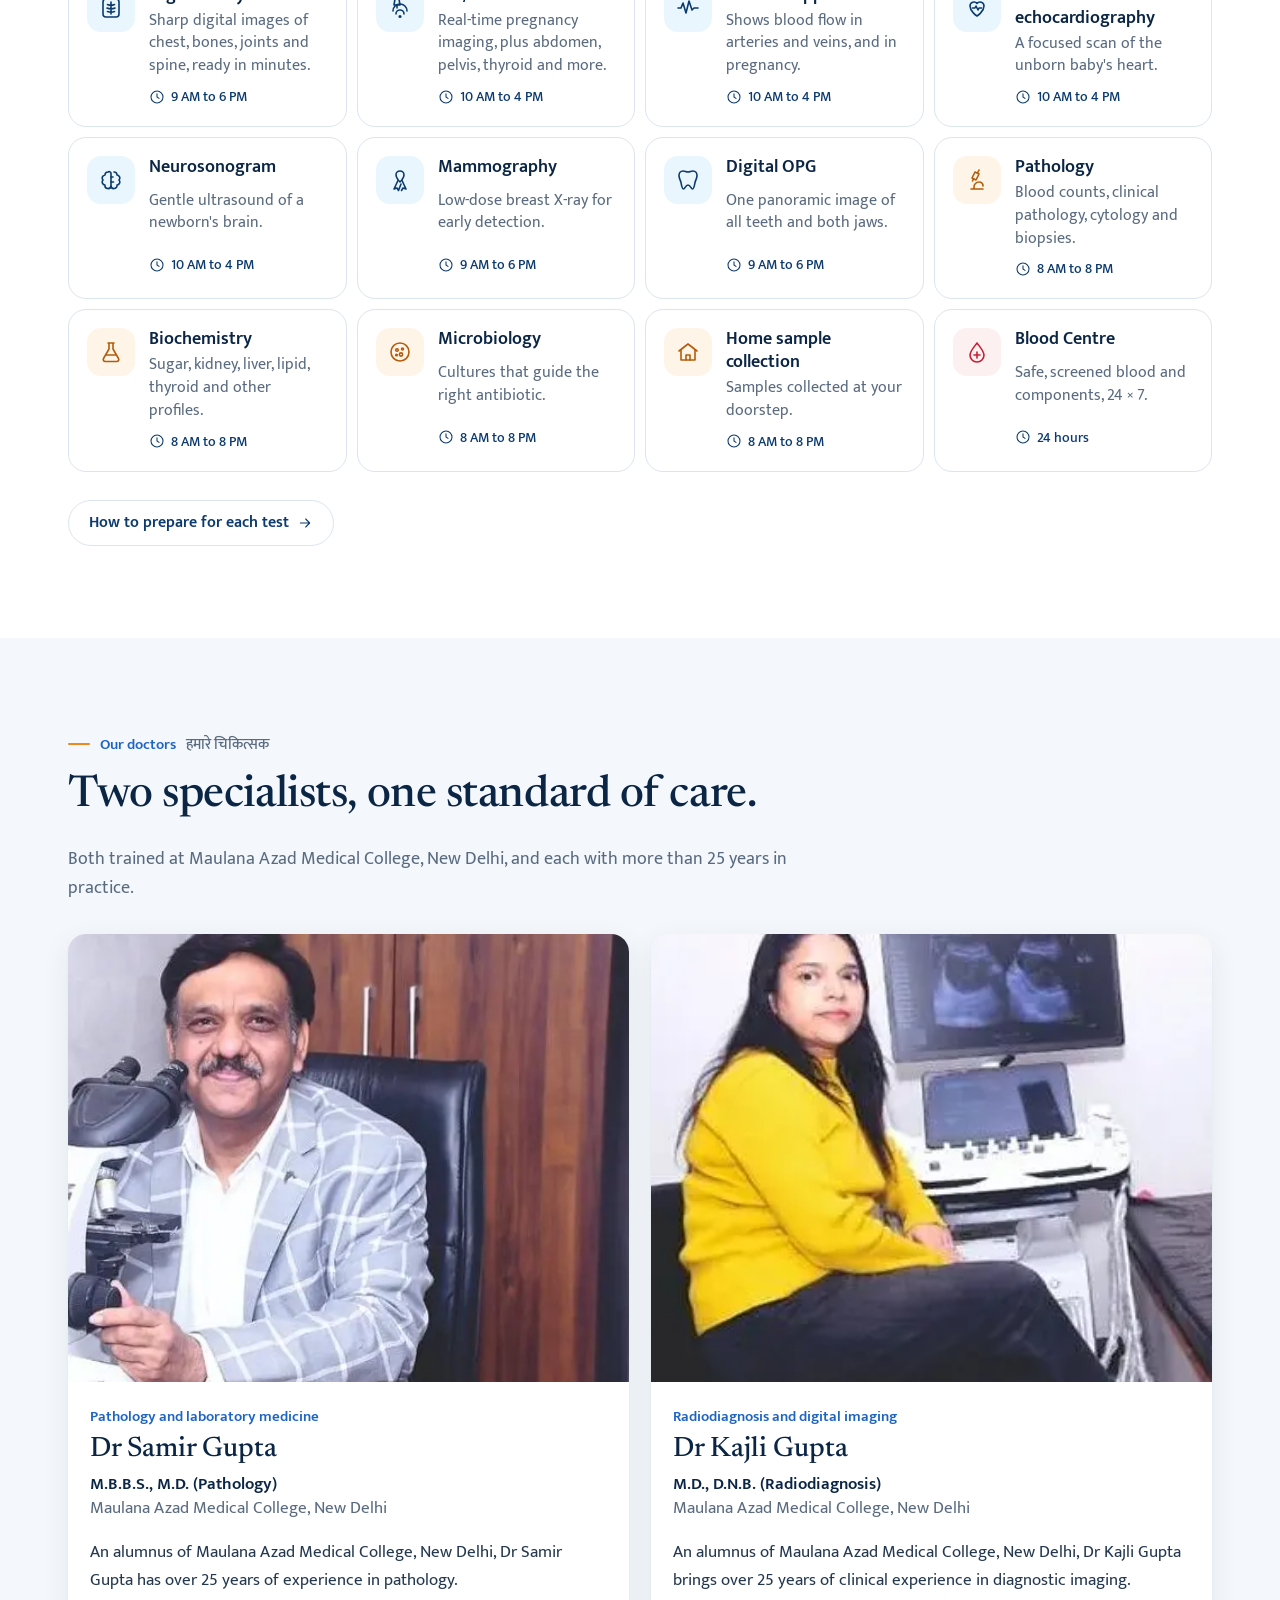
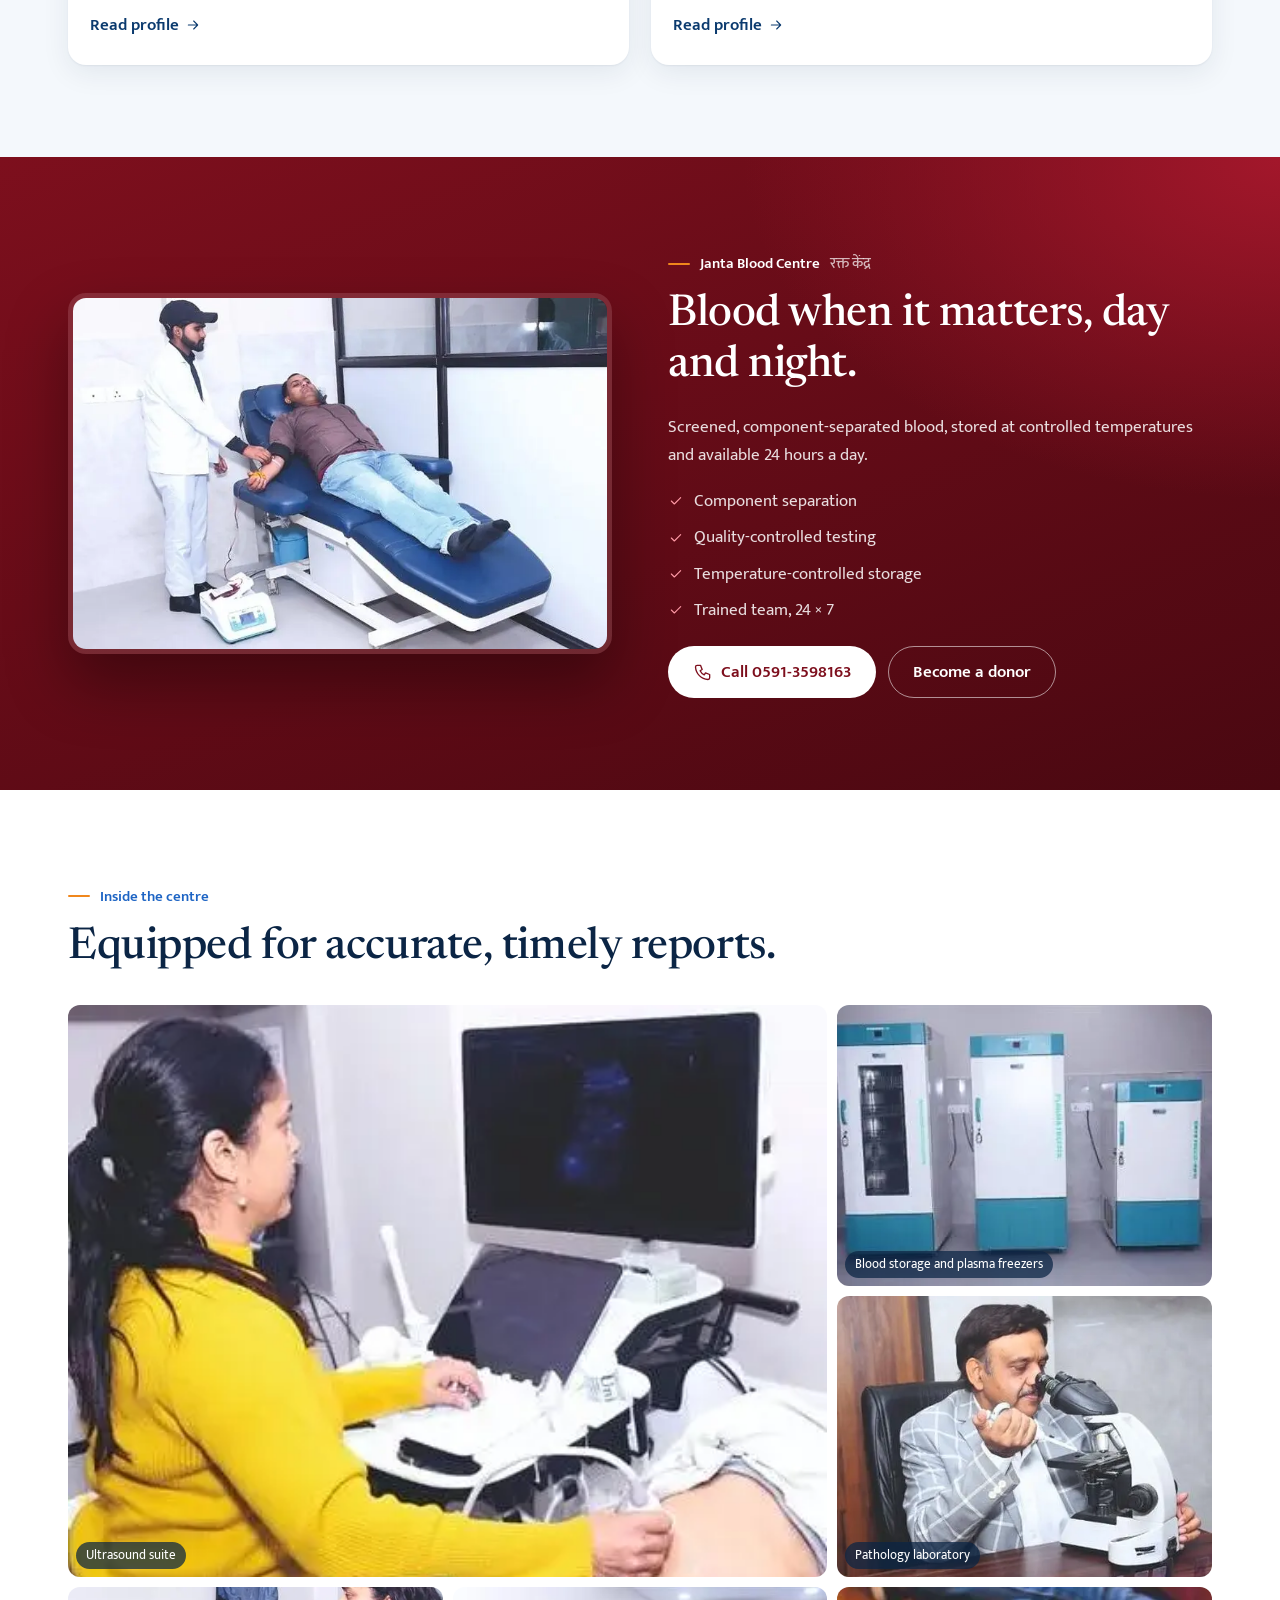
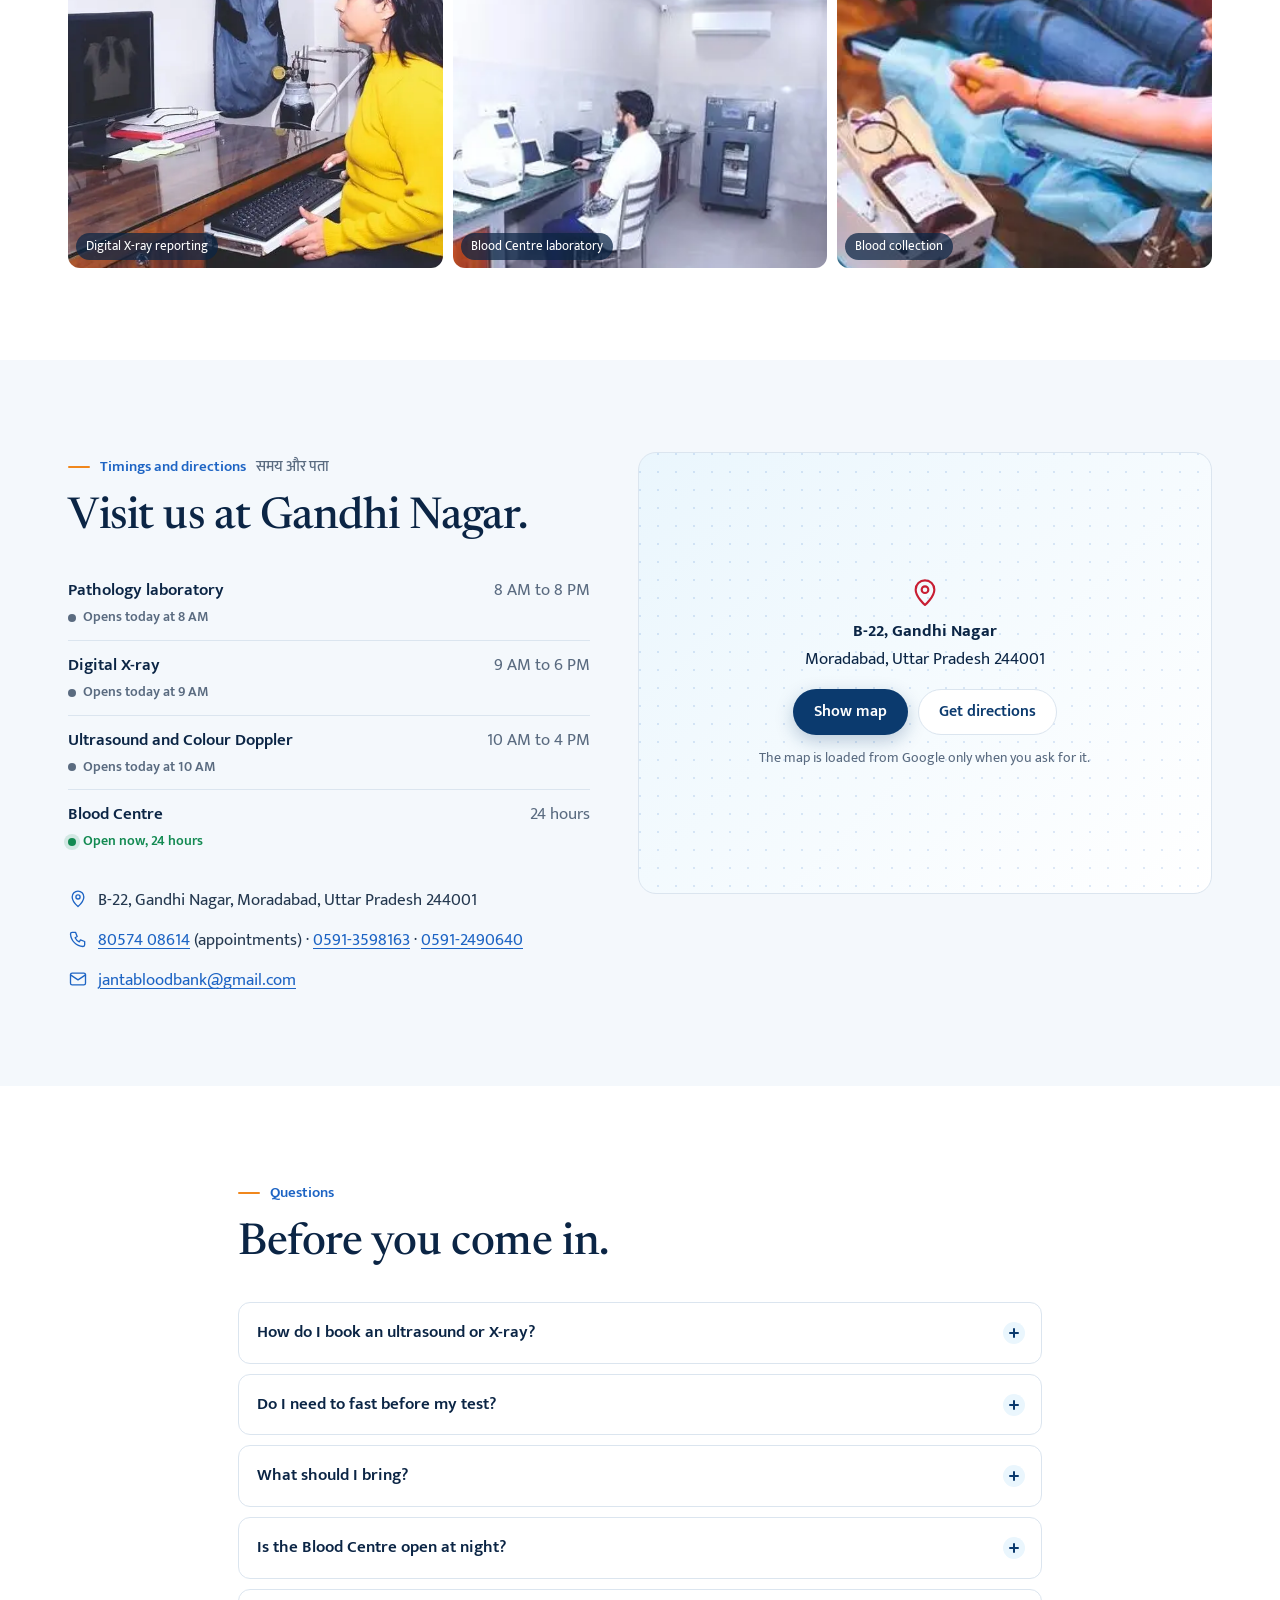
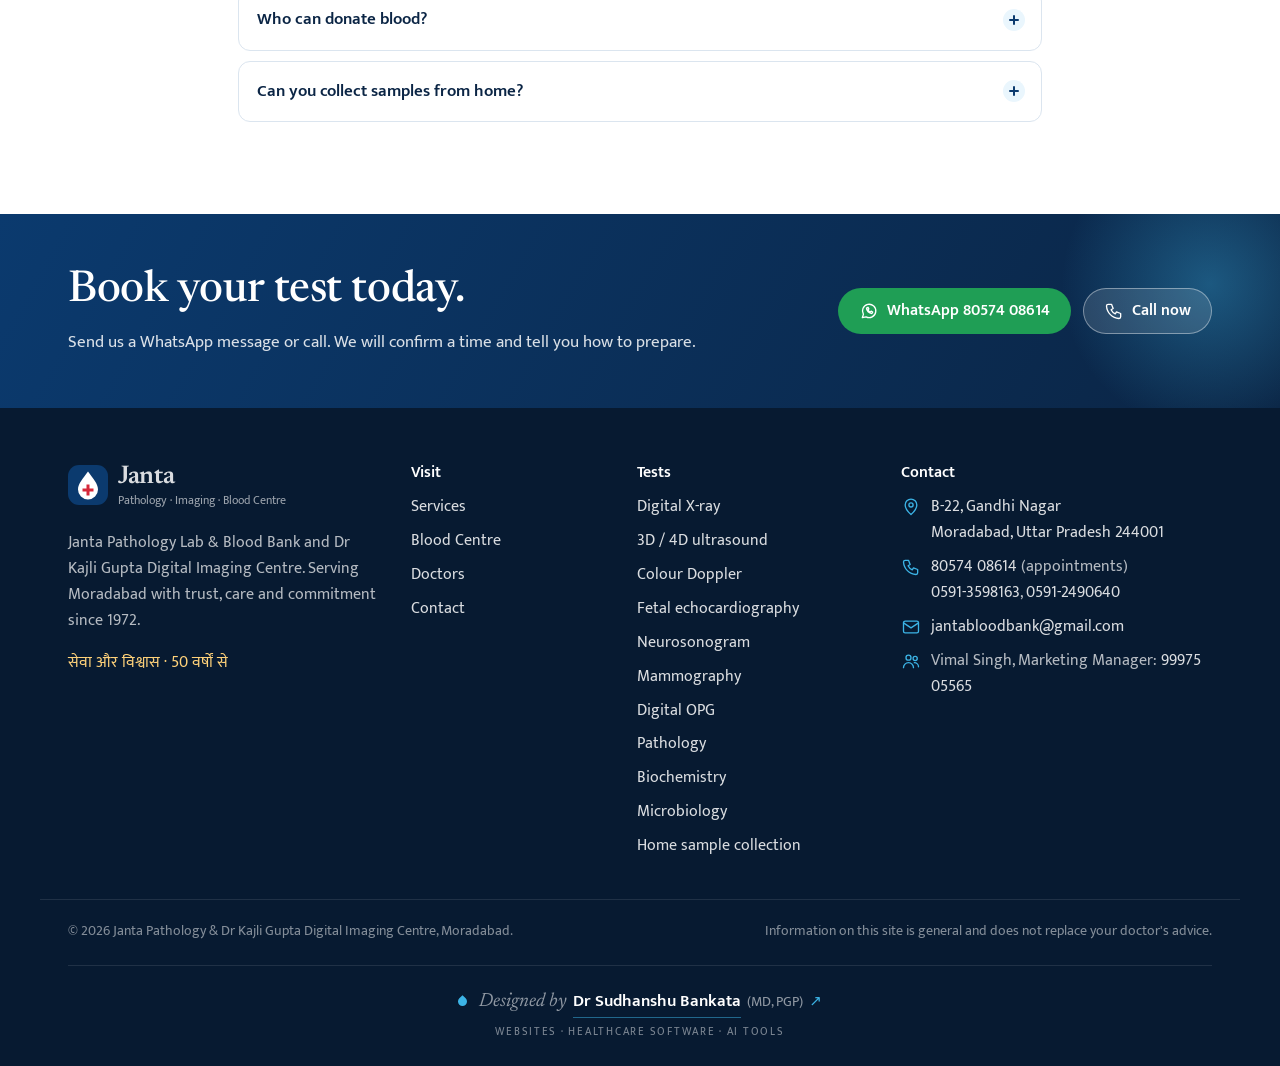
==== commit eafd6cb0: "Add Designed by Dr Sudhanshu Bankata footer credit linking to lexmedix.in/services Co-Authored-By: C" ====
--- a/index.html
+++ b/index.html
@@ -21,7 +21,7 @@
 <link rel="apple-touch-icon" href="assets/img/apple-touch-icon.png">
 <link rel="preconnect" href="https://fonts.googleapis.com"><link rel="preconnect" href="https://fonts.gstatic.com" crossorigin>
 <link rel="stylesheet" href="https://fonts.googleapis.com/css2?family=Mukta:wght@400;500;600;700&family=Newsreader:ital,opsz,wght@0,6..72,400..600;1,6..72,400..500&display=swap">
-<link rel="stylesheet" href="assets/css/site.css?v=4">
+<link rel="stylesheet" href="assets/css/site.css?v=5">
 <script type="application/ld+json">{"@context": "https://schema.org", "@graph": [{"@type": ["MedicalClinic", "DiagnosticLab"], "@id": "https://drbankata.github.io/jantabloodbank.github.io/#org", "name": "Janta Pathology Lab & Blood Bank and Dr Kajli Gupta Digital Imaging Centre", "alternateName": ["Janta Pathology", "Janta Blood Centre", "Janta Blood Bank", "Dr Kajli Gupta Digital Imaging Centre"], "url": "https://drbankata.github.io/jantabloodbank.github.io/", "logo": "https://drbankata.github.io/jantabloodbank.github.io/assets/img/icon-512.png", "image": "https://drbankata.github.io/jantabloodbank.github.io/assets/img/building.jpg", "foundingDate": "1972", "telephone": "+918057408614", "email": "jantabloodbank@gmail.com", "address": {"@type": "PostalAddress", "streetAddress": "B-22, Gandhi Nagar", "addressLocality": "Moradabad", "addressRegion": "Uttar Pradesh", "postalCode": "244001", "addressCountry": "IN"}, "geo": {"@type": "GeoCoordinates", "latitude": 28.82756, "longitude": 78.77344}, "hasMap": "https://www.google.com/maps/search/?api=1&query=28.82756%2C78.77344", "medicalSpecialty": ["Pathology", "Radiology"], "availableService": [{"@type": "MedicalTest", "name": "Digital X-ray"}, {"@type": "MedicalTest", "name": "3D / 4D ultrasound"}, {"@type": "MedicalTest", "name": "Colour Doppler"}, {"@type": "MedicalTest", "name": "Fetal echocardiography"}, {"@type": "MedicalTest", "name": "Neurosonogram"}, {"@type": "MedicalTest", "name": "Mammography"}, {"@type": "MedicalTest", "name": "Digital OPG"}, {"@type": "MedicalTest", "name": "Pathology"}, {"@type": "MedicalTest", "name": "Biochemistry"}, {"@type": "MedicalTest", "name": "Microbiology"}, {"@type": "MedicalTest", "name": "Home sample collection"}], "employee": [{"@type": "Physician", "name": "Dr Samir Gupta", "medicalSpecialty": "Pathology"}, {"@type": "Physician", "name": "Dr Kajli Gupta", "medicalSpecialty": "Radiology"}]}, {"@type": "FAQPage", "mainEntity": [{"@type": "Question", "name": "How do I book an ultrasound or X-ray?", "acceptedAnswer": {"@type": "Answer", "text": "Call or WhatsApp 80574 08614. We will give you a time and tell you about any preparation, such as a full bladder or fasting."}}, {"@type": "Question", "name": "Do I need to fast before my test?", "acceptedAnswer": {"@type": "Answer", "text": "Fasting blood sugar and lipid profile need 10 to 12 hours of fasting (water is allowed). An upper abdomen ultrasound needs about 6 hours. Most other tests need no fasting. The Services page lists preparation for each test."}}, {"@type": "Question", "name": "What should I bring?", "acceptedAnswer": {"@type": "Answer", "text": "Your doctor's prescription, any earlier reports or scans, and a list of the medicines you take."}}, {"@type": "Question", "name": "Is the Blood Centre open at night?", "acceptedAnswer": {"@type": "Answer", "text": "Yes. The Blood Centre works 24 hours a day. For an urgent requirement call 0591-3598163."}}, {"@type": "Question", "name": "Who can donate blood?", "acceptedAnswer": {"@type": "Answer", "text": "Healthy adults aged 18 to 65 who weigh at least 45 kg and have a haemoglobin of 12.5 g/dL or more. Men can donate every 3 months and women every 4 months."}}, {"@type": "Question", "name": "Can you collect samples from home?", "acceptedAnswer": {"@type": "Answer", "text": "Yes. Call or WhatsApp 80574 08614 to book a home collection visit."}}]}]}</script>
 </head>
 <body>
@@ -313,10 +313,11 @@
     <span>© <span data-year>2026</span> Janta Pathology &amp; Dr Kajli Gupta Digital Imaging Centre, Moradabad.</span>
     <span>Information on this site is general and does not replace your doctor's advice.</span>
   </div>
+  <div class="wrap"><div class="made-by"><a class="mb" href="https://lexmedix.in/services/" target="_blank" rel="noopener" aria-label="Designed by Dr Sudhanshu Bankata (MD, PGP). Website, software and AI services at Lexmedix. Opens in a new tab"><span class="mb-main"><span class="mb-pre">Designed by</span> <span class="mb-name">Dr Sudhanshu Bankata</span> <span class="mb-cred">(MD, PGP)</span><span class="mb-arrow" aria-hidden="true">&#8599;</span></span><span class="mb-sub" aria-hidden="true">Websites &middot; Healthcare software &middot; AI tools</span></a></div></div>
 </footer>
 <a class="float-wa" href="https://wa.me/918057408614?text=Hello%2C%20I%20would%20like%20to%20book%20a%20test%20at%20Janta." target="_blank" rel="noopener" aria-label="Chat on WhatsApp" data-float><svg class="ic" aria-hidden="true"><use href="#i-wa"/></svg></a>
 <button class="to-top" type="button" aria-label="Back to top" data-top><svg class="ic" aria-hidden="true"><use href="#i-up"/></svg></button>
 <script>window.JANTA={wa:"918057408614",timings:{"lab": ["08:00", "20:00"], "xray": ["09:00", "18:00"], "usg": ["10:00", "16:00"], "blood": [null, null]}};</script>
-<script src="assets/js/site.js?v=4" defer></script>
+<script src="assets/js/site.js?v=5" defer></script>
 </body>
 </html>
--- a/assets/css/site.css
+++ b/assets/css/site.css
@@ -187,7 +187,7 @@
 .sec-more { margin: 28px 0 0; }
 
 /* service cards */
-.svc-grid { display: grid; grid-template-columns: 1fr 1fr; gap: 10px; }
+.svc-grid { display: grid; grid-template-columns: repeat(2, minmax(0, 1fr)); gap: 10px; }
 .svc { position: relative; display: flex; flex-direction: column; gap: 4px; padding: 14px; border-radius: var(--radius);
   background: #fff; border: 1px solid var(--line); text-decoration: none; color: var(--text);
   transition: border-color .2s, box-shadow .2s, transform .2s; }
@@ -475,3 +475,23 @@
   .topbar, .site-header, .float-wa, .to-top, .cta-band, .map { display: none !important; }
 }
 .svc-detail[data-g="blood"] { grid-column: 1 / -1; }
+/* narrow-screen safety: one-column grids must shrink to the screen, not widen to the longest item (see Bankata AI CLAUDE.md rule 12) */
+.svc { min-width: 0; }
+.svc-name, .svc-short, .svc-time { overflow-wrap: anywhere; }
+
+/* ---------- Designer credit ("Designed by", footer) ---------- */
+.made-by { margin-top: 22px; padding-top: 20px; border-top: 1px solid var(--mb-line); display: flex; justify-content: center; text-align: center; min-width: 0; }
+.made-by .mb { display: inline-flex; flex-direction: column; align-items: center; gap: 6px; min-height: 44px; justify-content: center; max-width: 100%; color: var(--mb-text); text-decoration: none; overflow-wrap: anywhere; }
+.made-by .mb:hover { text-decoration: none; color: var(--mb-text); }
+.made-by .mb-main { display: inline-flex; flex-wrap: wrap; align-items: baseline; justify-content: center; gap: 0 .4em; min-width: 0; }
+.made-by .mb-pre { font-family: var(--mb-pre-font); font-style: var(--mb-pre-style, normal); font-size: var(--mb-pre-size, 1.1rem); color: var(--mb-muted); letter-spacing: var(--mb-pre-ls, 0); text-transform: var(--mb-pre-tt, none); }
+.made-by .mb-name { font-family: var(--mb-name-font); font-weight: var(--mb-name-weight, 600); font-size: var(--mb-name-size, 1.05rem); letter-spacing: var(--mb-name-ls, 0); text-transform: var(--mb-name-tt, none); color: var(--mb-name-color, var(--mb-text)); padding-bottom: 2px; border-bottom: 1px solid var(--mb-rest); background: linear-gradient(var(--mb-accent), var(--mb-accent)) 0 100% / 0 2px no-repeat; transition: background-size .35s ease; }
+.made-by .mb-cred { font-family: var(--mb-cred-font, var(--mb-name-font)); font-size: .86rem; color: var(--mb-muted); }
+.made-by .mb-arrow { font-family: system-ui, "Segoe UI Symbol", sans-serif; color: var(--mb-accent); display: inline-block; transition: transform .25s ease; font-size: .95em; }
+.made-by .mb-sub { font-family: var(--mb-sub-font); font-size: .68rem; letter-spacing: .16em; text-transform: uppercase; color: var(--mb-muted); opacity: .85; }
+.made-by .mb:hover .mb-name, .made-by .mb:focus-visible .mb-name { background-size: 100% 2px; }
+.made-by .mb:hover .mb-arrow, .made-by .mb:focus-visible .mb-arrow { transform: translate(3px, -3px); }
+.made-by .mb:focus-visible { outline: 2px solid var(--mb-accent); outline-offset: 4px; border-radius: 4px; }
+@media (prefers-reduced-motion: reduce) { .made-by .mb-name, .made-by .mb-arrow { transition: none; } }
+.made-by { --mb-line: rgba(255,255,255,.1); --mb-text: rgba(255,255,255,.9); --mb-muted: rgba(255,255,255,.55); --mb-accent: var(--sky); --mb-rest: rgba(60,180,230,.5); --mb-pre-font: var(--serif); --mb-pre-style: italic; --mb-pre-size: 1.2rem; --mb-name-font: var(--sans); --mb-name-weight: 600; --mb-name-color: #fff; --mb-sub-font: var(--sans); }
+.made-by .mb-main::before { content: ""; width: 9px; height: 9px; border-radius: 0 50% 50% 50%; transform: rotate(45deg); background: var(--sky); align-self: center; margin-right: .35em; }
